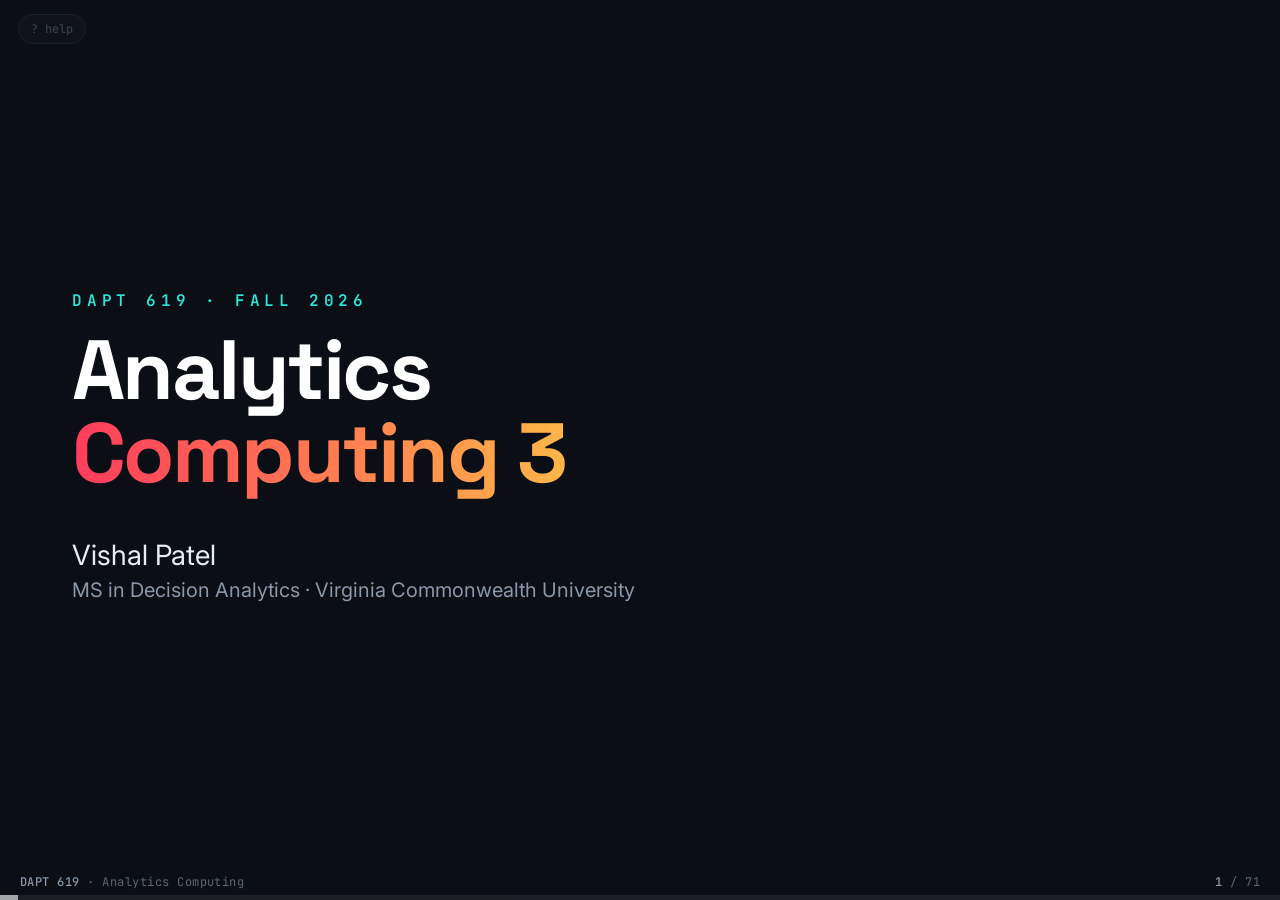
==== slides/html/part-1/index.html @ c3dbf23c "Add HTML version of the Part 1 lecture deck Hand-built single-page slideshow (slides/html/part-1) re" ====
<!doctype html>
<html lang="en">
<head>
<meta charset="utf-8">
<meta name="viewport" content="width=device-width, initial-scale=1">
<title>DAPT 619 · Analytics Computing · Part 1</title>
<link rel="preconnect" href="https://fonts.googleapis.com">
<link rel="preconnect" href="https://fonts.gstatic.com" crossorigin>
<link href="https://fonts.googleapis.com/css2?family=Inter:wght@400;500;600;700&family=JetBrains+Mono:wght@400;500;700&family=Space+Grotesk:wght@500;700&display=swap" rel="stylesheet">
<link rel="stylesheet" href="deck.css">
<style>
  body.blackout #stage { visibility: hidden; }
</style>
</head>
<body>
<div id="bg"></div>
<svg width="0" height="0" style="position:absolute">
  <defs>
    <marker id="arr" viewBox="0 0 10 10" refX="9" refY="5" markerWidth="7" markerHeight="7" orient="auto-start-reverse"><path d="M0 0L10 5L0 10z" fill="context-stroke"/></marker>
    <marker id="arr-m" viewBox="0 0 10 10" refX="9" refY="5" markerWidth="7" markerHeight="7" orient="auto-start-reverse"><path d="M0 0L10 5L0 10z" fill="#8b97ab"/></marker>
    <marker id="arr-c" viewBox="0 0 10 10" refX="9" refY="5" markerWidth="7" markerHeight="7" orient="auto-start-reverse"><path d="M0 0L10 5L0 10z" fill="#2ee6d6"/></marker>
    <marker id="arr-r" viewBox="0 0 10 10" refX="9" refY="5" markerWidth="7" markerHeight="7" orient="auto-start-reverse"><path d="M0 0L10 5L0 10z" fill="#ff3b5c"/></marker>
    <marker id="arr-a" viewBox="0 0 10 10" refX="9" refY="5" markerWidth="7" markerHeight="7" orient="auto-start-reverse"><path d="M0 0L10 5L0 10z" fill="#ffb648"/></marker>
    <marker id="arr-g" viewBox="0 0 10 10" refX="9" refY="5" markerWidth="7" markerHeight="7" orient="auto-start-reverse"><path d="M0 0L10 5L0 10z" fill="#4ade80"/></marker>
    <symbol id="i-term" viewBox="0 0 24 24"><path d="M4 17l6-5-6-5"/><path d="M12 19h8"/></symbol>
    <symbol id="i-git" viewBox="0 0 24 24"><circle cx="6" cy="4" r="2.5"/><circle cx="18" cy="8" r="2.5"/><circle cx="6" cy="20" r="2.5"/><path d="M6 6.5v11M18 10.5a6 6 0 0 1-6 6h-2"/></symbol>
    <symbol id="i-box" viewBox="0 0 24 24"><path d="M21 8l-9-5-9 5v8l9 5 9-5z"/><path d="M3 8l9 5 9-5M12 13v9"/></symbol>
    <symbol id="i-flask" viewBox="0 0 24 24"><path d="M9 3v6L4 19a2 2 0 0 0 2 3h12a2 2 0 0 0 2-3L15 9V3"/><path d="M8 3h8M7 15h10"/></symbol>
    <symbol id="i-tree" viewBox="0 0 24 24"><path d="M3 5h6l2 2h10v12H3z"/><path d="M7 13h4M7 16h8"/></symbol>
    <symbol id="i-quiz" viewBox="0 0 24 24"><circle cx="12" cy="12" r="10"/><path d="M9.5 9a2.5 2.5 0 1 1 3.5 2.3c-.7.4-1 1-1 1.7"/><path d="M12 17h.01"/></symbol>
    <symbol id="i-doc" viewBox="0 0 24 24"><path d="M14 3H6a2 2 0 0 0-2 2v14a2 2 0 0 0 2 2h12a2 2 0 0 0 2-2V9z"/><path d="M14 3v6h6"/><path d="M8 13h8M8 17h8"/></symbol>
    <symbol id="i-user" viewBox="0 0 24 24"><circle cx="12" cy="8" r="4"/><path d="M4 21a8 8 0 0 1 16 0"/></symbol>
    <symbol id="i-play" viewBox="0 0 24 24"><circle cx="12" cy="12" r="10"/><path d="M10 8l6 4-6 4z"/></symbol>
    <symbol id="i-link" viewBox="0 0 24 24"><path d="M10 13a5 5 0 0 0 7 0l3-3a5 5 0 0 0-7-7l-1 1"/><path d="M14 11a5 5 0 0 0-7 0l-3 3a5 5 0 0 0 7 7l1-1"/></symbol>
    <symbol id="i-swords" viewBox="0 0 100 100"><g stroke-width="5" stroke-linecap="round" stroke-linejoin="round">
      <path d="M32 68 L84 16 L90 10 L84 22 Z" fill="currentColor" stroke-width="2"/><line x1="32" y1="68" x2="84" y2="16" stroke-width="7"/>
      <line x1="22" y1="60" x2="40" y2="78"/><line x1="31" y1="69" x2="16" y2="84"/><circle cx="14" cy="86" r="4.5" fill="currentColor"/>
      <path d="M68 68 L16 16 L10 10 L16 22 Z" fill="currentColor" stroke-width="2"/><line x1="68" y1="68" x2="16" y2="16" stroke-width="7"/>
      <line x1="78" y1="60" x2="60" y2="78"/><line x1="69" y1="69" x2="84" y2="84"/><circle cx="86" cy="86" r="4.5" fill="currentColor"/>
    </g></symbol>
  </defs>
</svg>

<div id="stage"><div id="deck">

<!-- ═══════════════════════════ 1 · Title ═══════════════════════════ -->
<section class="slide title-slide" data-title="DAPT 619 · Analytics Computing">
  <div class="course">DAPT 619 · Fall 2026</div>
  <h1>Analytics<br><span class="grad">Computing 3</span></h1>
  <div class="who">Vishal Patel</div>
  <div class="when">MS in Decision Analytics · Virginia Commonwealth University</div>
</section>

<!-- ═══════════════════════════ 2 · Tool orbit ═══════════════════════════ -->
<section class="slide" data-title="The Python ecosystem" style="justify-content:center">
  <div class="orbit">
    <svg class="ring-svg" viewBox="0 0 540 540"><circle data-f="1" class="fx-draw spin-slow" cx="270" cy="270" r="240" fill="none" stroke="var(--amber)" stroke-width="2" stroke-dasharray="14 10" opacity=".8"/></svg>
    <a class="center" href="https://www.python.org/about/" target="_blank"><img src="assets/python.png" alt="Python"></a>
    <div class="sat" style="left:195px;top:-5px"   data-f="1"><img src="assets/terminal.png" alt="Terminal" style="max-height:72px"></div>
    <div class="sat" style="left:-13px;top:355px"   data-f="1"><span class="pad"><img src="assets/git.png" alt="Git"></span></div>
    <div class="sat" style="left:41px;top:51px"   data-f="1"><span class="pad"><img src="assets/venv.png" alt="venv" style="max-height:48px"></span></div>
    <div class="sat" style="left:431px;top:193px" data-f="1"><span class="pad"><img src="assets/unittest.png" alt="unittest" style="max-height:64px"></span></div>
    <div class="sat" style="left:403px;top:355px" data-f="1"><span class="pad"><img src="assets/cookiecutter.jpg" alt="Cookiecutter" style="max-height:44px"></span></div>
    <div class="sat" style="left:-41px;top:193px" data-f="1"><span class="pad"><img src="assets/gradio.png" alt="Gradio" style="max-height:50px"></span></div>
    <div class="sat" style="left:113px;top:460px" data-f="1"><span class="pad"><img src="assets/mlflow.png" alt="MLflow" style="max-height:50px"></span></div>
    <div class="sat" style="left:277px;top:460px" data-f="1"><span class="pad"><img src="assets/fastapi.png" alt="FastAPI" style="max-height:50px"></span></div>
    <div class="sat" style="left:349px;top:51px"  data-f="1"><img src="assets/cursor.png" alt="Cursor" style="max-height:52px;border-radius:8px"></div>
  </div>
</section>

<!-- ═══════════════════════════ 3 · Why ecosystem tools ═══════════════════════════ -->
<section class="slide" data-title="Beyond Python: Why Ecosystem Tools Matter">
  <h1 class="title">Beyond Python: Why Ecosystem Tools Matter</h1>
  <div class="grid-3 fill eq" style="align-content:center;gap:22px 34px">
    <div class="col center" data-f="1"><div class="card glow-cyan"><div class="num" style="margin:-44px auto 10px">1</div><h3>Team Collaboration &amp; Version Control</h3></div><p class="amber" style="margin:4px 0 0">Coding is a team sport.</p></div>
    <div class="col center" data-f="2"><div class="card glow-cyan"><div class="num" style="margin:-44px auto 10px">2</div><h3>Structured Projects &amp; Environments</h3></div><p class="amber" style="margin:4px 0 0">Avoid “works on my machine” problems.</p></div>
    <div class="col center" data-f="3"><div class="card glow-cyan"><div class="num" style="margin:-44px auto 10px">3</div><h3>Quality Assurance &amp; Testing</h3></div><p class="amber" style="margin:4px 0 0">Test early, fail less.</p></div>
    <div class="col center" data-f="4"><div class="card glow-cyan"><div class="num" style="margin:-44px auto 10px">4</div><h3>Deployment &amp; Accessibility</h3></div><p class="amber" style="margin:4px 0 0">Share your code as apps or services.</p></div>
    <div class="col center" data-f="5"><div class="card glow-cyan"><div class="num" style="margin:-44px auto 10px">5</div><h3>Reproducibility &amp; Automation</h3></div><p class="amber" style="margin:4px 0 0">Make your work traceable and scalable.</p></div>
    <div class="col center" data-f="6"><div class="card glow-cyan"><div class="num" style="margin:-44px auto 10px">6</div><h3>AI-Era Skillset</h3></div><p class="amber" style="margin:4px 0 0">Knowing <i>how to code</i> is less important now than <i>how to work with</i> code.</p></div>
  </div>
</section>

<!-- ═══════════════════════════ 4 · Section: CLI ═══════════════════════════ -->
<section class="slide section" data-section="CLI" data-title="Command Line Interface (CLI)">
  <div class="kicker">Section 01</div>
  <h1>Command Line <span>Interface</span> (CLI)</h1>
  <svg class="big-ico ico"><use href="#i-term"/></svg>
  <div class="secnum">01</div>
</section>

<!-- ═══════════════════════════ 5 · Timeline ═══════════════════════════ -->
<section class="slide" data-section="CLI" data-title="From consoles to GUIs" style="justify-content:center">
  <div class="row" style="align-items:flex-start;gap:30px;justify-content:center">
    <div class="col center" style="width:250px;gap:10px"><img class="shot" src="assets/ibm701.jpg" style="height:270px;width:100%;object-fit:cover" alt="IBM 701 operator console"><div class="muted" style="font-size:16px">Operator’s Console<br>(for an IBM 701)</div><div class="amber mono" style="font-size:20px">1950s</div></div>
    <div class="col center" style="width:250px;gap:10px" data-f="1"><img class="shot" src="assets/ibm5150.png" style="height:270px;width:100%;object-fit:cover" alt="IBM 5150"><div class="muted" style="font-size:16px">The First IBM PC<br>(IBM 5150)</div><div class="amber mono" style="font-size:20px">1981</div></div>
    <div class="col center" style="width:250px;gap:10px" data-f="2"><img class="shot" src="assets/lisa.jpg" style="height:270px;width:100%;object-fit:cover" alt="Apple Lisa"><div class="muted" style="font-size:16px">The First Commercial PC with GUI (Lisa by Apple)</div><div class="amber mono" style="font-size:20px">1983</div></div>
    <div class="col center" style="width:250px;gap:10px" data-f="3"><img class="shot" src="assets/win1.jpg" style="height:270px;width:100%;object-fit:cover" alt="Windows 1.0 brochure"><div class="muted" style="font-size:16px">Microsoft<br>Windows 1.0</div><div class="amber mono" style="font-size:20px">1985</div></div>
  </div>
  <div class="foot" data-f="2"><a href="https://youtu.be/ErwS24cBZPc" target="_blank"><svg class="ico" style="vertical-align:-2px"><use href="#i-play"/></svg> 1984 Super Bowl Apple Macintosh Ad</a></div>
</section>

<!-- ═══════════════════════════ 6 · GUI vs CLI ═══════════════════════════ -->
<section class="slide" data-section="CLI" data-title="GUI vs CLI" style="justify-content:center;gap:44px">
  <div class="row" style="gap:40px">
    <div class="col center fx-left" style="width:150px;font-family:var(--font-head);font-weight:700;font-size:24px;color:var(--cyan)" data-f="8">Point &amp;<br>Click</div>
    <div class="card glow-cyan" style="width:150px;text-align:center;font:700 34px var(--font-head);color:var(--cyan);clip-path:polygon(0 0,80% 0,100% 50%,80% 100%,0 100%);padding-right:40px">GUI</div>
    <ol class="list sm" style="flex:1">
      <li data-f="1">A software mechanism used to interact with your operating system using a <span class="cyan">mouse</span>.</li>
      <li data-f="2">You can use a GUI to visually <span class="cyan">navigate and click</span> on icons and images to make things work.</li>
      <li data-f="3">However, a GUI is <span class="cyan">inefficient</span> for system administration tasks, especially if the environment is virtual or remote.</li>
    </ol>
  </div>
  <div class="row" style="gap:40px">
    <div class="col center fx-left" style="width:150px;font-family:var(--font-head);font-weight:700;font-size:24px;color:var(--red)" data-f="8">Type &amp;<br>Enter</div>
    <div class="card glow-red" data-f="4" style="width:150px;text-align:center;font:700 34px var(--font-head);color:var(--red);clip-path:polygon(0 0,80% 0,100% 50%,80% 100%,0 100%);padding-right:40px">CLI</div>
    <ol class="list sm" style="flex:1">
      <li data-f="5">A software mechanism you use to interact with your operating system using your <span class="red">keyboard</span>.</li>
      <li data-f="6">You can <span class="red">enter text</span> commands to configure, navigate, or run programs on any server or computer system.</li>
      <li data-f="7">All operating systems—including Linux, macOS, and Windows—provide a CLI for <span class="red">faster</span> system interaction.</li>
    </ol>
  </div>
  <div class="foot" data-f="7">Source: <a href="https://aws.amazon.com/what-is/cli/" target="_blank">What is CLI? (aws.amazon.com)</a></div>
</section>

<!-- ═══════════════════════════ 7 · Why command line ═══════════════════════════ -->
<section class="slide" data-section="CLI" data-title="Why Command Line?">
  <h1 class="title">Why Command Line?</h1>
  <div class="fill" style="padding-left:120px">
    <ol class="list">
      <li data-f="1">It makes you more <strong>flexible</strong>, <strong>faster</strong> and more <strong>efficient</strong>.</li>
      <li data-f="2">It’s less resource intensive. It’s <strong>scalable</strong>.</li>
      <li data-f="3">The command line is <strong>ubiquitous</strong>.</li>
      <li data-f="4">The skills are <strong>highly valued</strong>.</li>
      <li data-f="5">It makes you look like a <strong>cool hacker</strong> 😎</li>
      <li data-f="6">It’s <strong>easier</strong> than you might think!</li>
    </ol>
  </div>
</section>

<!-- ═══════════════════════════ 8 · Terminals ═══════════════════════════ -->
<section class="slide" data-section="CLI" data-title="Terminal, Command Prompt, PowerShell, WSL, Git Bash" style="justify-content:center">
  <div class="row" style="justify-content:center;align-items:flex-start;gap:24px">
    <div class="col" style="gap:20px">
      <img src="assets/kondo-joy.jpg" class="shot" style="width:260px" alt="This one sparks joy" data-f="1">
      <img src="assets/kondo-nojoy.jpg" class="shot" style="width:260px" alt="This one does not spark joy" data-f="2">
    </div>
    <div class="col" style="gap:20px">
      <div class="card center ring" style="width:270px;height:260px;display:grid;place-items:center;gap:6px" data-f="1">
        <img src="assets/macos.png" style="height:130px" alt="macOS"><div style="font-size:24px;font-weight:600">Terminal</div>
        <div data-f="6" class="fx-none" style="position:absolute;inset:-4px;border:3px solid var(--amber);border-radius:18px;box-shadow:0 0 24px rgba(255,182,72,.4)"></div>
      </div>
      <div class="card center" style="width:270px;height:260px;display:grid;place-items:center;gap:6px" data-f="2">
        <img src="assets/windows.png" style="height:70px;padding:0 10px;background:#fff;border-radius:8px" alt="Windows"><div style="font-size:24px;font-weight:600">Command Prompt</div>
      </div>
    </div>
    <div class="col" style="gap:18px;width:300px;padding-top:0">
      <div class="center cyan" style="font:700 24px var(--font-head);height:120px;display:grid;place-items:center" data-f="6">Unix-based! <span style="display:block;font:14px var(--font-mono);color:var(--muted);margin-top:4px">(Terminal · Git Bash)</span></div>
      <div class="col" style="gap:14px;align-items:center;margin-top:16px">
        <img class="logo fx-left" src="assets/powershell.png" style="width:220px;background:#fff;padding:6px 12px" alt="PowerShell" data-f="3">
        <img class="logo fx-left" src="assets/wsl.png" style="width:220px" alt="WSL" data-f="4">
        <div class="ring" data-f="5"><img src="assets/gitbash.jpg" class="logo" style="width:220px;display:block" alt="Git Bash">
          <div data-f="6" class="fx-none" style="position:absolute;inset:-6px;border:3px solid var(--amber);border-radius:14px;box-shadow:0 0 24px rgba(255,182,72,.4)"></div></div>
      </div>
    </div>
  </div>
</section>

<!-- ═══════════════════════════ 9 · Shell ═══════════════════════════ -->
<section class="slide" data-section="CLI" data-title="What is a shell?" style="justify-content:center;gap:26px">
  <div class="row" style="gap:50px">
    <img src="assets/gitbash.jpg" class="logo" style="width:300px" alt="Git Bash">
    <div class="lead" style="flex:1;max-width:560px">A software designed to execute on a Unix style command-line environment.</div>
  </div>
  <div class="row" style="gap:50px;align-items:center">
    <img src="assets/bash.png" class="logo" style="width:300px;background:#fff;padding:6px" alt="Bash" data-f="1">
    <div class="row" style="gap:20px;margin-left:auto;margin-right:40px" data-f="2">
      <img src="assets/bourne.jpg" class="shot" style="height:200px" alt="Steve Bourne">
      <div class="muted" style="font-size:15px;width:190px">Steve Bourne, creator of the Bourne shell (<code>sh</code>) in 1976 at Bell Labs.</div>
    </div>
  </div>
  <div class="card lead center" data-f="3" style="font-size:24px"><strong>Shell:</strong> A <span class="cyan">terminal</span> application used to interact with an OS through written commands.</div>
</section>

<!-- ═══════════════════════════ 10 · Anatomy of a command line ═══════════════════════════ -->
<section class="slide" data-section="CLI" data-title="Anatomy of a Command Line">
  <h1 class="title">Anatomy of a Command Line</h1>
  <div class="fill" style="align-items:center">
    <div class="term" style="width:1136px">
      <div class="bar"><i></i><i></i><i></i><span>bash</span></div>
      <div class="body" style="font-size:31px;line-height:1;padding:80px 40px 100px;position:relative;white-space:nowrap;text-align:center">
        <span class="ring" style="display:inline-block;padding:10px 14px;border-radius:12px;color:var(--violet)">
          <span style="color:var(--cyan)">⌘</span> vishal@derive <span style="color:var(--muted)">~/code</span> <span class="amber">&gt;</span>
          <span data-f="1" class="fx-none" style="position:absolute;inset:0;border:3px solid var(--cyan);border-radius:12px;box-shadow:0 0 20px rgba(46,230,214,.35)"></span>
          <span class="lbl cyan" data-f="1" style="left:0;right:0;top:100%;font:600 22px var(--font-head);padding-top:36px"><i style="position:absolute;left:50%;top:6px;width:2px;height:26px;background:var(--cyan)"></i>Prompt</span>
        </span>
        <span class="ring" style="display:inline-block;padding:10px 14px;border-radius:12px;color:var(--amber);margin-left:14px">ls
          <span data-f="2" class="fx-none" style="position:absolute;inset:0;border:3px solid var(--amber);border-radius:12px;box-shadow:0 0 20px rgba(255,182,72,.35)"></span>
          <span class="lbl amber" data-f="2" style="left:0;right:0;top:100%;font:600 22px var(--font-head);padding-top:36px"><i style="position:absolute;left:50%;top:6px;width:2px;height:26px;background:var(--amber)"></i>Command</span>
        </span>
        <span class="ring" style="display:inline-block;padding:10px 14px;border-radius:12px;color:#ff8a5b;margin-left:6px">-l
          <span data-f="3" class="fx-none" style="position:absolute;inset:0;border:3px solid #ff8a5b;border-radius:12px;box-shadow:0 0 20px rgba(255,138,91,.35)"></span>
          <span class="lbl" data-f="3" style="left:0;right:0;bottom:100%;font:600 22px var(--font-head);color:#ff8a5b;padding-bottom:36px"><i style="position:absolute;left:50%;bottom:6px;width:2px;height:26px;background:#ff8a5b"></i>Option</span>
        </span>
        <span class="ring" style="display:inline-block;padding:10px 14px;border-radius:12px;color:var(--green);margin-left:6px">*.txt
          <span data-f="4" class="fx-none" style="position:absolute;inset:0;border:3px solid var(--green);border-radius:12px;box-shadow:0 0 20px rgba(74,222,128,.35)"></span>
          <span class="lbl green" data-f="4" style="left:0;right:0;top:100%;font:600 22px var(--font-head);padding-top:36px"><i style="position:absolute;left:50%;top:6px;width:2px;height:26px;background:var(--green)"></i>Argument</span>
        </span>
        <span class="ring" style="display:inline-block;margin-left:4px"><span class="cursor-line" style="width:18px;height:40px"></span>
          <span class="lbl" data-f="5" style="left:-40px;right:-40px;bottom:100%;font:600 22px var(--font-head);color:#fff;padding-bottom:36px;margin-bottom:10px"><i style="position:absolute;left:50%;bottom:6px;width:2px;height:26px;background:#fff"></i>Cursor</span>
        </span>
      </div>
    </div>
  </div>
</section>

<!-- ═══════════════════════════ 11 · Quiz divider: CLI ═══════════════════════════ -->
<section class="slide section quiz" data-section="CLI · Quick check" data-title="Quick check: CLI">
  <div class="kicker">Quick check</div>
  <h1>Command Line <span>Interface</span> (CLI)</h1>
  <svg class="big-ico ico"><use href="#i-quiz"/></svg>
</section>

<!-- ═══════════════════════════ 12–20 · CLI quiz ═══════════════════════════ -->
<section class="slide q" data-section="CLI · Quick check" data-title="What does pwd print?">
  <div class="fill"><p><span class="chip amber qn">Q1</span> What does <code>pwd</code> print?</p>
    <ol class="list abc"><li>Your username</li><li data-fa="1">Your current working directory</li><li>The last command you ran</li><li>The parent directory</li></ol></div>
</section>
<section class="slide q" data-section="CLI · Quick check" data-title="Fill in the blank: cd ___">
  <div class="fill"><p><span class="chip amber qn">Q2</span> Fill in the blank:</p><p><code>cd ___</code> moves you one directory up from where you are.</p><div class="answer" data-f="1"><span class="chip green">Answer</span><span><code>cd ..</code> &nbsp;(<code>..</code> is the parent directory; <code>.</code> is the current one)</span></div></div>
</section>
<section class="slide q" data-section="CLI · Quick check" data-title="What will pwd output?">
  <div class="fill"><p><span class="chip amber qn">Q3</span> You run:</p>
<pre><span class="p">$</span> cd /Users/vishal/projects
<span class="p">$</span> pwd</pre>
    <p>What will <code>pwd</code> output?</p>
    <ol class="list abc mono"><li>projects</li><li>/Users/projects</li><li>/Users</li><li data-fa="1">/Users/vishal/projects</li></ol></div>
</section>
<section class="slide q" data-section="CLI · Quick check" data-title="True or False: cd with no arguments">
  <div class="fill"><p><span class="chip amber qn">Q4</span> <strong>True or False:</strong> <code>cd</code> with no arguments takes you to your home directory.</p><div class="answer" data-f="1"><span class="chip green">Answer</span><span><strong>True.</strong> Same as <code>cd ~</code> or <code>cd $HOME</code>.</span></div></div>
</section>
<section class="slide q" data-section="CLI · Quick check" data-title="Folder with a space in its name">
  <div class="fill"><p><span class="chip amber qn">Q5</span> You want to go into a folder named <code>Project Files</code> inside your home directory. Which one works?</p>
    <ol class="list abc mono"><li>cd ~/Project Files</li><li>cd ~/"Project Files"</li><li>cd ~/'Project Files'</li><li data-fa="1">B or C</li></ol><div class="answer" data-f="1"><span class="chip green">Answer</span><span>Quote the name (or escape the space: <code>cd ~/Project\ Files</code>). Unquoted, the shell sees two arguments.</span></div></div>
</section>
<section class="slide q" data-section="CLI · Quick check" data-title="Navigate the directory tree">
  <div class="fill"><p><span class="chip amber qn">Q6</span> Given this directory tree:</p>
<pre>/home/student
├─ notes
│  └─ week1
└─ demos
   └─ cli</pre>
    <p>Starting from <code>/home/student</code>, write the exact command to move into the <code>cli</code> folder.</p><div class="answer" data-f="1"><span class="chip green">Answer</span><span><code>cd demos/cli</code> &nbsp;(relative path; <code>cd /home/student/demos/cli</code> also works)</span></div></div>
</section>
<section class="slide q" data-section="CLI · Quick check" data-title="Predict the output: cd ../../..">
  <div class="fill"><p><span class="chip amber qn">Q7</span> Predict the output:</p><p>Assume you’re in <code>/home/student/course/week1</code> and you run:</p>
<pre><span class="p">$</span> cd ../../..
<span class="p">$</span> pwd</pre>
    <p>What prints?</p><div class="answer" data-f="1"><span class="chip green">Answer</span><span><code>/home</code> &nbsp;— each <code>..</code> goes up one level: week1 → course → student → home</span></div></div>
</section>
<section class="slide q" data-section="CLI · Quick check" data-title="cd -">
  <div class="fill"><p><span class="chip amber qn">Q8</span> You run:</p>
<pre><span class="p">$</span> cd /var/log
<span class="p">$</span> cd -</pre>
    <p>Where do you end up?</p><div class="answer" data-f="1"><span class="chip green">Answer</span><span>Back in whatever directory you were in before <code>cd /var/log</code>. <code>cd -</code> jumps to the previous directory (<code>$OLDPWD</code>).</span></div></div>
</section>
<section class="slide q" data-section="CLI · Quick check" data-title="Home directory path">
  <div class="fill"><p><span class="chip amber qn">Q9</span> What command prints just your <strong>home directory path</strong> without moving you?</p>
    <div class="answer" data-f="1"><span class="chip green">Answer</span><span><code>echo ~</code> &nbsp;or&nbsp; <code>echo $HOME</code></span></div>
    <div class="divider" data-f="2"></div>
    <p data-f="2"><span class="chip amber qn">Q10</span> You’re in <code>/tmp</code>. In one command, jump to your home directory’s <code>Downloads</code> folder using <code>~</code>.</p>
    <div class="answer" data-f="3"><span class="chip green">Answer</span><span><code>cd ~/Downloads</code></span></div></div>
</section>

<!-- ═══════════════════════════ 21 · Section: Git ═══════════════════════════ -->
<section class="slide section" data-section="Git" data-title="Git">
  <div class="kicker">Section 02</div>
  <h1><span>Git</span></h1>
  <svg class="big-ico ico"><use href="#i-git"/></svg>
  <div class="secnum">02</div>
</section>

<!-- ═══════════════════════════ 22 · Save As ═══════════════════════════ -->
<section class="slide" data-section="Git" data-title="Version Control System: Save As">
  <h1 class="title">Version Control System: Save As</h1>
  <div class="row fill" style="gap:50px;padding-left:140px;align-items:center;margin-bottom:16px">
    <img class="shot fx-zoom" src="assets/mcmahon.jpg" style="height:380px" alt="" data-f="6">
    <div class="mono" style="font-size:24px;line-height:2.1">
      <div data-f="1">my_code.py</div>
      <div data-f="2">my_code_sep2025.py</div>
      <div data-f="3">my_code_sep2025_v2.py</div>
      <div data-f="4">my_code_sep2025_v2_final.py</div>
      <div data-f="5">my_code_sep2025_v2_final_edited.py</div>
      <div data-f="6" class="red">my_code_sep2025_v2_final_edited_FINAL.py</div>
    </div>
  </div>
  <div class="card center" data-f="7" style="font-size:20px">With the rise of <em class="k">“vibe coding”</em> (aka AI-assisted coding), version control is more useful than ever.</div>
</section>

<!-- ═══════════════════════════ 23 · VCS definition ═══════════════════════════ -->
<section class="slide" data-section="Git" data-title="Version Control System">
  <h1 class="title">Version Control System</h1>
  <div class="fill center" style="gap:40px">
    <p class="quote" style="font-size:34px">A system that <em class="k">records changes</em> to a file or set of files <em class="k">over time</em> so that you can <em class="k">recall</em> specific versions later.</p>
    <a href="https://git-scm.com/book/en/v2" target="_blank"><img src="assets/progit.png" class="shot" style="height:170px" alt="Pro Git book"></a>
  </div>
</section>

<!-- ═══════════════════════════ 24 · Three kinds of VCS ═══════════════════════════ -->
<section class="slide" data-section="Git" data-title="Version Control Systems">
  <h1 class="title">Version Control Systems</h1>
  <div class="row fill" style="justify-content:center;gap:50px">
    <div class="card glow-cyan center" style="width:260px;padding:40px 20px 30px"><div class="num lg" style="margin:-70px auto 20px">1</div><div style="font-size:30px">Local</div></div>
    <div class="card center" style="width:260px;padding:40px 20px 30px;border-color:rgba(74,222,128,.5)"><div class="num lg green" style="margin:-70px auto 20px">2</div><div style="font-size:30px">Centralized</div></div>
    <div class="card glow-amber center" style="width:260px;padding:40px 20px 30px"><div class="num lg amber" style="margin:-70px auto 20px">3</div><div style="font-size:30px">Distributed</div></div>
  </div>
</section>

<!-- ═══════════════════════════ 25 · Local & Centralized ═══════════════════════════ -->
<section class="slide" data-section="Git" data-title="Local vs Centralized VCS">
  <div class="row" style="align-items:flex-start">
    <div class="row" style="flex:1;gap:16px"><div class="num lg">1</div><div style="font-size:30px">Local</div></div>
    <div class="row" style="flex:1;gap:16px" data-f="2"><div class="num lg green">2</div><div style="font-size:30px">Centralized</div></div>
  </div>
  <div class="diagram">
    <div style="position:absolute;left:50%;top:0;bottom:0;width:1px;background:var(--line)"></div>
    <!-- Local -->
    <div class="frame" data-f="1" style="left:60px;top:40px;width:430px;height:360px"><span class="tag">Local Computer</span></div>
    <svg class="person" data-f="1" style="position:absolute;left:90px;top:190px"><use href="#i-user"/></svg>
    <span class="doc" data-f="1" style="position:absolute;left:150px;top:185px;color:var(--red)"><svg><use href="#i-doc"/></svg></span>
    <div class="lbl mono" data-f="1" style="left:198px;top:175px;font-size:14px">Checkout</div>
    <div class="box dark" data-f="1" style="left:275px;top:85px;width:190px;height:290px;align-content:start;padding-top:12px;gap:8px"><div class="muted" style="font-size:15px">Version database</div>
      <div class="row" style="gap:10px"><span class="doc" style="color:var(--red)"><svg><use href="#i-doc"/></svg></span><span class="tiny" style="font-size:14px;color:var(--muted)">Version 3</span></div>
      <div class="row" style="gap:10px"><span class="doc" style="color:var(--red);opacity:.7"><svg><use href="#i-doc"/></svg></span><span class="tiny" style="font-size:14px;color:var(--muted)">Version 2</span></div>
      <div class="row" style="gap:10px"><span class="doc" style="color:var(--red);opacity:.45"><svg><use href="#i-doc"/></svg></span><span class="tiny" style="font-size:14px;color:var(--muted)">Version 1</span></div>
    </div>
    <!-- Centralized -->
    <div class="box" data-f="2" style="left:760px;top:40px;width:230px;height:56px;font-weight:600">Shared Repository</div>
    <span class="doc" data-f="2" style="position:absolute;left:700px;top:230px;color:var(--red)"><svg><use href="#i-doc"/></svg></span>
    <span class="doc" data-f="2" style="position:absolute;left:853px;top:230px;color:var(--amber)"><svg><use href="#i-doc"/></svg></span>
    <span class="doc" data-f="2" style="position:absolute;left:1006px;top:230px;color:var(--red-2)"><svg><use href="#i-doc"/></svg></span>
    <svg class="person" data-f="2" style="position:absolute;left:700px;top:300px"><use href="#i-user"/></svg>
    <svg class="person" data-f="2" style="position:absolute;left:853px;top:300px"><use href="#i-user"/></svg>
    <svg class="person" data-f="2" style="position:absolute;left:1006px;top:300px"><use href="#i-user"/></svg>
    <svg class="wires">
      <line data-f="1" class="fx-draw r" x1="200" y1="207" x2="268" y2="207" marker-end="url(#arr-r)"/>
      <line data-f="1" class="fx-draw r" x1="268" y1="222" x2="200" y2="222" marker-end="url(#arr-r)"/>
      <line data-f="2" class="fx-draw" x1="820" y1="100" x2="730" y2="222" marker-end="url(#arr-m)" marker-start="url(#arr-m)"/>
      <line data-f="2" class="fx-draw" x1="875" y1="100" x2="875" y2="222" marker-end="url(#arr-m)" marker-start="url(#arr-m)"/>
      <line data-f="2" class="fx-draw" x1="930" y1="100" x2="1022" y2="222" marker-end="url(#arr-m)" marker-start="url(#arr-m)"/>
    </svg>
    <div class="lbl" data-f="3" style="left:60px;width:430px;top:420px;font-size:20px;color:var(--text)">The entire history of the project in a single place!</div>
    <div class="lbl" data-f="4" style="left:660px;width:430px;top:420px;font-size:20px;color:var(--red)">Single point of failure!</div>
  </div>
</section>

<!-- ═══════════════════════════ 26 · Distributed ═══════════════════════════ -->
<section class="slide" data-section="Git" data-title="Distributed VCS">
  <div class="row" style="gap:16px;justify-content:center"><div class="num lg amber">3</div><div style="font-size:30px">Distributed</div></div>
  <div class="row fill" style="gap:30px;align-items:center">
    <div class="diagram" style="width:520px;height:480px;flex:none">
      <div class="box dark" style="left:170px;top:0;width:180px;height:190px;align-content:start;padding-top:8px;gap:4px"><div style="font-weight:600;font-size:15px">Server</div><div class="muted" style="font-size:13px">Version database</div>
        <div class="row" style="gap:8px"><span class="doc" style="width:30px;height:36px;color:var(--amber)"><svg><use href="#i-doc"/></svg></span><span style="font-size:12px;color:var(--muted)">Version 3</span></div>
        <div class="row" style="gap:8px"><span class="doc" style="width:30px;height:36px;color:var(--amber);opacity:.7"><svg><use href="#i-doc"/></svg></span><span style="font-size:12px;color:var(--muted)">Version 2</span></div>
        <div class="row" style="gap:8px"><span class="doc" style="width:30px;height:36px;color:var(--amber);opacity:.45"><svg><use href="#i-doc"/></svg></span><span style="font-size:12px;color:var(--muted)">Version 1</span></div></div>
      <div class="box dark" style="left:0;top:280px;width:180px;height:190px;align-content:start;padding-top:8px;gap:4px"><div style="font-weight:600;font-size:15px">Computer A</div><div class="muted" style="font-size:13px">Version database</div>
        <div class="row" style="gap:8px"><span class="doc" style="width:30px;height:36px;color:var(--cyan)"><svg><use href="#i-doc"/></svg></span><span style="font-size:12px;color:var(--muted)">Version 3</span></div>
        <div class="row" style="gap:8px"><span class="doc" style="width:30px;height:36px;color:var(--cyan);opacity:.7"><svg><use href="#i-doc"/></svg></span><span style="font-size:12px;color:var(--muted)">Version 2</span></div>
        <div class="row" style="gap:8px"><span class="doc" style="width:30px;height:36px;color:var(--cyan);opacity:.45"><svg><use href="#i-doc"/></svg></span><span style="font-size:12px;color:var(--muted)">Version 1</span></div></div>
      <div class="box dark" style="left:340px;top:280px;width:180px;height:190px;align-content:start;padding-top:8px;gap:4px"><div style="font-weight:600;font-size:15px">Computer B</div><div class="muted" style="font-size:13px">Version database</div>
        <div class="row" style="gap:8px"><span class="doc" style="width:30px;height:36px;color:var(--green)"><svg><use href="#i-doc"/></svg></span><span style="font-size:12px;color:var(--muted)">Version 3</span></div>
        <div class="row" style="gap:8px"><span class="doc" style="width:30px;height:36px;color:var(--green);opacity:.7"><svg><use href="#i-doc"/></svg></span><span style="font-size:12px;color:var(--muted)">Version 2</span></div>
        <div class="row" style="gap:8px"><span class="doc" style="width:30px;height:36px;color:var(--green);opacity:.45"><svg><use href="#i-doc"/></svg></span><span style="font-size:12px;color:var(--muted)">Version 1</span></div></div>
      <svg class="wires">
        <path d="M160 95 C 60 110, 60 240, 90 272" marker-end="url(#arr-m)" marker-start="url(#arr-m)"/>
        <path d="M360 95 C 460 110, 460 240, 430 272" marker-end="url(#arr-m)" marker-start="url(#arr-m)"/>
        <path d="M188 375 C 230 400, 290 400, 332 375" marker-end="url(#arr-m)" marker-start="url(#arr-m)"/>
      </svg>
    </div>
    <ul class="list sm" style="flex:1;font-size:21px">
      <li data-f="1">Clients don’t just check out the latest snapshot of the files; rather, they <span class="amber">fully mirror</span> the repository, including its full history.</li>
      <li data-f="2">Thus, if any server dies, and these systems were collaborating via that server, any of the client repositories can be copied back up to the server to restore it.</li>
      <li data-f="3">Every clone is really a full backup of all the data.</li>
    </ul>
  </div>
</section>

<!-- ═══════════════════════════ 27 · Goals of Git ═══════════════════════════ -->
<section class="slide" data-section="Git" data-title="Goals of Git">
  <h1 class="title">Goals of Git</h1>
  <div class="row fill" style="gap:60px;padding:0 40px">
    <img src="assets/git.png" style="width:300px;background:#fff;padding:14px 20px;border-radius:16px" alt="Git">
    <ul class="list">
      <li>Speed</li><li>Simple design</li><li>Strong support for non-linear development (thousands of parallel branches)</li><li class="amber">Fully distributed</li><li>Able to handle large projects like the Linux kernel efficiently (speed and data size)</li>
    </ul>
  </div>
</section>

<!-- ═══════════════════════════ 28 · History ═══════════════════════════ -->
<section class="slide" data-section="Git" data-title="A Brief History of Git">
  <h1 class="title">A Brief History of Git</h1>
  <div class="row fill" style="justify-content:center;gap:70px">
    <div class="col center" style="gap:14px"><img src="assets/linus.jpg" class="shot" style="height:330px" alt="Linus Torvalds"><div class="muted" style="font-size:16px;width:280px"><strong>Linus Torvalds</strong>, the creator of the Linux kernel (1991)</div></div>
    <svg class="ico fx-pop" style="width:130px;height:130px;color:var(--red);filter:drop-shadow(0 0 18px rgba(255,59,92,.5))" data-f="2"><use href="#i-swords"/></svg>
    <img src="assets/bitkeeper.png" style="width:300px;background:#fff;padding:14px 20px;border-radius:16px" alt="BitKeeper" data-f="1">
  </div>
  <div class="center cyan" data-f="3" style="font-size:22px">Git is the de facto version control system since 2005.</div>
</section>

<!-- ═══════════════════════════ 29 · Quote ═══════════════════════════ -->
<section class="slide" data-section="Git" data-title="“I name all my projects after myself.”" style="justify-content:center">
  <div class="row" style="gap:60px;justify-content:center">
    <img src="assets/linus.jpg" class="shot" style="height:380px" alt="Linus Torvalds">
    <div class="col" style="gap:30px;max-width:640px">
      <p class="quote" style="font-size:28px;text-align:left;margin:0">“I'm an egotistical bastard, and I name all my projects after myself. First ‘Linux’, now ‘<span class="amber">git</span>’.”</p>
      <img src="assets/dictionary.png" class="shot" style="width:560px" alt="Dictionary definition of git">
    </div>
  </div>
</section>

<!-- ═══════════════════════════ 30 · First commit README ═══════════════════════════ -->
<section class="slide" data-section="Git" data-title="The first git README" style="padding:30px 60px 50px;justify-content:center">
  <div class="row" style="align-items:flex-end;gap:24px">
    <a class="col" href="https://github.com/qingyunha/initgit/blob/master/README" target="_blank" style="gap:0;width:880px;border-radius:12px;overflow:hidden;border:1px solid var(--line);box-shadow:0 20px 50px rgba(0,0,0,.5)">
      <img src="assets/readme-1.png" style="display:block;width:100%" alt="">
      <img src="assets/readme-2.png" style="display:block;width:100%" alt="" data-f="1" class="fx-none">
      <img src="assets/readme-3.png" style="display:block;width:100%" alt="" data-f="2" class="fx-none">
      <img src="assets/readme-4.png" style="display:block;width:100%" alt="" data-f="3" class="fx-none">
    </a>
    <img class="shot fx-pop" src="assets/honestwork.jpg" style="width:240px" alt="It ain't much but it's honest work" data-f="4">
  </div>
</section>

<!-- ═══════════════════════════ 31 · Software vs providers ═══════════════════════════ -->
<section class="slide" data-section="Git" data-title="Git software vs repository hosts" style="justify-content:center;gap:40px">
  <div class="row" style="gap:30px;justify-content:center" data-f="1">
    <div class="card glow-cyan" style="padding:16px 30px"><img src="assets/git.png" style="width:220px;background:#fff;padding:10px 14px;border-radius:10px;display:block" alt="Git"></div>
    <div class="cyan" style="font:600 28px var(--font-head)">Software</div>
  </div>
  <div class="ring" style="padding:36px 30px 28px">
    <div class="amber" data-f="2" style="--d:.5s;font:600 28px var(--font-head);position:absolute;top:-18px;left:30px;background:var(--bg);padding:0 14px;z-index:1">Repository Service Providers</div>
    <div data-f="2" class="fx-none" style="--d:.5s;position:absolute;inset:0;border:1.5px solid rgba(255,182,72,.6);border-radius:24px"></div>
    <div class="row" style="justify-content:space-around" data-f="2">
      <a href="https://github.com/" target="_blank" class="col center" style="gap:8px;color:#fff;text-decoration:none"><img src="assets/github.png" style="width:120px;background:#fff;border-radius:20px;padding:8px" alt=""><b style="font:700 28px var(--font-head)">GitHub</b></a>
      <a href="https://bitbucket.org/" target="_blank" class="col center" style="gap:8px;color:#fff;text-decoration:none"><img src="assets/bitbucket.png" style="width:120px;background:#fff;border-radius:20px" alt=""><b style="font:700 28px var(--font-head)">Bitbucket</b></a>
      <a href="https://about.gitlab.com/" target="_blank" class="col center" style="gap:8px;color:#fff;text-decoration:none"><img src="assets/gitlab.png" style="width:120px;background:#fff;border-radius:20px" alt=""><b style="font:700 28px var(--font-head)">GitLab</b></a>
      <a href="https://beanstalkapp.com/" target="_blank" class="col center" style="gap:8px;color:#fff;text-decoration:none"><img src="assets/beanstalk.png" style="width:120px;height:120px;object-fit:contain;background:#fff;padding:10px;border-radius:20px" alt=""><b style="font:700 28px var(--font-head)">Beanstalk</b></a>
    </div>
  </div>
</section>

<!-- ═══════════════════════════ 32 · GitHub account ═══════════════════════════ -->
<section class="slide" data-section="Git" data-title="Create a GitHub account" style="justify-content:center;gap:30px">
  <p class="lead center" style="font-size:30px;margin:0">Create a personal account on <a href="https://github.com/" target="_blank">github.com</a>.</p>
  <img src="assets/signup.png" class="shot" style="width:900px;margin:0 auto" alt="Signing up for a new personal account">
  <div class="foot"><a href="https://docs.github.com/en/get-started/start-your-journey/creating-an-account-on-github" target="_blank">docs.github.com/en/get-started/start-your-journey/creating-an-account-on-github</a></div>
</section>

<!-- ═══════════════════════════ 33 · xkcd ═══════════════════════════ -->
<section class="slide" data-section="Git" data-title="xkcd: Git" style="justify-content:center;align-items:center">
  <a href="https://xkcd.com/1597/" target="_blank"><img src="assets/xkcd-git.png" class="shot" style="height:560px;background:#fff" alt="xkcd 1597: Git"></a>
</section>

<!-- ═══════════════════════════ 34 · add / commit / push ═══════════════════════════ -->
<section class="slide" data-section="Git" data-title="Git Process: Add, Commit, Push">
  <h1 class="title">Git Process: Add, Commit, Push</h1>
  <div class="diagram">
    <div class="frame dashed" data-f="1" style="left:40px;top:40px;width:230px;height:330px;border-color:rgba(255,59,92,.6)"><span class="tag" style="top:auto;bottom:-30px;left:0;right:0;text-align:center;color:var(--red);background:none">Development Workspace</span></div>
    <div class="frame dashed" data-f="2" style="left:290px;top:40px;width:470px;height:330px;border-color:rgba(255,182,72,.6)"><span class="tag" style="top:auto;bottom:-30px;left:0;right:0;text-align:center;color:var(--amber);background:none">Local Git Repo</span></div>
    <div class="frame dashed" data-f="5" style="left:800px;top:40px;width:330px;height:330px;border-color:rgba(46,230,214,.6)"><span class="tag" style="top:auto;bottom:-30px;left:0;right:0;text-align:center;color:var(--cyan);background:none">Remote Git Repo</span></div>
    <div data-f="4" style="position:absolute;left:36px;top:410px;width:728px;height:34px;border:2px solid var(--muted);border-top:none;border-radius:0 0 14px 14px"></div>
    <div class="lbl" data-f="4" style="left:36px;width:728px;top:452px;font-size:20px;color:#fff;font-weight:600">Your Computer</div>
    <!-- docs -->
    <span class="doc" data-f="1" style="position:absolute;left:110px;top:130px;width:90px;height:110px;color:var(--red)"><svg><use href="#i-doc"/></svg></span>
    <div class="lbl" data-f="1" style="left:60px;width:190px;top:250px;color:var(--red)">Working File</div>
    <span class="doc" data-f="2" style="position:absolute;left:370px;top:130px;width:90px;height:110px;color:var(--amber)"><svg><use href="#i-doc"/></svg></span>
    <div class="lbl" data-f="2" style="left:320px;width:190px;top:250px;color:var(--amber)">Start<br>tracking it.</div>
    <span class="doc" data-f="3" style="position:absolute;left:600px;top:130px;width:90px;height:110px;color:var(--amber)"><svg><use href="#i-doc"/></svg></span>
    <div class="lbl" data-f="3" style="left:550px;width:190px;top:250px;color:var(--amber)">Take a<br>snapshot.</div>
    <span class="doc" data-f="5" style="position:absolute;left:920px;top:130px;width:90px;height:110px;color:var(--cyan)"><svg><use href="#i-doc"/></svg></span>
    <div class="lbl" data-f="5" style="left:870px;width:190px;top:250px;color:var(--cyan)">Push to the<br>remote repo.</div>
    <!-- arrows + commands -->
    <div class="lbl mono" data-f="2" style="left:215px;width:150px;top:135px;color:var(--amber);font-size:24px">add</div>
    <div class="lbl mono" data-f="3" style="left:450px;width:150px;top:135px;color:var(--amber);font-size:24px">commit</div>
    <div class="lbl mono" data-f="5" style="left:730px;width:150px;top:135px;color:var(--cyan);font-size:24px">push</div>
    <svg class="wires">
      <line data-f="2" class="fx-draw a" x1="210" y1="185" x2="360" y2="185" marker-end="url(#arr-a)"/>
      <line data-f="3" class="fx-draw a" x1="470" y1="185" x2="590" y2="185" marker-end="url(#arr-a)"/>
      <line data-f="5" class="fx-draw c" x1="700" y1="185" x2="910" y2="185" marker-end="url(#arr-c)"/>
    </svg>
  </div>
</section>

<!-- ═══════════════════════════ 35 · Branching ═══════════════════════════ -->
<section class="slide" data-section="Git" data-title="Git Branching">
  <h1 class="title">Git Branching</h1>
  <div class="diagram">
    <svg class="wires" viewBox="0 0 1136 480">
      <defs><filter id="glow"><feGaussianBlur stdDeviation="3" result="b"/><feMerge><feMergeNode in="b"/><feMergeNode in="SourceGraphic"/></feMerge></filter></defs>
      <!-- static first Main -->
      <circle cx="120" cy="240" r="34" fill="#0a0d13" stroke="var(--cyan)" stroke-width="3" filter="url(#glow)"/><text x="120" y="246" text-anchor="middle" fill="#fff" font-size="18" font-family="Inter,sans-serif">Main</text>
      <line data-f="1" class="fx-draw c" x1="156" y1="240" x2="366" y2="240" marker-end="url(#arr-c)"/>
      <g data-f="1" class="fx-pop" style="transform-origin:400px 240px"><circle cx="400" cy="240" r="34" fill="#0a0d13" stroke="var(--cyan)" stroke-width="3" filter="url(#glow)"/><text x="400" y="246" text-anchor="middle" fill="#fff" font-size="18" font-family="Inter,sans-serif">Main</text></g>
      <!-- B bug fix -->
      <line data-f="2" class="fx-draw r" x1="428" y1="262" x2="630" y2="368" marker-end="url(#arr-r)"/>
      <g data-f="2" class="fx-pop" style="transform-origin:660px 380px"><circle cx="660" cy="380" r="34" fill="#0a0d13" stroke="var(--red)" stroke-width="3" filter="url(#glow)"/><text x="660" y="387" text-anchor="middle" fill="#fff" font-size="20" font-family="Inter,sans-serif">B</text></g>
      <text data-f="2" x="660" y="450" text-anchor="middle" fill="var(--red)" font-size="20" font-family="Inter,sans-serif">+ Bug Fix</text>
      <!-- A feature -->
      <line data-f="3" class="fx-draw a" x1="428" y1="218" x2="630" y2="112" marker-end="url(#arr-a)"/>
      <g data-f="3" class="fx-pop" style="transform-origin:660px 100px"><circle cx="660" cy="100" r="34" fill="#0a0d13" stroke="var(--amber)" stroke-width="3" filter="url(#glow)"/><text x="660" y="107" text-anchor="middle" fill="#fff" font-size="20" font-family="Inter,sans-serif">A</text></g>
      <text data-f="3" x="660" y="45" text-anchor="middle" fill="var(--amber)" font-size="20" font-family="Inter,sans-serif">+ Feature</text>
      <!-- merge -->
      <line data-f="4" class="fx-draw a" x1="690" y1="118" x2="892" y2="222" marker-end="url(#arr-a)"/>
      <line data-f="4" class="fx-draw r" x1="690" y1="362" x2="892" y2="258" marker-end="url(#arr-r)"/>
      <g data-f="4" class="fx-pop" style="transform-origin:920px 240px"><circle cx="920" cy="240" r="34" fill="#0a0d13" stroke="var(--cyan)" stroke-width="3" filter="url(#glow)"/><text x="920" y="246" text-anchor="middle" fill="#fff" font-size="18" font-family="Inter,sans-serif">Main</text></g>
      <text data-f="4" x="975" y="232" fill="var(--amber)" font-size="18" font-family="Inter,sans-serif">+ Feature</text>
      <text data-f="4" x="975" y="258" fill="var(--red)" font-size="18" font-family="Inter,sans-serif">+ Bug Fix</text>
    </svg>
  </div>
</section>

<!-- ═══════════════════════════ 36 · Quiz divider: Git ═══════════════════════════ -->
<section class="slide section quiz" data-section="Git · Quick check" data-title="Quick check: Git">
  <div class="kicker">Quick check</div>
  <h1><span>Git</span></h1>
  <a href="https://missing.csail.mit.edu/2020/version-control/" target="_blank" style="margin-top:50px;display:inline-block"><img src="assets/missing-semester.png" class="shot" style="width:330px" alt="The Missing Semester of Your CS Education"></a>
  <svg class="big-ico ico"><use href="#i-quiz"/></svg>
</section>

<!-- ═══════════════════════════ 37–41 · Git quiz ═══════════════════════════ -->
<section class="slide q" data-section="Git · Quick check" data-title="What does git clone do?">
  <div class="fill"><p><span class="chip amber qn">Q1</span> What does <code>git clone &lt;URL&gt;</code> do?</p>
    <ol class="list abc"><li data-fa="1">Copies a remote repo to your machine.</li><li>Creates a blank repo on GitHub.</li><li>Downloads only the latest commit.</li><li>Copies your current folder into the remote.</li></ol></div>
</section>
<section class="slide q" data-section="Git · Quick check" data-title="Order the git commands">
  <div class="fill"><p><span class="chip amber qn">Q2</span> Put these in the most common order for first-time work on a repo:</p><p><code style="font-size:1.05em">commit, push, clone, add</code></p><div class="answer" data-f="1"><span class="chip green">Answer</span><span><code>clone</code> → <code>add</code> → <code>commit</code> → <code>push</code></span></div></div>
</section>
<section class="slide q" data-section="Git · Quick check" data-title="Which state is notes.txt in?">
  <div class="fill"><p><span class="chip amber qn">Q3</span> You just ran:</p>
<pre>echo "hello" &gt; notes.txt
git status</pre>
    <p>Which state is <code>notes.txt</code> in?</p>
    <ol class="list abc"><li data-fa="1">Untracked</li><li>Staged</li><li>Committed</li><li>Pushed</li></ol></div>
</section>
<section class="slide q" data-section="Git · Quick check" data-title="Stage only a.py">
  <div class="fill"><p><span class="chip amber qn">Q4</span> You created two files: <code>a.py</code>, <code>b.py</code>. You only want to stage <code>a.py</code>.</p><p>Which command should you use to do this?</p>
    <div class="answer" data-f="1"><span class="chip green">Answer</span><span><code>git add a.py</code> &nbsp;(not <code>git add .</code>, which would stage both)</span></div>
    <div class="divider" data-f="2"></div>
    <p data-f="2"><span class="chip amber qn">Q5</span> <strong>True or False:</strong> <code>git push</code> sends your local commits to the remote repository.</p>
    <div class="answer" data-f="3"><span class="chip green">Answer</span><span><strong>True.</strong> Commits stay local until you push.</span></div></div>
</section>
<section class="slide q" data-section="Git · Quick check" data-title="Create a branch named feature-login">
  <div class="fill"><p><span class="chip amber qn">Q6</span> To create a new branch named <code>feature-login</code>:</p>
    <ol class="list abc mono"><li data-fa="1">git branch feature-login</li><li>git -b feature-login</li><li>git branch --new feature-login</li><li>git push feature-login</li></ol>
    <div class="answer" data-f="1"><span class="chip green">Answer</span><span>A. &nbsp;(<code>git checkout -b feature-login</code> / <code>git switch -c feature-login</code> create <em>and</em> switch to it)</span></div>
    <div class="divider" data-f="2"></div>
    <p data-f="2"><span class="chip amber qn">Q7</span> What’s the difference between <strong>staging</strong> and <strong>committing</strong>?</p>
    <div class="answer" data-f="3"><span class="chip green">Answer</span><span><strong>Staging</strong> (<code>git add</code>) selects which changes go into the next snapshot. <strong>Committing</strong> (<code>git commit</code>) records that snapshot in the repo history.</span></div></div>
</section>

<!-- ═══════════════════════════ 42 · Section: venv ═══════════════════════════ -->
<section class="slide section" data-section="venv" data-title="Python Virtual Environment (venv)">
  <div class="kicker">Section 03</div>
  <h1>Python <span>Virtual Environment</span> (venv)</h1>
  <svg class="big-ico ico"><use href="#i-box"/></svg>
  <div class="secnum">03</div>
</section>

<!-- ═══════════════════════════ 43 · Works on my machine ═══════════════════════════ -->
<section class="slide" data-section="venv" data-title="It works on my machine" style="justify-content:center">
  <div class="row" style="justify-content:center;gap:80px">
    <img src="assets/worksonmymachine.png" class="shot" style="width:340px" alt="It works on my machine">
    <div class="col" style="gap:8px">
      <img src="assets/jim-1.jpg" class="shot" style="width:480px" alt="I get that it works on your computer" data-f="1">
      <img src="assets/jim-2.jpg" class="shot" style="width:480px" alt="But we are not going to give your computer to the client" data-f="2">
    </div>
  </div>
</section>

<!-- ═══════════════════════════ 44 · Why venv ═══════════════════════════ -->
<section class="slide" data-section="venv" data-title="Why virtual environments?" style="justify-content:center;padding-left:200px">
  <div class="col" style="gap:50px;font-size:38px;font-family:var(--font-head)">
    <div class="row" style="gap:28px"><div class="num lg red">1</div><div>Avoid <span class="amber">dependency conflicts</span>.</div></div>
    <div class="row" style="gap:28px" data-f="1"><div class="num lg red">2</div><div>Ensure easy <span class="amber">reproducibility</span>.</div></div>
    <div class="row" style="gap:28px" data-f="2"><div class="num lg red">3</div><div><span class="amber">Cleanliness</span> is next to Godliness 😇</div></div>
  </div>
</section>

<!-- ═══════════════════════════ 45 · Start a project flow ═══════════════════════════ -->
<section class="slide" data-section="venv" data-title="Start a project → venv → dependencies" style="justify-content:center">
  <div class="row" style="justify-content:center;gap:0">
    <div class="card glow-cyan center" style="width:210px;height:130px;display:grid;place-items:center;align-content:center;gap:6px;font-size:21px"><svg class="ico" style="width:30px;height:30px;color:var(--cyan)"><use href="#i-tree"/></svg>Start<br>a Project</div>
    <svg class="wires" style="width:90px;height:20px;flex:none"><line data-f="1" class="fx-draw c" x1="0" y1="10" x2="84" y2="10" marker-end="url(#arr-c)"/></svg>
    <div class="card glow-amber center" style="width:240px;height:130px;display:grid;place-items:center;align-content:center;gap:6px;font-size:21px" data-f="1"><svg class="ico" style="width:30px;height:30px;color:var(--amber)"><use href="#i-box"/></svg>Create and activate<br>a Python venv</div>
    <svg class="wires" style="width:90px;height:20px;flex:none"><line data-f="2" class="fx-draw a" x1="0" y1="10" x2="84" y2="10" marker-end="url(#arr-a)"/></svg>
    <div class="card center" style="width:210px;height:130px;display:grid;place-items:center;align-content:center;gap:6px;font-size:21px;border-color:rgba(74,222,128,.5);box-shadow:0 0 0 1px rgba(74,222,128,.15),0 14px 40px rgba(74,222,128,.12)" data-f="2"><svg class="ico" style="width:30px;height:30px;color:var(--green)"><path d="M12 3v12"/><path d="M7 10l5 5 5-5"/><path d="M4 19h16"/></svg>Install<br>Dependencies</div>
    <svg class="wires" style="width:90px;height:20px;flex:none"><line data-f="3" class="fx-draw g" x1="0" y1="10" x2="84" y2="10" marker-end="url(#arr-g)"/></svg>
    <div style="font-size:44px;color:var(--muted);letter-spacing:.1em" data-f="3">…</div>
  </div>
</section>

<!-- ═══════════════════════════ 46 · xkcd standards ═══════════════════════════ -->
<section class="slide" data-section="venv" data-title="xkcd: Standards" style="justify-content:center;align-items:center">
  <a href="https://xkcd.com/927/" target="_blank" class="col" style="gap:0;width:1000px;background:#fff;border-radius:12px;padding:10px;box-shadow:0 20px 50px rgba(0,0,0,.5)">
    <img src="assets/standards-head.png" style="width:100%;display:block" alt="How standards proliferate">
    <div class="row" style="gap:0;align-items:flex-start">
      <img src="assets/standards-1.png" style="width:28%;display:block" alt="" data-f="1" class="fx-none">
      <img src="assets/standards-2.png" style="width:39%;display:block" alt="" data-f="2" class="fx-none">
      <img src="assets/standards-3.png" style="width:27.6%;display:block" alt="" data-f="3" class="fx-none">
    </div>
  </a>
</section>

<!-- ═══════════════════════════ 47 · Creating a venv ═══════════════════════════ -->
<section class="slide" data-section="venv" data-title="Creating a Virtual Environment (venv)">
  <h1 class="title">Creating a Virtual Environment (venv)</h1>
  <div class="fill" style="gap:34px;align-items:center">
    <div class="row" style="justify-content:center;gap:30px;flex-wrap:wrap;width:1000px">
      <a href="https://github.com/pyenv/pyenv" target="_blank"><img src="assets/pyenv.png" class="logo wh" style="height:110px" alt="pyenv"></a>
      <a href="https://www.anaconda.com/docs/getting-started/working-with-conda/environments" target="_blank"><img src="assets/anaconda.png" class="logo wh" style="height:110px" alt="Anaconda"></a>
      <img src="assets/virtualenv.jpg" class="logo wh" style="height:110px" alt="virtualenv">
      <a href="https://docs.astral.sh/uv/" target="_blank"><img src="assets/uv.png" class="logo" style="height:110px" alt="uv"></a>
      <a href="https://python-poetry.org/" target="_blank"><img src="assets/poetry.png" class="logo wh" style="height:110px" alt="Poetry"></a>
    </div>
    <pre data-f="1" style="font-size:32px;padding:18px 40px;color:var(--amber)">python -m venv &lt;venv-name&gt;</pre>
  </div>
</section>

<!-- ═══════════════════════════ 48 · $PATH ═══════════════════════════ -->
<section class="slide" data-section="venv" data-title="How It Works: $PATH">
  <h1 class="title">How It Works: <code class="plain" style="color:var(--red)">$PATH</code></h1>
  <ul class="list sm fill" style="font-size:21px">
    <li data-f="1">When you run the <code>python</code> command, or execute code in Jupyter Notebook, the Python interpreter looks for a <span class="amber">python executable file</span> in the system environment variable called <code>$PATH</code>…</li>
    <li data-f="2">… Unless you are inside a virtual environment.</li>
    <li data-f="3"><div>When you create a venv, a new (hidden) directory is created. It contains:
      <ul>
        <li data-f="3" style="--d:.15s">A directory named <code>site_packages</code> that will store all installed packages.</li>
        <li data-f="3" style="--d:.3s">A file named <code>pyvenv.cfg</code> which includes a path to the Python executable.</li>
        <li data-f="3" style="--d:.45s">The Python interpreter will now use this Python executable to execute Python scripts.</li>
        <li data-f="3" style="--d:.6s">And all Python packages will be installed within the “local” <code>site_packages</code> directory.</li>
      </ul></div></li>
  </ul>
</section>

<!-- ═══════════════════════════ 49 · The Process ═══════════════════════════ -->
<section class="slide" data-section="venv" data-title="The venv process">
  <h1 class="title">The Process</h1>
  <div class="diagram">
    <div class="frame" data-f="8" style="left:0;top:0;width:1136px;height:300px;border-color:rgba(46,230,214,.6);border-radius:14px"><span class="tag" style="left:-1px;top:-1px;background:var(--cyan);color:#0b0e14;border-radius:12px 0 10px 0;padding:4px 14px;font-weight:700">Machine A</span></div>
    <div class="frame" data-f="9" style="left:0;top:330px;width:700px;height:170px;border-color:rgba(255,59,92,.6);border-radius:14px"><span class="tag" style="left:-1px;top:-1px;background:var(--red);color:#fff;border-radius:12px 0 10px 0;padding:4px 14px;font-weight:700">Machine B</span></div>
    <!-- boxes row 1 -->
    <div class="box dark" data-f="1"  style="left:40px; top:70px;width:220px;height:90px;font-size:20px">Create a<br>Python venv</div>
    <div class="box dark" data-f="2"  style="left:330px;top:70px;width:200px;height:90px;font-size:20px">Activate it.</div>
    <div class="box dark" data-f="3"  style="left:600px;top:70px;width:200px;height:90px;font-size:20px">Install<br>packages.</div>
    <div class="box dark" data-f="4"  style="left:870px;top:70px;width:220px;height:90px;font-size:20px">Write and<br>execute code.</div>
    <!-- row 2 -->
    <div class="box dark" data-f="6"  style="left:870px;top:190px;width:220px;height:90px;font-size:20px">Freeze<br>dependencies.</div>
    <div class="box dark" data-f="7"  style="left:600px;top:190px;width:200px;height:90px;font-size:20px">Deactivate it.</div>
    <!-- machine B -->
    <div class="box dark" data-f="10" style="left:60px;top:380px;width:240px;height:90px;font-size:20px">Install<br>dependencies.</div>
    <div class="box dark" data-f="11" style="left:390px;top:380px;width:240px;height:90px;font-size:20px">Execute (and<br>write) code.</div>
    <svg class="wires">
      <line data-f="2" class="fx-draw" x1="262" y1="115" x2="326" y2="115" marker-end="url(#arr-m)"/>
      <line data-f="3" class="fx-draw" x1="532" y1="115" x2="596" y2="115" marker-end="url(#arr-m)"/>
      <line data-f="4" class="fx-draw" x1="802" y1="115" x2="866" y2="115" marker-end="url(#arr-m)"/>
      <polyline data-f="5" class="fx-draw dashed" points="980,68 980,40 700,40 700,66" marker-end="url(#arr-m)"/>
      <line data-f="6" class="fx-draw" x1="980" y1="162" x2="980" y2="186" marker-end="url(#arr-m)"/>
      <line data-f="7" class="fx-draw" x1="868" y1="235" x2="804" y2="235" marker-end="url(#arr-m)"/>
      <polyline data-f="10" class="fx-draw dashed" points="980,282 980,315 180,315 180,376" marker-end="url(#arr-m)"/>
      <line data-f="11" class="fx-draw" x1="302" y1="425" x2="386" y2="425" marker-end="url(#arr-m)"/>
    </svg>
  </div>
</section>

<!-- ═══════════════════════════ 50 · Quiz divider: venv ═══════════════════════════ -->
<section class="slide section quiz" data-section="venv · Quick check" data-title="Quick check: venv">
  <div class="kicker">Quick check</div>
  <h1>Python <span>Virtual Environment</span></h1>
  <svg class="big-ico ico"><use href="#i-quiz"/></svg>
</section>

<!-- ═══════════════════════════ 51–52 · venv quiz ═══════════════════════════ -->
<section class="slide q" data-section="venv · Quick check" data-title="Main reason to use a virtual environment">
  <div class="fill" style="gap:18px"><p><span class="chip amber qn">Q1</span> What’s the main reason to use a virtual environment?</p>
    <ol class="list abc" style="font-size:21px"><li>Make Python run faster</li><li data-fa="1">Keep project dependencies isolated</li><li>Share secrets with teammates</li><li>Compile Python to C</li></ol>
    <div class="divider" data-f="2"></div>
    <p data-f="2"><span class="chip amber qn">Q2</span> What’s the command to create a virtual environment named <code>vcu</code> using the standard library?</p>
    <div class="answer" data-f="3"><span class="chip green">Answer</span><span><code>python -m venv vcu</code></span></div>
    <div class="divider" data-f="4"></div>
    <p data-f="4"><span class="chip amber qn">Q3</span> <strong>True or False:</strong> <code>deactivate</code> deletes the virtual environment folder.</p>
    <div class="answer" data-f="5"><span class="chip green">Answer</span><span><strong>False.</strong> It only restores your shell’s <code>$PATH</code>; the folder stays until you delete it.</span></div></div>
</section>
<section class="slide q" data-section="venv · Quick check" data-title="Order the venv steps">
  <div class="fill"><p><span class="chip amber qn">Q4</span> Put these in the usual order for a fresh project:</p>
    <ol class="list abc mono"><li>pip install -r requirements.txt</li><li>python -m venv .venv</li><li>pip freeze &gt; requirements.txt</li><li>activate the venv</li></ol>
    <div class="answer" data-f="1"><span class="chip green">Answer</span><span>B → D → A → C &nbsp;(create, activate, install, then freeze what you installed)</span></div>
    <div class="divider" data-f="2"></div>
    <p data-f="2"><span class="chip amber qn">Q5</span> You forgot to activate and installed packages globally by accident. Describe a way to undo or mitigate that.</p>
    <div class="answer" data-f="3"><span class="chip green">Answer</span><span>Uninstall them from the global interpreter (<code>pip uninstall &lt;pkg&gt;</code>; <code>pip freeze</code> shows what landed there), then activate the venv and install again. Check <code>which python</code> before installing.</span></div></div>
</section>

<!-- ═══════════════════════════ 53 · Section: Unit Testing ═══════════════════════════ -->
<section class="slide section" data-section="Testing" data-title="Unit Testing">
  <div class="kicker">Section 04</div>
  <h1>Unit <span>Testing</span></h1>
  <svg class="big-ico ico"><use href="#i-flask"/></svg>
  <div class="secnum">04</div>
</section>

<!-- ═══════════════════════════ 54 · Two questions ═══════════════════════════ -->
<section class="slide" data-section="Testing" data-title="Is the code working as expected?" style="justify-content:center;align-items:center">
  <div class="col" style="gap:40px;font-size:38px;font-family:var(--font-head)">
    <div class="row" style="gap:28px"><div class="num lg red">1</div><div>Is the code <span class="amber">working as expected</span>?</div></div>
    <div class="row" style="gap:28px" data-f="1"><div class="num lg red">2</div><div>Any <span class="amber">edge cases</span> where the code <span class="red">fails</span>?</div></div>
  </div>
  <img src="assets/pytest.png" style="height:200px;margin-top:40px;background:#fff;border-radius:20px;padding:10px" alt="pytest" data-f="2" class="fx-zoom">
</section>

<!-- ═══════════════════════════ 55 · Anatomy of a Test ═══════════════════════════ -->
<section class="slide" data-section="Testing" data-title="Anatomy of a Test" style="justify-content:center;gap:34px">
  <h1 class="title">Anatomy of a Test</h1>
  <p class="center" data-f="1" style="font-size:22px;margin:0">A test checks the outcome of a specific <span class="red">behavior</span> and ensures it aligns with the expectations.</p>
  <div class="diagram" style="height:300px;flex:none">
    <div class="box dark" data-f="5" style="left:0px;top:40px;width:190px;height:80px;font:600 19px var(--font-head);letter-spacing:.14em">ARRANGE</div>
    <div class="box dark" data-f="3" style="left:240px;top:40px;width:190px;height:80px;font:600 19px var(--font-head);letter-spacing:.14em">ACT</div>
    <div class="box pill fx-pop" data-f="2" style="left:470px;top:30px;width:200px;height:100px;font:600 19px var(--font-head);letter-spacing:.14em;background:var(--red);color:#fff;border-color:var(--red);box-shadow:0 0 40px rgba(255,59,92,.45)">BEHAVIOR</div>
    <div class="box dark" data-f="4" style="left:710px;top:40px;width:190px;height:80px;font:600 19px var(--font-head);letter-spacing:.14em">ASSERT</div>
    <div class="box dark" data-f="6" style="left:946px;top:40px;width:190px;height:80px;font:600 19px var(--font-head);letter-spacing:.14em">CLEANUP</div>
    <svg class="wires">
      <line data-f="5" class="fx-draw" x1="192" y1="80" x2="234" y2="80" marker-end="url(#arr-m)"/>
      <line data-f="3" class="fx-draw" x1="432" y1="80" x2="464" y2="80" marker-end="url(#arr-m)"/>
      <line data-f="4" class="fx-draw" x1="672" y1="80" x2="704" y2="80" marker-end="url(#arr-m)"/>
      <line data-f="6" class="fx-draw" x1="902" y1="80" x2="940" y2="80" marker-end="url(#arr-m)"/>
    </svg>
    <div class="lbl" data-f="5" style="left:0;width:190px;top:140px;font-size:15px">Prepare everything for the test, e.g., enter records into a database.</div>
    <div class="lbl" data-f="3" style="left:240px;width:190px;top:140px;font-size:15px">A singular, state-changing action that kicks off the behavior under evaluation.</div>
    <div class="lbl" data-f="2" style="left:470px;width:200px;top:140px;font-size:15px">How the system acts in response to the given situation or stimulus.</div>
    <div class="lbl" data-f="4" style="left:710px;width:190px;top:140px;font-size:15px">Check the resulting state to ensure it aligns with what was expected.</div>
    <div class="lbl" data-f="6" style="left:946px;width:190px;top:140px;font-size:15px">The test picks up after itself, so it doesn’t unintentionally affect other tests.</div>
  </div>
  <p class="center muted" data-f="7" style="font-size:20px;margin:0">The focus is less on <i>how</i> or <i>why</i> it happened, and more on <i>what</i> happened.</p>
  <div class="foot" data-f="7"><a href="https://docs.pytest.org/en/stable/explanation/anatomy.html" target="_blank">docs.pytest.org/en/stable/explanation/anatomy.html</a></div>
</section>

<!-- ═══════════════════════════ 56 · Example ═══════════════════════════ -->
<section class="slide" data-section="Testing" data-title="Example test">
  <h1 class="title">Example</h1>
  <div class="fill" style="align-items:center">
    <div class="col" style="gap:0;width:800px;border-radius:12px;overflow:hidden;border:1px solid var(--line);box-shadow:0 20px 50px rgba(0,0,0,.5)">
      <img src="assets/code-1.png" style="width:100%;display:block" alt="def add_number(a, b): return a + b">
      <img src="assets/code-2.png" style="width:100%;display:block" alt="def test_add_number(): assert add_number(1, 2) == 3 ..." data-f="1" class="fx-none">
    </div>
  </div>
</section>

<!-- ═══════════════════════════ 57 · Pytest demo divider ═══════════════════════════ -->
<section class="slide section quiz" data-section="Testing · Demo" data-title="Pytest">
  <div class="kicker green">Live demo</div>
  <h1>Pytest</h1>
  <pre style="margin-top:40px;font-size:26px;color:var(--amber)">pip install pytest</pre>
  <svg class="big-ico ico" style="color:var(--green)"><use href="#i-flask"/></svg>
</section>

<!-- ═══════════════════════════ 58 · Pytest exercise ═══════════════════════════ -->
<section class="slide" data-section="Testing" data-title="Pytest Exercise">
  <h1 class="title">Pytest Exercise</h1>
  <ol class="list sm fill" style="font-size:19px;line-height:1.4">
    <li>Create a new Python virtual environment for this exercise or reuse the one that we created in the previous section.</li>
    <li>Install <code>pandas</code>.</li>
    <li>Write a simple function to load <code>heart.csv</code> file into a Pandas dataframe.</li>
    <li>Write a test to verify that the dataframe contains twelve columns.</li>
    <li>Check if you already have <code>pytest</code> in the virtual environment. Install it if needed.</li>
    <li>Run the test and check the results. The test should <strong>pass</strong>.</li>
    <li>Write another test to verify that there are no null values in any columns.</li>
    <li>Run the test and check the results. The test should <strong>pass</strong>.</li>
    <li>Write another test to verify that the column <code>heart_disease</code> is present.</li>
    <li>Run the test and check the results. Inspect the results and figure out why the test failed.</li>
  </ol>
</section>

<!-- ═══════════════════════════ 59 · Section: Project Code Structure ═══════════════════════════ -->
<section class="slide section" data-section="Structure" data-title="Project Code Structure">
  <div class="kicker">Section 05</div>
  <h1>Project <span>Code Structure</span></h1>
  <svg class="big-ico ico"><use href="#i-tree"/></svg>
  <div class="secnum">05</div>
</section>

<!-- ═══════════════════════════ 60 · Noble's principles ═══════════════════════════ -->
<section class="slide" data-section="Structure" data-title="Noble’s Principles">
  <h1 class="title">Noble’s Principles</h1>
  <div class="fill" style="gap:46px;padding:0 60px">
    <div class="row" style="gap:28px;font-size:26px;line-height:1.4" data-f="1"><div class="num lg red">1</div><div>Someone unfamiliar with your project should be able to look at your files and understand in detail <span class="amber">what</span> you did and <span class="amber">why</span>.</div></div>
    <div class="row" style="gap:28px;font-size:26px;line-height:1.4" data-f="2"><div class="num lg red">2</div><div>Everything you do, you will probably have to do over again.</div></div>
  </div>
  <div class="foot">A Quick Guide to Organizing Computational Biology Projects: <a href="https://dx.plos.org/10.1371/journal.pcbi.1000424" target="_blank">dx.plos.org/10.1371/journal.pcbi.1000424</a></div>
</section>

<!-- ═══════════════════════════ 61 · Knuth ═══════════════════════════ -->
<section class="slide" data-section="Structure" data-title="Donald Knuth on literate programming" style="justify-content:center">
  <p class="quote"><span class="mark">“</span>Let us change our traditional attitude to the construction of programs.<br><br>Instead of imagining that our main task is to <em class="k">instruct a computer</em> what to do, let us concentrate rather on <em class="k">explaining to human beings</em> what we want a computer to do.<span class="mark">”</span></p>
  <div class="cite">– Donald E. Knuth</div>
</section>

<!-- ═══════════════════════════ 62 · Elements of a DS project ═══════════════════════════ -->
<section class="slide" data-section="Structure" data-title="Elements of a Data Science Project">
  <h1 class="title">Elements of a Data Science Project</h1>
  <div class="fill" style="gap:14px">
  <div class="row" style="justify-content:center;gap:24px;margin-bottom:46px" data-f="1">
    <div class="box dark" style="position:static;width:170px;height:60px;font:500 22px var(--font-mono);border-color:var(--red)">README.md</div>
    <div class="muted" style="font-size:16px;width:340px"><i>Why</i> this project exists, how things are organized, conventions used in the project, etc.</div>
  </div>
  <div class="row" style="justify-content:center;gap:18px;align-items:flex-start;margin-bottom:46px">
    <div class="col center" style="gap:8px;width:160px" data-f="2"><div class="box dark" style="position:static;width:100%;height:60px;font-size:20px">Data</div><div class="muted" style="font-size:14px">Raw, Interim, Processed</div></div>
    <div class="col center" style="gap:8px;width:160px" data-f="3"><div class="box dark" style="position:static;width:100%;height:60px;font-size:20px">Models</div><div class="muted" style="font-size:14px">Model artifacts</div></div>
    <div class="col center" style="gap:8px;width:160px" data-f="4"><div class="box dark" style="position:static;width:100%;height:60px;font-size:20px">Notebooks</div><div class="muted" style="font-size:14px">Jupyter Notebooks</div></div>
    <div class="col center" style="gap:8px;width:160px" data-f="5"><div class="box dark" style="position:static;width:100%;height:60px;font-size:20px">Reports</div><div class="muted" style="font-size:14px">Plots, Excel files, …</div></div>
    <div class="col center" style="gap:8px;width:160px" data-f="6"><div class="box dark" style="position:static;width:100%;height:60px;font-size:20px">Scripts</div><div class="muted" style="font-size:14px"><code>.py</code> files</div></div>
    <div class="col center" style="gap:8px;width:160px" data-f="7"><div class="box dark" style="position:static;width:100%;height:60px;font-size:20px">Tests</div><div class="muted" style="font-size:14px">Unit tests</div></div>
  </div>
  <div class="row" style="justify-content:center;gap:40px;align-items:flex-start">
    <div class="col center" style="gap:8px;width:180px" data-f="8"><div class="box dark" style="position:static;width:100%;height:60px;font-size:20px">Configs</div><div class="muted" style="font-size:14px">Paths, options, …</div></div>
    <div class="col center" style="gap:8px;width:180px" data-f="9"><div class="box dark" style="position:static;width:100%;height:60px;font-size:20px;border-color:var(--amber)">Secrets</div><div class="muted" style="font-size:14px">API keys, …</div></div>
    <div class="col center" style="gap:8px;width:200px" data-f="10"><div class="box dark" style="position:static;width:100%;height:60px;font-size:20px;border-color:var(--cyan)">Requirements</div><div class="muted" style="font-size:14px">Python dependencies</div></div>
  </div>
  </div>
</section>

<!-- ═══════════════════════════ 63 · Cookiecutter repo ═══════════════════════════ -->
<section class="slide" data-section="Structure" data-title="cookiecutter-data-science on GitHub" style="justify-content:center;align-items:center">
  <a href="https://github.com/drivendataorg/cookiecutter-data-science" target="_blank"><img src="assets/ccds-github.png" class="shot" style="width:1000px" alt="drivendataorg/cookiecutter-data-science on GitHub"></a>
</section>

<!-- ═══════════════════════════ 64–67 · Opinions ═══════════════════════════ -->
<section class="slide" data-section="Structure" data-title="Opinion 1: Data analysis is a DAG">
  <h1 class="title">Cookiecutter Data Science: Opinions</h1>
  <div class="fill" style="gap:26px;padding:0 50px">
    <div class="row" style="gap:24px"><div class="num lg amber">1</div><h2 style="font-size:34px">Data analysis is a directed acyclic graph.</h2></div>
    <p style="font-size:22px;line-height:1.5;margin:0 0 0 80px"><strong>The best way to ensure reproducibility is to treat your data analysis pipeline as a directed acyclic graph (<a href="https://en.wikipedia.org/wiki/Directed_acyclic_graph" target="_blank" style="color:#fff">DAG</a>).</strong></p>
    <p style="font-size:22px;line-height:1.5;margin:0 0 0 80px">This means each step of your analysis is a node in a directed graph with no loops. You can run through the graph forwards to recreate any analysis output, or you can trace backwards from an output to examine the combination of code and data that created it.</p>
  </div>
</section>
<section class="slide" data-section="Structure" data-title="Opinion 2: Raw data is immutable">
  <h1 class="title">Cookiecutter Data Science: Opinions</h1>
  <div class="fill" style="gap:26px;padding:0 50px">
    <div class="row" style="gap:24px"><div class="num lg amber">2</div><h2 style="font-size:34px">Raw data is immutable.</h2></div>
    <p style="font-size:22px;line-height:1.5;margin:0 0 0 80px">That proper data analysis is a DAG means that raw data must be treated as immutable—it's okay to read and copy raw data to manipulate it into new outputs, but never okay to change it in place.</p>
  </div>
</section>
<section class="slide" data-section="Structure" data-title="Opinion 3: Data should (mostly) not be in source control">
  <h1 class="title">Cookiecutter Data Science: Opinions</h1>
  <div class="fill" style="gap:26px;padding:0 50px">
    <div class="row" style="gap:24px"><div class="num lg amber">3</div><h2 style="font-size:34px">Data should (mostly) not be kept in source control.</h2></div>
    <p style="font-size:22px;line-height:1.5;margin:0 0 0 80px">Another consequence of treating data as immutable is that data doesn't need source control in the same way that code does.</p>
    <p style="font-size:22px;line-height:1.5;margin:0 0 0 80px">Therefore, by default, the <code>data/</code> folder is included in the <code>.gitignore</code> file.</p>
    <p style="font-size:22px;line-height:1.5;margin:0 0 0 80px">If you have a small amount of data that rarely changes, you may want to include the data in the repository.</p>
  </div>
</section>
<section class="slide" data-section="Structure" data-title="Opinion 4: Notebooks vs source files">
  <h1 class="title">Cookiecutter Data Science: Opinions</h1>
  <div class="fill" style="gap:26px;padding:0 50px">
    <div class="row" style="gap:24px"><div class="num lg amber">4</div><h2 style="font-size:32px;line-height:1.3">Notebooks are for <span class="cyan">exploration</span> and <span class="cyan">communication</span>,<br>source files are for <span class="cyan">repetition</span>.</h2></div>
    <p style="font-size:22px;line-height:1.5;margin:0 0 0 80px">Source code is superior for replicability because it is more portable, can be tested more easily, and is easier to code review.</p>
  </div>
  <div class="foot"><a href="https://cookiecutter-data-science.drivendata.org/opinions/" target="_blank">cookiecutter-data-science.drivendata.org/opinions</a></div>
</section>

<!-- ═══════════════════════════ 68 · Cookiecutter demo divider ═══════════════════════════ -->
<section class="slide section quiz" data-section="Structure · Demo" data-title="Cookiecutter">
  <div class="kicker green">Live demo</div>
  <h1>Cookiecutter</h1>
  <svg class="big-ico ico" style="color:var(--green)"><use href="#i-tree"/></svg>
</section>

<!-- ═══════════════════════════ 69 · How to name files ═══════════════════════════ -->
<section class="slide" data-section="Structure" data-title="How to Name Files">
  <h1 class="title">How to Name Files</h1>
  <div class="fill" style="align-items:center">
    <!-- YouTube only allows embeds from http(s) pages; when opened as a local file we show a thumbnail that links out instead -->
    <div id="yt-slot" data-video="ES1LTlnpLMk" class="ring" style="width:880px;height:495px">
      <a class="yt-fallback" href="https://www.youtube.com/watch?v=ES1LTlnpLMk" target="_blank" style="display:block;position:relative;width:100%;height:100%"><img src="assets/normconf.png" class="shot" style="width:100%;height:100%;object-fit:cover" alt="How to Name Files Like a Normie — Jenny Bryan, NormConf">
        <svg class="ico" style="position:absolute;left:50%;top:50%;width:90px;height:90px;transform:translate(-50%,-50%);color:#fff;filter:drop-shadow(0 4px 20px rgba(0,0,0,.6))"><use href="#i-play"/></svg></a>
    </div>
    <div class="tiny" id="yt-note" style="margin-top:12px">Jenny Bryan · NormConf · <a href="https://www.youtube.com/watch?v=ES1LTlnpLMk" target="_blank">youtube.com/watch?v=ES1LTlnpLMk</a></div>
  </div>
</section>

<!-- ═══════════════════════════ 70 · File names ═══════════════════════════ -->
<section class="slide" data-section="Structure" data-title="Which file names are good?" style="justify-content:center;padding-left:200px">
  <ol class="list mono" style="font-size:28px;line-height:1.5">
    <li data-f="1">ProjectBrief_FINAL (2).pptx</li>
    <li data-f="2">Sales Report 12-04-09.csv</li>
    <li data-f="3">2012-04-09_sales-report.csv</li>
    <li data-f="4">2025-09-24_project-brief_v03.pptx</li>
    <li data-f="5">20250924_lab_notes.md</li>
  </ol>
</section>

<!-- ═══════════════════════════ 71 · Closing orbit ═══════════════════════════ -->
<section class="slide" data-title="Part 1 recap · what’s next" style="justify-content:center">
  <div class="chip" style="position:absolute;left:72px;top:50px">Part 1 · covered</div>
  <div class="chip red" style="position:absolute;right:72px;top:50px">Part 2 · next</div>
  <div class="orbit">
    <svg class="ring-svg" viewBox="0 0 540 540"><circle class="spin-slow" cx="270" cy="270" r="240" fill="none" stroke="var(--amber)" stroke-width="2" stroke-dasharray="14 10" opacity=".8"/></svg>
    <a class="center" href="https://www.python.org/about/" target="_blank"><img src="assets/python.png" alt="Python"></a>
    <div class="sat done" style="left:195px;top:-5px"><img src="assets/terminal.png" alt="Terminal" style="max-height:72px"></div>
    <div class="sat done" style="left:-13px;top:355px"><span class="pad"><img src="assets/git.png" alt="Git"></span></div>
    <div class="sat done" style="left:41px;top:51px"><span class="pad"><img src="assets/venv.png" alt="venv" style="max-height:48px"></span></div>
    <div class="sat done" style="left:431px;top:193px"><span class="pad"><img src="assets/unittest.png" alt="unittest" style="max-height:64px"></span></div>
    <div class="sat done" style="left:403px;top:355px"><span class="pad"><img src="assets/cookiecutter.jpg" alt="Cookiecutter" style="max-height:44px"></span></div>
    <div class="sat todo" style="left:-41px;top:193px"><span class="pad"><img src="assets/gradio.png" alt="Gradio" style="max-height:50px"></span></div>
    <div class="sat todo" style="left:113px;top:460px"><span class="pad"><img src="assets/mlflow.png" alt="MLflow" style="max-height:50px"></span></div>
    <div class="sat todo" style="left:277px;top:460px"><span class="pad"><img src="assets/fastapi.png" alt="FastAPI" style="max-height:50px"></span></div>
    <div class="sat todo" style="left:349px;top:51px"><img src="assets/cursor.png" alt="Cursor" style="max-height:52px;border-radius:8px"></div>
  </div>
</section>

</div></div>

<!-- ───────── chrome ───────── -->
<div id="progress"><i></i></div>
<div id="hud"><span id="hud-l"></span><span id="hud-r"></span></div>
<button id="help">? help</button>
<div id="helpbox"><div>
  <h3>Keyboard</h3>
  <kbd>→</kbd><kbd>Space</kbd><kbd>Click</kbd><kbd>Wheel</kbd> next build / slide<br>
  <kbd>←</kbd><kbd>Shift+Click</kbd> previous<br>
  <kbd>n</kbd><kbd>p</kbd> skip builds, next / previous slide<br>
  <kbd>o</kbd><kbd>Esc</kbd> slide overview<br>
  <kbd>f</kbd> fullscreen &nbsp; <kbd>b</kbd> blackout &nbsp; <kbd>a</kbd> toggle animations<br>
  <kbd>Home</kbd><kbd>End</kbd> first / last slide<br>
  <span class="dim">Presentation clickers (PageUp / PageDown) work too. URL hash <code>#12.3</code> = slide 12, build 3.</span>
</div></div>
<div id="secbadge"></div>
<div id="overview"><div class="grid"></div></div>
<script src="deck.js"></script>
</body>
</html>
---- slides/html/part-1/deck.css ----
/* ───────────────────────────── DAPT 619 · Analytics Computing · deck theme ───────────────────────────── */
:root {
  --bg: #0b0e14;
  --bg-2: #121722;
  --panel: #161c28;
  --panel-2: #1c2433;
  --line: #273041;
  --text: #e6edf6;
  --muted: #8b97ab;
  --dim: #5b6677;
  --red: #ff3b5c;
  --red-2: #ff6b84;
  --cyan: #2ee6d6;
  --amber: #ffb648;
  --green: #4ade80;
  --violet: #a78bfa;
  --blue: #60a5fa;
  --code: #7ef0a0;
  --font-head: "Space Grotesk", "Inter", system-ui, sans-serif;
  --font-body: "Inter", system-ui, -apple-system, "Segoe UI", sans-serif;
  --font-mono: "JetBrains Mono", "Fira Code", "Cascadia Code", ui-monospace, Menlo, Consolas, monospace;
  --ease: cubic-bezier(.22, 1, .36, 1);
}
* { box-sizing: border-box; }
html, body { height: 100%; margin: 0; background: var(--bg); color: var(--text); font-family: var(--font-body); overflow: hidden; }
body { -webkit-font-smoothing: antialiased; }

/* ── stage: fixed 1280×720 design space scaled to the viewport ── */
#stage { position: fixed; inset: 0; display: grid; place-items: center; }
#deck { position: relative; width: 1280px; height: 720px; transform-origin: center center; }
.slide { position: absolute; inset: 0; padding: 56px 72px 64px; display: none; flex-direction: column; overflow: hidden; }
.slide.active { display: flex; animation: slideIn .55s var(--ease) both; }
.slide.active.back { animation-name: slideInBack; }
@keyframes slideIn { from { opacity: 0; transform: translateX(28px) scale(.985); } to { opacity: 1; transform: none; } }
@keyframes slideInBack { from { opacity: 0; transform: translateX(-28px) scale(.985); } to { opacity: 1; transform: none; } }

/* background: subtle dot grid + glows */
#bg { position: fixed; inset: 0; z-index: -1; background:
  radial-gradient(900px 500px at 12% -10%, rgba(255,59,92,.18), transparent 60%),
  radial-gradient(800px 500px at 100% 110%, rgba(46,230,214,.14), transparent 60%),
  var(--bg); }
#bg::after { content: ""; position: absolute; inset: 0; background-image: radial-gradient(rgba(255,255,255,.07) 1px, transparent 1px); background-size: 28px 28px; mask-image: linear-gradient(180deg, rgba(0,0,0,.9), rgba(0,0,0,.25)); }

/* ── chrome ── */
#progress { position: fixed; left: 0; bottom: 0; height: 5px; width: 100%; background: rgba(255,255,255,.07); z-index: 20; }
#progress > i { display: block; height: 100%; width: 0; background: rgba(255,255,255,.6); transition: width .4s var(--ease); }
#hud { position: fixed; left: 0; right: 0; bottom: 10px; display: flex; justify-content: space-between; padding: 0 20px; font-family: var(--font-mono); font-size: 12px; color: var(--dim); z-index: 20; pointer-events: none; letter-spacing: .04em; }
#hud b { color: var(--muted); font-weight: 500; }
#help { position: fixed; left: 18px; top: 14px; z-index: 30; font: 500 12px var(--font-mono); color: var(--dim); background: rgba(255,255,255,.04); border: 1px solid var(--line); border-radius: 999px; padding: 6px 12px; cursor: pointer; opacity: .55; transition: opacity .2s; }
#help:hover { opacity: 1; }
#helpbox { position: fixed; inset: 0; background: rgba(5,8,14,.86); z-index: 40; display: none; place-items: center; backdrop-filter: blur(6px); }
#helpbox.open { display: grid; }
#helpbox div { background: var(--panel); border: 1px solid var(--line); border-radius: 16px; padding: 28px 36px; font-size: 15px; line-height: 1.9; min-width: 360px; }
#helpbox h3 { margin: 0 0 8px; font-family: var(--font-head); }
#helpbox kbd { font-family: var(--font-mono); background: var(--panel-2); border: 1px solid var(--line); border-bottom-width: 2px; border-radius: 6px; padding: 1px 8px; margin-right: 8px; color: var(--cyan); }

/* overview */
#overview { position: fixed; inset: 0; z-index: 35; background: rgba(5,8,14,.94); display: none; overflow: auto; padding: 40px; }
#overview.open { display: block; }
#overview .grid { display: grid; grid-template-columns: repeat(6, 1fr); gap: 18px; max-width: 1500px; margin: 0 auto; }
#overview .thumb { aspect-ratio: 16/9; background: var(--panel); border: 1px solid var(--line); border-radius: 10px; cursor: pointer; padding: 12px; font-size: 12px; color: var(--muted); overflow: hidden; position: relative; transition: transform .15s, border-color .15s; }
#overview .thumb:hover { transform: translateY(-3px); border-color: var(--cyan); }
#overview .thumb.current { border-color: var(--red); box-shadow: 0 0 0 2px rgba(255,59,92,.35); }
#overview .thumb b { display: block; color: var(--text); font-family: var(--font-head); font-size: 13px; margin-bottom: 4px; }
#overview .thumb i { position: absolute; right: 10px; bottom: 8px; font: 11px var(--font-mono); color: var(--dim); }
#overview .thumb.sec { background: linear-gradient(135deg, rgba(255,59,92,.25), var(--panel)); }
#overview .thumb.quiz { background: linear-gradient(135deg, rgba(46,230,214,.18), var(--panel)); }

/* ── fragments (click builds) ── */
[data-f] { opacity: 0; visibility: hidden; transition: opacity .55s var(--ease), transform .55s var(--ease), visibility 0s linear .55s; }
[data-f].on { opacity: 1; visibility: visible; transition-delay: 0s, 0s, 0s; }
[data-f]:not(.fx-none):not(.fx-draw) { transform: translateY(18px); }
[data-f].fx-zoom { transform: scale(.72); }
[data-f].fx-left { transform: translateX(-26px); }
[data-f].fx-right { transform: translateX(26px); }
[data-f].fx-pop { transform: scale(.4); transition-timing-function: cubic-bezier(.34, 1.56, .64, 1); }
[data-f].fx-down { transform: translateY(-18px); }
[data-f].on:not(.fx-draw) { transform: none !important; }
/* line-draw for svg connectors */
svg [data-f].fx-draw { opacity: 1; visibility: visible; stroke-dasharray: 1000; stroke-dashoffset: 1000; transition: stroke-dashoffset .7s var(--ease); }
svg [data-f].fx-draw.on { stroke-dashoffset: 0; }
svg [data-f].fx-draw:not(.on) { visibility: hidden; }
svg [data-f].fx-draw.on { visibility: visible; }
/* stagger helper via inline style --d */
[data-f].on { transition-delay: var(--d, 0s) !important; }
.no-anim [data-f], .no-anim [data-f].on, .no-anim .slide.active { transition: none !important; animation: none !important; }

/* ── typography ── */
h1, h2, h3 { font-family: var(--font-head); font-weight: 700; letter-spacing: -.01em; margin: 0; }
h1.title { font-size: 40px; color: var(--red); text-align: center; margin-bottom: 30px; line-height: 1.15; }
h1.title.sm { font-size: 34px; }
.lead { font-size: 22px; line-height: 1.5; }
.muted { color: var(--muted); }
.dim { color: var(--dim); }
.red { color: var(--red); } .cyan { color: var(--cyan); } .amber { color: var(--amber); } .green { color: var(--green); } .violet { color: var(--violet); } .blue { color: var(--blue); }
.mono, code { font-family: var(--font-mono); }
code { color: var(--code); font-size: .94em; background: rgba(126,240,160,.08); padding: .05em .4em; border-radius: 5px; }
code.plain { background: none; padding: 0; }
pre { font-family: var(--font-mono); color: var(--code); font-size: 20px; line-height: 1.65; margin: 0; background: #0a0d13; border: 1px solid var(--line); border-radius: 12px; padding: 16px 24px; box-shadow: inset 0 0 0 1px rgba(255,255,255,.02), 0 10px 30px rgba(0,0,0,.4); }
pre .p { color: var(--dim); user-select: none; }
.center { text-align: center; }
.fill { flex: 1; display: flex; flex-direction: column; justify-content: center; }
.row { display: flex; align-items: center; gap: 28px; }
.row.fill { flex-direction: row; }
.col { display: flex; flex-direction: column; gap: 14px; }
.foot { position: absolute; left: 0; right: 0; bottom: 30px; text-align: center; font-size: 12px; color: var(--dim); }
.foot a { color: var(--dim); }
a { color: var(--cyan); }
em.k { font-style: normal; color: var(--amber); }
strong { color: #fff; font-weight: 700; }

/* numbered / bullet lists */
ol.list, ul.list { margin: 0; padding: 0; list-style: none; font-size: 24px; line-height: 1.45; }
ol.list li, ul.list li { display: block; position: relative; padding-left: 2.4em; margin: 10px 0; }
ol.list { counter-reset: n; }
ol.list li::before { counter-increment: n; content: counter(n) "."; font-family: var(--font-mono); color: var(--red); position: absolute; left: 0; width: 1.7em; text-align: right; }
ol.abc { counter-reset: a; }
ol.abc li::before { counter-increment: a; content: counter(a, upper-alpha) "."; }
ul.list li::before { content: ""; position: absolute; left: .6em; top: .5em; width: 10px; height: 10px; border: 2px solid var(--red); border-radius: 50%; }
ul.list li { padding-left: 1.8em; }
ul.list.sm, ol.list.sm { font-size: 19px; }
ul.list ul { list-style: none; padding-left: 0; margin-top: 8px; }
ul.list ul li { font-size: .9em; margin: 6px 0; }
ul.list ul li::before { border-color: var(--amber); width: 8px; height: 8px; top: .45em; }

/* cards & badges */
.card { background: linear-gradient(180deg, var(--panel-2), var(--panel)); border: 1px solid var(--line); border-radius: 16px; padding: 22px 26px; box-shadow: 0 14px 40px rgba(0,0,0,.35); }
.card.glow-red { border-color: rgba(255,59,92,.5); box-shadow: 0 0 0 1px rgba(255,59,92,.15), 0 14px 40px rgba(255,59,92,.12); }
.card.glow-cyan { border-color: rgba(46,230,214,.5); box-shadow: 0 0 0 1px rgba(46,230,214,.15), 0 14px 40px rgba(46,230,214,.12); }
.card.glow-amber { border-color: rgba(255,182,72,.5); box-shadow: 0 0 0 1px rgba(255,182,72,.15), 0 14px 40px rgba(255,182,72,.12); }
.num { display: inline-grid; place-items: center; width: 44px; height: 44px; border-radius: 50%; font-family: var(--font-head); font-weight: 700; font-size: 22px; color: #0b0e14; background: var(--cyan); flex: none; }
.num.red { background: var(--red); color: #fff; } .num.amber { background: var(--amber); } .num.green { background: var(--green); } .num.violet { background: var(--violet); } .num.lg { width: 56px; height: 56px; font-size: 28px; }
.chip { display: inline-flex; align-items: center; gap: 8px; font: 600 12px var(--font-mono); letter-spacing: .14em; text-transform: uppercase; color: var(--cyan); border: 1px solid rgba(46,230,214,.4); background: rgba(46,230,214,.08); padding: 6px 12px; border-radius: 999px; }
.chip.red { color: var(--red); border-color: rgba(255,59,92,.4); background: rgba(255,59,92,.08); }
.chip.amber { color: var(--amber); border-color: rgba(255,182,72,.4); background: rgba(255,182,72,.08); }
.ico { width: 1em; height: 1em; stroke: currentColor; fill: none; stroke-width: 2; stroke-linecap: round; stroke-linejoin: round; flex: none; }
.logo { object-fit: contain; border-radius: 10px; }
.logo.wh { background: #fff; padding: 10px; }
.shot { border-radius: 12px; border: 1px solid var(--line); box-shadow: 0 20px 50px rgba(0,0,0,.5); }

/* section divider */
.slide.section { justify-content: center; align-items: flex-start; padding-left: 110px; }
.section .kicker { font: 600 14px var(--font-mono); letter-spacing: .25em; text-transform: uppercase; color: var(--cyan); margin-bottom: 18px; display: flex; align-items: center; gap: 12px; }
.section .kicker::before { content: ""; width: 48px; height: 2px; background: var(--cyan); }
.section h1 { font-size: 64px; line-height: 1.05; color: #fff; max-width: 900px; }
.section h1 span { color: var(--red); }
.section .big-ico { position: absolute; right: 90px; top: 50%; transform: translateY(-50%); width: 260px; height: 260px; color: var(--red); opacity: .22; animation: float 6s ease-in-out infinite; }
.section .secnum { position: absolute; right: 110px; bottom: 60px; font: 700 120px var(--font-head); color: transparent; -webkit-text-stroke: 2px rgba(255,255,255,.12); line-height: 1; }
.section.quiz .kicker { color: var(--amber); }
.section.quiz .kicker::before { background: var(--amber); }
.section .kicker.green { color: var(--green); } .section .kicker.green::before { background: var(--green); }
.section.quiz h1 { font-size: 54px; }
.section.quiz .big-ico { color: var(--amber); }
@keyframes float { 0%, 100% { transform: translateY(-50%) rotate(-3deg); } 50% { transform: translateY(-56%) rotate(3deg); } }

/* quiz slides */
.slide.q { padding-left: 110px; padding-right: 110px; }
.q .fill { gap: 26px; font-size: 24px; line-height: 1.55; }
.q .fill p { margin: 0; }
.q code { font-size: .92em; }
.q pre { font-size: 21px; align-self: flex-start; min-width: 520px; }
.q ol.abc { font-size: 23px; }
.q ol.abc li { margin: 6px 0; }
.q .qtag { position: absolute; top: 34px; left: 72px; }
.q .divider { height: 1px; background: linear-gradient(90deg, var(--line), transparent); margin: 6px 0; }

/* terminal window */
.term { background: #0a0d13; border: 1px solid var(--line); border-radius: 14px; box-shadow: 0 24px 60px rgba(0,0,0,.55); overflow: hidden; font-family: var(--font-mono); }
.term .bar { height: 34px; display: flex; align-items: center; gap: 8px; padding: 0 14px; background: #131823; border-bottom: 1px solid var(--line); }
.term .bar i { width: 12px; height: 12px; border-radius: 50%; background: #ff5f57; } .term .bar i:nth-child(2) { background: #febc2e; } .term .bar i:nth-child(3) { background: #28c840; }
.term .bar span { margin-left: auto; font-size: 12px; color: var(--dim); }
.term .body { padding: 20px 24px; font-size: 20px; line-height: 1.7; color: var(--text); }

/* flow boxes for diagrams */
.box { position: absolute; display: grid; place-items: center; text-align: center; background: var(--panel-2); border: 1.5px solid #4a5670; border-radius: 12px; font-size: 18px; line-height: 1.3; padding: 10px 14px; box-shadow: 0 10px 30px rgba(0,0,0,.4); }
.box.pill { border-radius: 999px; }
.box.dark { background: #0a0d13; }
.lbl { position: absolute; font-size: 16px; color: var(--muted); text-align: center; line-height: 1.3; }
.lbl.mono { font-family: var(--font-mono); font-size: 20px; }
.diagram { position: relative; flex: 1; }
.diagram > svg.wires { position: absolute; inset: 0; width: 100%; height: 100%; overflow: visible; pointer-events: none; }
.wires path, .wires line, .wires polyline { fill: none; stroke: var(--muted); stroke-width: 2.5; }
.wires .dashed { stroke-dasharray: 7 7; }
.wires .c { stroke: var(--cyan); } .wires .r { stroke: var(--red); } .wires .a { stroke: var(--amber); } .wires .g { stroke: var(--green); }
.doc { display: inline-block; width: 44px; height: 54px; }
.doc svg { width: 100%; height: 100%; fill: none; stroke: currentColor; stroke-width: 2.2; stroke-linejoin: round; stroke-linecap: round; }
.person { width: 44px; height: 44px; color: var(--muted); }
.person svg { width: 100%; height: 100%; fill: none; stroke: currentColor; stroke-width: 2; stroke-linecap: round; stroke-linejoin: round; }
.frame { position: absolute; border: 1.5px solid var(--line); border-radius: 12px; }
.frame.dashed { border-style: dashed; }
.frame .tag { position: absolute; top: -13px; left: 16px; background: var(--bg); padding: 0 10px; font: 600 14px var(--font-mono); color: var(--muted); letter-spacing: .06em; }

/* misc utilities */
.ring { position: relative; }
.grid-3 { display: grid; grid-template-columns: repeat(3, 1fr); gap: 28px 40px; }
.grid-2 { display: grid; grid-template-columns: 1fr 1fr; gap: 28px 48px; }
.tiny { font-size: 13px; color: var(--dim); }
.blink { animation: blink 1s steps(2) infinite; }
@keyframes blink { 50% { opacity: 0; } }
.quote { font-family: var(--font-head); font-size: 30px; line-height: 1.5; text-align: center; max-width: 1000px; margin: 0 auto; }
.quote .mark { color: var(--red); font-size: 90px; line-height: 0; vertical-align: -30px; font-family: Georgia, serif; }
.cite { text-align: center; color: var(--muted); font-size: 24px; margin-top: 30px; }
img { max-width: 100%; }
.cursor-line { display: inline-block; width: 14px; height: 1.15em; background: #fff; vertical-align: text-bottom; animation: blink 1.1s steps(2) infinite; }
.pulse { animation: pulse 2.6s ease-in-out infinite; }
@keyframes pulse { 0%,100% { box-shadow: 0 0 0 0 rgba(255,59,92,.45); } 60% { box-shadow: 0 0 0 18px rgba(255,59,92,0); } }
.spin-slow { animation: spin 40s linear infinite; transform-origin: center; }
@keyframes spin { to { transform: rotate(360deg); } }
.title-slide { justify-content: center; }
.title-slide .course { font: 600 16px var(--font-mono); letter-spacing: .3em; color: var(--cyan); text-transform: uppercase; }
.title-slide h1 { font-size: 84px; line-height: .98; margin: 18px 0 10px; color: #fff; letter-spacing: -.03em; }
.title-slide h1 .grad { background: linear-gradient(90deg, var(--red), var(--amber)); -webkit-background-clip: text; background-clip: text; color: transparent; }
.title-slide .who { font-size: 28px; margin-top: 34px; }
.title-slide .when { color: var(--muted); font-size: 20px; margin-top: 6px; }
.title-slide .claw { position: absolute; right: 90px; top: 110px; width: 420px; opacity: .9; filter: drop-shadow(0 0 30px rgba(255,59,92,.5)); mix-blend-mode: screen; }
.orbit { position: relative; width: 560px; height: 560px; margin: 0 auto; }
.orbit .ring-svg { position: absolute; inset: 0; width: 100%; height: 100%; }
.orbit .center { position: absolute; left: 50%; top: 50%; width: 190px; transform: translate(-50%, -50%); }
.orbit .sat { position: absolute; width: 150px; height: 70px; display: grid; place-items: center; }
.orbit .sat img { max-height: 70px; max-width: 150px; object-fit: contain; }
.orbit .sat.done { filter: none; }
.orbit .sat.todo { opacity: .22; filter: grayscale(1); }
.sat .pad { background: #fff; border-radius: 10px; padding: 6px 10px; }
.kv { display: grid; grid-template-columns: auto 1fr; gap: 10px 22px; align-items: center; }
/* slide 2: logos appear one after another ("after previous" in the original) */
.orbit .sat:nth-of-type(1) { --d: .12s; }
.orbit .sat:nth-of-type(2) { --d: .24s; }
.orbit .sat:nth-of-type(3) { --d: .36s; }
.orbit .sat:nth-of-type(4) { --d: .48s; }
.orbit .sat:nth-of-type(5) { --d: .60s; }
.orbit .sat:nth-of-type(6) { --d: .72s; }
.orbit .sat:nth-of-type(7) { --d: .84s; }
.orbit .sat:nth-of-type(8) { --d: .96s; }
.orbit .sat:nth-of-type(9) { --d: 1.08s; }

/* ── equal-height card grid (slide 3) ── */
.grid-3.eq .card { height: 150px; display: flex; flex-direction: column; align-items: center; padding-top: 0; }
.grid-3.eq .card .num { margin: -22px auto 0 !important; }
.grid-3.eq .card h3 { flex: 1; display: grid; place-items: center; }
.grid-3.eq p { height: 60px; margin: 6px 0 0; }

/* ── quiz answers ── */
.chip.green { color: var(--green); border-color: rgba(74,222,128,.45); background: rgba(74,222,128,.08); }
.answer { display: flex; align-items: flex-start; gap: 16px; font-size: 21px; line-height: 1.5; background: rgba(74,222,128,.07); border: 1px solid rgba(74,222,128,.35); border-radius: 12px; padding: 14px 20px; }
.answer .chip { margin-top: 5px; flex: none; }
[data-fa] { transition: color .4s var(--ease), background .4s var(--ease); border-radius: 8px; }
[data-fa].on { color: var(--green); font-weight: 600; background: rgba(74,222,128,.09); }
ol.list li[data-fa].on::before { color: var(--green); }
[data-fa].on::after { content: " ✓"; color: var(--green); }
.q .divider[data-f] { transform: none; }

/* ── section badge (top-right) ── */
#secbadge { position: fixed; right: 20px; top: 16px; z-index: 20; display: none; align-items: center; gap: 10px; font: 500 12px var(--font-mono); letter-spacing: .14em; text-transform: uppercase; color: var(--dim); pointer-events: none; }
#secbadge.show { display: flex; }
#secbadge svg { width: 30px; height: 30px; color: var(--red); opacity: .8; }
#secbadge b { font-weight: 500; color: var(--muted); }

.chip.qn { vertical-align: 3px; margin-right: 10px; font-size: 11px; padding: 4px 10px; }
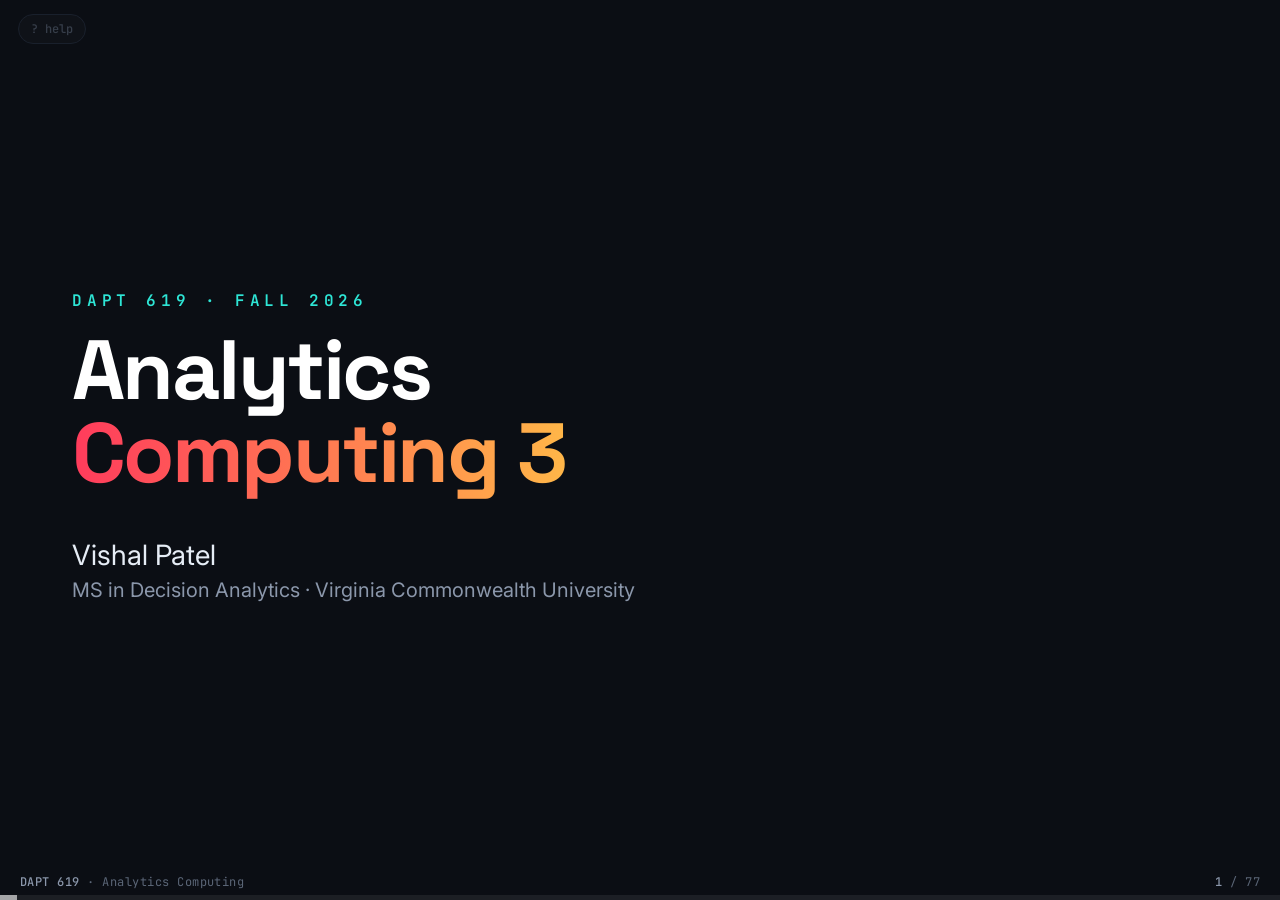
==== commit 4c6ebc4c: "Add Arctic Code Vault, xkcd 2347, and NASA testing stories to Part 1 deck Git section: new "Your Cod" ====
--- a/slides/html/part-1/index.html
+++ b/slides/html/part-1/index.html
@@ -456,12 +456,32 @@
   <div class="foot"><a href="https://docs.github.com/en/get-started/start-your-journey/creating-an-account-on-github" target="_blank">docs.github.com/en/get-started/start-your-journey/creating-an-account-on-github</a></div>
 </section>
 
-<!-- ═══════════════════════════ 33 · xkcd ═══════════════════════════ -->
-<section class="slide" data-section="Git" data-title="xkcd: Git" style="justify-content:center;align-items:center">
-  <a href="https://xkcd.com/1597/" target="_blank"><img src="assets/xkcd-git.png" class="shot" style="height:560px;background:#fff" alt="xkcd 1597: Git"></a>
-</section>
-
-<!-- ═══════════════════════════ 34 · add / commit / push ═══════════════════════════ -->
+<!-- ═══════════════════════════ 33 · Arctic Code Vault ═══════════════════════════ -->
+<!-- Discussion prompt (revealed on click): Why would anyone want to preserve today's software for 1,000 years?
+     Talking points: much of civilization quietly runs on open source nobody thinks about — the Linux kernel (servers, Android,
+     routers, cars, supercomputers), OpenSSL / curl (every HTTPS connection and API call), SQLite (in every phone, browser, plane),
+     Python/NumPy/pandas (the analytics stack), zlib / libpng / FFmpeg (every image, PDF, video), BIND / Postfix (DNS, email),
+     Apache/nginx, PostgreSQL, Git itself. The vault (Svalbard, 02/02/2020 snapshot, 21 TB on 186 film reels) is a record of how
+     this generation built things — like the Rosetta Stone — not just a backup. -->
+<section class="slide" data-section="Git" data-title="Your Code Might Survive for 1,000 Years">
+  <h1 class="title">Your Code Might Survive for 1,000 Years</h1>
+  <div class="fill" style="align-items:center">
+    <!-- YouTube only allows embeds from http(s) pages; when opened as a local file we show a thumbnail that links out instead -->
+    <div class="yt-slot ring" data-video="fzI9FNjXQ0o" style="width:780px;height:439px">
+      <a class="yt-fallback" href="https://www.youtube.com/watch?v=fzI9FNjXQ0o" target="_blank" style="display:block;position:relative;width:100%;height:100%"><img src="assets/arctic-vault.jpg" class="shot" style="width:100%;height:100%;object-fit:cover" alt="GitHub Arctic Code Vault">
+        <svg class="ico" style="position:absolute;left:50%;top:50%;width:90px;height:90px;transform:translate(-50%,-50%);color:#fff;filter:drop-shadow(0 4px 20px rgba(0,0,0,.6))"><use href="#i-play"/></svg></a>
+    </div>
+    <div class="tiny yt-note" style="margin-top:12px">GitHub Arctic Code Vault · <a href="https://www.youtube.com/watch?v=fzI9FNjXQ0o" target="_blank">youtube.com/watch?v=fzI9FNjXQ0o</a> · <a href="https://archiveprogram.github.com/arctic-vault/" target="_blank">archiveprogram.github.com/arctic-vault</a></div>
+    <p class="lead center" data-f="1" style="margin:14px 0 0;font-size:26px">Why would anyone want to preserve <em class="k">today’s</em> software for 1,000 years?</p>
+  </div>
+</section>
+
+<!-- ═══════════════════════════ 34 · xkcd 2347 ═══════════════════════════ -->
+<section class="slide" data-section="Git" data-title="xkcd: Dependency" style="justify-content:center;align-items:center">
+  <a href="https://xkcd.com/2347/" target="_blank"><img src="assets/xkcd-dependency.png" class="shot" style="height:600px;background:#fff" alt="xkcd 2347: Dependency — all modern digital infrastructure resting on a project some random person in Nebraska has been thanklessly maintaining since 2003"></a>
+</section>
+
+<!-- ═══════════════════════════ 35 · add / commit / push ═══════════════════════════ -->
 <section class="slide" data-section="Git" data-title="Git Process: Add, Commit, Push">
   <h1 class="title">Git Process: Add, Commit, Push</h1>
   <div class="diagram">
@@ -491,7 +511,7 @@
   </div>
 </section>
 
-<!-- ═══════════════════════════ 35 · Branching ═══════════════════════════ -->
+<!-- ═══════════════════════════ 36 · Branching ═══════════════════════════ -->
 <section class="slide" data-section="Git" data-title="Git Branching">
   <h1 class="title">Git Branching</h1>
   <div class="diagram">
@@ -519,7 +539,12 @@
   </div>
 </section>
 
-<!-- ═══════════════════════════ 36 · Quiz divider: Git ═══════════════════════════ -->
+<!-- ═══════════════════════════ 37 · xkcd 1597 ═══════════════════════════ -->
+<section class="slide" data-section="Git" data-title="xkcd: Git" style="justify-content:center;align-items:center">
+  <a href="https://xkcd.com/1597/" target="_blank"><img src="assets/xkcd-git.png" class="shot" style="height:560px;background:#fff" alt="xkcd 1597: Git"></a>
+</section>
+
+<!-- ═══════════════════════════ 38 · Quiz divider: Git ═══════════════════════════ -->
 <section class="slide section quiz" data-section="Git · Quick check" data-title="Quick check: Git">
   <div class="kicker">Quick check</div>
   <h1><span>Git</span></h1>
@@ -527,7 +552,7 @@
   <svg class="big-ico ico"><use href="#i-quiz"/></svg>
 </section>
 
-<!-- ═══════════════════════════ 37–41 · Git quiz ═══════════════════════════ -->
+<!-- ═══════════════════════════ 39–43 · Git quiz ═══════════════════════════ -->
 <section class="slide q" data-section="Git · Quick check" data-title="What does git clone do?">
   <div class="fill"><p><span class="chip amber qn">Q1</span> What does <code>git clone &lt;URL&gt;</code> do?</p>
     <ol class="list abc"><li data-fa="1">Copies a remote repo to your machine.</li><li>Creates a blank repo on GitHub.</li><li>Downloads only the latest commit.</li><li>Copies your current folder into the remote.</li></ol></div>
@@ -558,7 +583,7 @@
     <div class="answer" data-f="3"><span class="chip green">Answer</span><span><strong>Staging</strong> (<code>git add</code>) selects which changes go into the next snapshot. <strong>Committing</strong> (<code>git commit</code>) records that snapshot in the repo history.</span></div></div>
 </section>
 
-<!-- ═══════════════════════════ 42 · Section: venv ═══════════════════════════ -->
+<!-- ═══════════════════════════ 44 · Section: venv ═══════════════════════════ -->
 <section class="slide section" data-section="venv" data-title="Python Virtual Environment (venv)">
   <div class="kicker">Section 03</div>
   <h1>Python <span>Virtual Environment</span> (venv)</h1>
@@ -566,7 +591,7 @@
   <div class="secnum">03</div>
 </section>
 
-<!-- ═══════════════════════════ 43 · Works on my machine ═══════════════════════════ -->
+<!-- ═══════════════════════════ 45 · Works on my machine ═══════════════════════════ -->
 <section class="slide" data-section="venv" data-title="It works on my machine" style="justify-content:center">
   <div class="row" style="justify-content:center;gap:80px">
     <img src="assets/worksonmymachine.png" class="shot" style="width:340px" alt="It works on my machine">
@@ -577,7 +602,7 @@
   </div>
 </section>
 
-<!-- ═══════════════════════════ 44 · Why venv ═══════════════════════════ -->
+<!-- ═══════════════════════════ 46 · Why venv ═══════════════════════════ -->
 <section class="slide" data-section="venv" data-title="Why virtual environments?" style="justify-content:center;padding-left:200px">
   <div class="col" style="gap:50px;font-size:38px;font-family:var(--font-head)">
     <div class="row" style="gap:28px"><div class="num lg red">1</div><div>Avoid <span class="amber">dependency conflicts</span>.</div></div>
@@ -586,7 +611,7 @@
   </div>
 </section>
 
-<!-- ═══════════════════════════ 45 · Start a project flow ═══════════════════════════ -->
+<!-- ═══════════════════════════ 47 · Start a project flow ═══════════════════════════ -->
 <section class="slide" data-section="venv" data-title="Start a project → venv → dependencies" style="justify-content:center">
   <div class="row" style="justify-content:center;gap:0">
     <div class="card glow-cyan center" style="width:210px;height:130px;display:grid;place-items:center;align-content:center;gap:6px;font-size:21px"><svg class="ico" style="width:30px;height:30px;color:var(--cyan)"><use href="#i-tree"/></svg>Start<br>a Project</div>
@@ -599,7 +624,7 @@
   </div>
 </section>
 
-<!-- ═══════════════════════════ 46 · xkcd standards ═══════════════════════════ -->
+<!-- ═══════════════════════════ 48 · xkcd standards ═══════════════════════════ -->
 <section class="slide" data-section="venv" data-title="xkcd: Standards" style="justify-content:center;align-items:center">
   <a href="https://xkcd.com/927/" target="_blank" class="col" style="gap:0;width:1000px;background:#fff;border-radius:12px;padding:10px;box-shadow:0 20px 50px rgba(0,0,0,.5)">
     <img src="assets/standards-head.png" style="width:100%;display:block" alt="How standards proliferate">
@@ -611,7 +636,7 @@
   </a>
 </section>
 
-<!-- ═══════════════════════════ 47 · Creating a venv ═══════════════════════════ -->
+<!-- ═══════════════════════════ 49 · Creating a venv ═══════════════════════════ -->
 <section class="slide" data-section="venv" data-title="Creating a Virtual Environment (venv)">
   <h1 class="title">Creating a Virtual Environment (venv)</h1>
   <div class="fill" style="gap:34px;align-items:center">
@@ -626,7 +651,7 @@
   </div>
 </section>
 
-<!-- ═══════════════════════════ 48 · $PATH ═══════════════════════════ -->
+<!-- ═══════════════════════════ 50 · $PATH ═══════════════════════════ -->
 <section class="slide" data-section="venv" data-title="How It Works: $PATH">
   <h1 class="title">How It Works: <code class="plain" style="color:var(--red)">$PATH</code></h1>
   <ul class="list sm fill" style="font-size:21px">
@@ -642,7 +667,7 @@
   </ul>
 </section>
 
-<!-- ═══════════════════════════ 49 · The Process ═══════════════════════════ -->
+<!-- ═══════════════════════════ 51 · The Process ═══════════════════════════ -->
 <section class="slide" data-section="venv" data-title="The venv process">
   <h1 class="title">The Process</h1>
   <div class="diagram">
@@ -672,14 +697,14 @@
   </div>
 </section>
 
-<!-- ═══════════════════════════ 50 · Quiz divider: venv ═══════════════════════════ -->
+<!-- ═══════════════════════════ 52 · Quiz divider: venv ═══════════════════════════ -->
 <section class="slide section quiz" data-section="venv · Quick check" data-title="Quick check: venv">
   <div class="kicker">Quick check</div>
   <h1>Python <span>Virtual Environment</span></h1>
   <svg class="big-ico ico"><use href="#i-quiz"/></svg>
 </section>
 
-<!-- ═══════════════════════════ 51–52 · venv quiz ═══════════════════════════ -->
+<!-- ═══════════════════════════ 53–54 · venv quiz ═══════════════════════════ -->
 <section class="slide q" data-section="venv · Quick check" data-title="Main reason to use a virtual environment">
   <div class="fill" style="gap:18px"><p><span class="chip amber qn">Q1</span> What’s the main reason to use a virtual environment?</p>
     <ol class="list abc" style="font-size:21px"><li>Make Python run faster</li><li data-fa="1">Keep project dependencies isolated</li><li>Share secrets with teammates</li><li>Compile Python to C</li></ol>
@@ -699,7 +724,7 @@
     <div class="answer" data-f="3"><span class="chip green">Answer</span><span>Uninstall them from the global interpreter (<code>pip uninstall &lt;pkg&gt;</code>; <code>pip freeze</code> shows what landed there), then activate the venv and install again. Check <code>which python</code> before installing.</span></div></div>
 </section>
 
-<!-- ═══════════════════════════ 53 · Section: Unit Testing ═══════════════════════════ -->
+<!-- ═══════════════════════════ 55 · Section: Unit Testing ═══════════════════════════ -->
 <section class="slide section" data-section="Testing" data-title="Unit Testing">
   <div class="kicker">Section 04</div>
   <h1>Unit <span>Testing</span></h1>
@@ -707,7 +732,74 @@
   <div class="secnum">04</div>
 </section>
 
-<!-- ═══════════════════════════ 54 · Two questions ═══════════════════════════ -->
+<!-- ═══════════════════════════ 56 · Mars Climate Orbiter: quiz ═══════════════════════════ -->
+<section class="slide" data-section="Testing" data-title="Mars Climate Orbiter" style="padding-top:50px">
+  <h1 class="title">Mars Climate Orbiter (1998–1999)</h1>
+  <div class="row fill" style="gap:44px;align-items:center;padding:0 20px">
+    <a href="https://www.jpl.nasa.gov/missions/mars-climate-orbiter/" target="_blank" style="flex:none"><img src="assets/mars-climate-orbiter.jpg" class="shot" style="height:400px" alt="Artist's concept of the Mars Climate Orbiter above Mars"></a>
+    <div class="col" style="gap:20px;font-size:21px;line-height:1.5">
+      <p style="margin:0">Launched <b>Dec. 11, 1998</b> to study Mars from orbit and relay communications for the Mars Polar Lander. Last contact: <b>September 23, 1999</b>, nine months after launch. It had <span class="red">burned up in Mars’ atmosphere</span>.</p>
+      <p style="margin:0" data-f="1"><span class="chip amber qn">Quiz</span> NASA lost a spacecraft despite having sophisticated engineers and extensive software systems. What do you think went wrong?</p>
+      <ol class="list abc" data-f="1" style="font-size:21px;margin:0"><li>A mathematical formula was incorrect.</li><li data-fa="2">Two systems used incompatible measurement units.</li><li>The software ran out of memory.</li><li>A programmer accidentally deleted critical code.</li></ol>
+    </div>
+  </div>
+  <div class="foot">Image: NASA/JPL · <a href="https://www.jpl.nasa.gov/missions/mars-climate-orbiter/" target="_blank">jpl.nasa.gov/missions/mars-climate-orbiter</a></div>
+</section>
+
+<!-- ═══════════════════════════ 57 · Mars Climate Orbiter: answer ═══════════════════════════ -->
+<!-- Open question (revealed on click): would km-vs-miles code necessarily crash? No. Python has no notion of units; a float
+     is a float, so 1.0 mile is silently treated as 1.0 km and every downstream number is plausibly wrong. Nothing raises, no
+     traceback, CI is green. That is why tests check *outcomes* (assert the value), not just "it ran". Real story: Lockheed
+     Martin's ground software reported thruster impulse in pound-force seconds while JPL's navigation software expected
+     newton-seconds (factor 4.45). The orbiter arrived ~57 km above Mars instead of the planned ~226 km (anything below ~80 km
+     was unsurvivable). Total mission cost ≈ $327M. -->
+<section class="slide" data-section="Testing" data-title="Mars Climate Orbiter: what went wrong" style="padding-top:50px">
+  <h1 class="title">Mars Climate Orbiter: What Went Wrong</h1>
+  <div class="row fill" style="gap:44px;align-items:center;padding:0 20px">
+    <a href="https://www.jpl.nasa.gov/missions/mars-climate-orbiter/" target="_blank" style="flex:none"><img src="assets/mars-climate-orbiter.jpg" class="shot" style="height:300px" alt="Artist's concept of the Mars Climate Orbiter above Mars"></a>
+    <div class="col" style="gap:22px">
+      <p class="quote" style="font-size:20px;text-align:left;margin:0;line-height:1.55">“…the Mars Climate Orbiter was unsuccessful due to a <em class="k">navigation error caused by a failure to translate English units to metric</em>. Last contact with the spacecraft was on September 23, 1999, 9 months after launch, and an investigation found that the spacecraft burned up in Mars’ atmosphere.”</p>
+      <div class="answer"><span class="chip green">B</span><span>One team’s software reported thruster force in <b>pound-force seconds</b>; the navigation software expected <b>newton-seconds</b>. Every number was off by a factor of 4.45. <span class="amber">Nothing crashed.</span> The code ran perfectly and the spacecraft flew into the atmosphere.</span></div>
+    </div>
+  </div>
+  <p class="lead center" data-f="1" style="margin:10px 0 24px;font-size:24px">Suppose a Python function expects distances in <em class="k">kilometers</em>, but another function provides <em class="k">miles</em>. Would the code <span class="red">necessarily crash</span>?</p>
+  <div class="foot">Text and image: NASA/JPL · <a href="https://www.jpl.nasa.gov/missions/mars-climate-orbiter/" target="_blank">jpl.nasa.gov/missions/mars-climate-orbiter</a></div>
+</section>
+
+<!-- ═══════════════════════════ 58 · Mariner 1: quiz ═══════════════════════════ -->
+<section class="slide" data-section="Testing" data-title="Mariner 1" style="padding-top:50px">
+  <h1 class="title">Mariner 1 (1962)</h1>
+  <div class="row fill" style="gap:44px;align-items:center;padding:0 20px">
+    <a href="https://science.nasa.gov/mission/mariner-1/" target="_blank" style="flex:none"><img src="assets/mariner-1.jpg" class="shot" style="height:400px" alt="Engineers stand with Mariner 1 on May 2, 1962, at JPL's Spacecraft Assembly Facility"></a>
+    <div class="col" style="gap:20px;font-size:21px;line-height:1.5">
+      <p style="margin:0">The first U.S. attempt to send a spacecraft to <b>Venus</b>. Launched <b>July 22, 1962</b> on an Atlas Agena B. The rocket veered off course and the Range Safety Officer sent a <span class="red">destruct command at T+294.5 seconds</span>. Investigators traced it to the guidance software.</p>
+      <p style="margin:0" data-f="1"><span class="chip amber qn">Quiz</span> What was the bug?</p>
+      <ol class="list abc" data-f="1" style="font-size:21px;margin:0"><li>An integer overflow in the flight computer.</li><li data-fa="2">A single missing character when an equation was typed into code.</li><li>The program loaded the trajectory table for a different rocket.</li><li>A cosmic ray flipped a bit in memory.</li></ol>
+    </div>
+  </div>
+  <div class="foot">Image: NASA/JPL-Caltech · <a href="https://science.nasa.gov/mission/mariner-1/" target="_blank">science.nasa.gov/mission/mariner-1</a></div>
+</section>
+
+<!-- ═══════════════════════════ 59 · Mariner 1: answer ═══════════════════════════ -->
+<!-- Open question (revealed on click): the equation was correct on paper; the bug entered when it was transcribed into code
+     (R̄n, a smoothed value, became Rn, the raw value). With the Atlas antenna fault the ground lost contact and the onboard
+     computer ran these equations on noisy data, steering wildly. Not a linter or a compiler catches that (R is a valid symbol).
+     A unit test that feeds a known noisy series and asserts the smoothed output would. Cost ≈ $18.5M in 1962 (~$190M today);
+     Arthur C. Clarke called it "the most expensive hyphen in history", but NASA notes it was an overbar, not a hyphen. -->
+<section class="slide" data-section="Testing" data-title="Mariner 1: the costliest typo" style="padding-top:50px">
+  <h1 class="title">Mariner 1: The Costliest Typo in Programming History</h1>
+  <div class="row fill" style="gap:44px;align-items:center;padding:0 20px">
+    <div class="card center mono" style="flex:none;font-size:64px;padding:24px 40px;line-height:1.1"><span class="green">R̅</span> <span class="muted" style="font-size:40px">→</span> <span class="red">R</span></div>
+    <div class="col" style="gap:22px">
+      <p class="quote" style="font-size:20px;text-align:left;margin:0;line-height:1.55">“…a software error, the omission of an overbar for the symbol R for radius (R instead of R̅) in an equation, caused the program to not respond as planned. It should be noted the omission was <em class="k">not a hyphen</em>, as is sometimes erroneously reported.”</p>
+      <div class="answer"><span class="chip green">B</span><span>R̅ meant a <b>smoothed</b> value; R meant the <b>raw</b> one. The handwritten equations were right. The typo happened when they were coded. Perfectly valid syntax, <span class="amber">wrong behavior</span>, and with the ground link lost the rocket steered on noisy data.</span></div>
+    </div>
+  </div>
+  <p class="lead center" data-f="1" style="margin:10px 0 24px;font-size:24px">The equation was correct on paper; the typo was made <em class="k">transcribing it into code</em>. What kind of test would have caught a missing overbar?</p>
+  <div class="foot">Text: NASA/JPL-Caltech · <a href="https://science.nasa.gov/mission/mariner-1/" target="_blank">science.nasa.gov/mission/mariner-1</a></div>
+</section>
+
+<!-- ═══════════════════════════ 60 · Two questions ═══════════════════════════ -->
 <section class="slide" data-section="Testing" data-title="Is the code working as expected?" style="justify-content:center;align-items:center">
   <div class="col" style="gap:40px;font-size:38px;font-family:var(--font-head)">
     <div class="row" style="gap:28px"><div class="num lg red">1</div><div>Is the code <span class="amber">working as expected</span>?</div></div>
@@ -716,7 +808,7 @@
   <img src="assets/pytest.png" style="height:200px;margin-top:40px;background:#fff;border-radius:20px;padding:10px" alt="pytest" data-f="2" class="fx-zoom">
 </section>
 
-<!-- ═══════════════════════════ 55 · Anatomy of a Test ═══════════════════════════ -->
+<!-- ═══════════════════════════ 61 · Anatomy of a Test ═══════════════════════════ -->
 <section class="slide" data-section="Testing" data-title="Anatomy of a Test" style="justify-content:center;gap:34px">
   <h1 class="title">Anatomy of a Test</h1>
   <p class="center" data-f="1" style="font-size:22px;margin:0">A test checks the outcome of a specific <span class="red">behavior</span> and ensures it aligns with the expectations.</p>
@@ -742,7 +834,7 @@
   <div class="foot" data-f="7"><a href="https://docs.pytest.org/en/stable/explanation/anatomy.html" target="_blank">docs.pytest.org/en/stable/explanation/anatomy.html</a></div>
 </section>
 
-<!-- ═══════════════════════════ 56 · Example ═══════════════════════════ -->
+<!-- ═══════════════════════════ 62 · Example ═══════════════════════════ -->
 <section class="slide" data-section="Testing" data-title="Example test">
   <h1 class="title">Example</h1>
   <div class="fill" style="align-items:center">
@@ -753,7 +845,7 @@
   </div>
 </section>
 
-<!-- ═══════════════════════════ 57 · Pytest demo divider ═══════════════════════════ -->
+<!-- ═══════════════════════════ 63 · Pytest demo divider ═══════════════════════════ -->
 <section class="slide section quiz" data-section="Testing · Demo" data-title="Pytest">
   <div class="kicker green">Live demo</div>
   <h1>Pytest</h1>
@@ -761,7 +853,7 @@
   <svg class="big-ico ico" style="color:var(--green)"><use href="#i-flask"/></svg>
 </section>
 
-<!-- ═══════════════════════════ 58 · Pytest exercise ═══════════════════════════ -->
+<!-- ═══════════════════════════ 64 · Pytest exercise ═══════════════════════════ -->
 <section class="slide" data-section="Testing" data-title="Pytest Exercise">
   <h1 class="title">Pytest Exercise</h1>
   <ol class="list sm fill" style="font-size:19px;line-height:1.4">
@@ -778,7 +870,7 @@
   </ol>
 </section>
 
-<!-- ═══════════════════════════ 59 · Section: Project Code Structure ═══════════════════════════ -->
+<!-- ═══════════════════════════ 65 · Section: Project Code Structure ═══════════════════════════ -->
 <section class="slide section" data-section="Structure" data-title="Project Code Structure">
   <div class="kicker">Section 05</div>
   <h1>Project <span>Code Structure</span></h1>
@@ -786,7 +878,7 @@
   <div class="secnum">05</div>
 </section>
 
-<!-- ═══════════════════════════ 60 · Noble's principles ═══════════════════════════ -->
+<!-- ═══════════════════════════ 66 · Noble's principles ═══════════════════════════ -->
 <section class="slide" data-section="Structure" data-title="Noble’s Principles">
   <h1 class="title">Noble’s Principles</h1>
   <div class="fill" style="gap:46px;padding:0 60px">
@@ -796,13 +888,13 @@
   <div class="foot">A Quick Guide to Organizing Computational Biology Projects: <a href="https://dx.plos.org/10.1371/journal.pcbi.1000424" target="_blank">dx.plos.org/10.1371/journal.pcbi.1000424</a></div>
 </section>
 
-<!-- ═══════════════════════════ 61 · Knuth ═══════════════════════════ -->
+<!-- ═══════════════════════════ 67 · Knuth ═══════════════════════════ -->
 <section class="slide" data-section="Structure" data-title="Donald Knuth on literate programming" style="justify-content:center">
   <p class="quote"><span class="mark">“</span>Let us change our traditional attitude to the construction of programs.<br><br>Instead of imagining that our main task is to <em class="k">instruct a computer</em> what to do, let us concentrate rather on <em class="k">explaining to human beings</em> what we want a computer to do.<span class="mark">”</span></p>
   <div class="cite">– Donald E. Knuth</div>
 </section>
 
-<!-- ═══════════════════════════ 62 · Elements of a DS project ═══════════════════════════ -->
+<!-- ═══════════════════════════ 68 · Elements of a DS project ═══════════════════════════ -->
 <section class="slide" data-section="Structure" data-title="Elements of a Data Science Project">
   <h1 class="title">Elements of a Data Science Project</h1>
   <div class="fill" style="gap:14px">
@@ -826,12 +918,12 @@
   </div>
 </section>
 
-<!-- ═══════════════════════════ 63 · Cookiecutter repo ═══════════════════════════ -->
+<!-- ═══════════════════════════ 69 · Cookiecutter repo ═══════════════════════════ -->
 <section class="slide" data-section="Structure" data-title="cookiecutter-data-science on GitHub" style="justify-content:center;align-items:center">
   <a href="https://github.com/drivendataorg/cookiecutter-data-science" target="_blank"><img src="assets/ccds-github.png" class="shot" style="width:1000px" alt="drivendataorg/cookiecutter-data-science on GitHub"></a>
 </section>
 
-<!-- ═══════════════════════════ 64–67 · Opinions ═══════════════════════════ -->
+<!-- ═══════════════════════════ 70–73 · Opinions ═══════════════════════════ -->
 <section class="slide" data-section="Structure" data-title="Opinion 1: Data analysis is a DAG">
   <h1 class="title">Cookiecutter Data Science: Opinions</h1>
   <div class="fill" style="gap:26px;padding:0 50px">
@@ -865,27 +957,27 @@
   <div class="foot"><a href="https://cookiecutter-data-science.drivendata.org/opinions/" target="_blank">cookiecutter-data-science.drivendata.org/opinions</a></div>
 </section>
 
-<!-- ═══════════════════════════ 68 · Cookiecutter demo divider ═══════════════════════════ -->
+<!-- ═══════════════════════════ 74 · Cookiecutter demo divider ═══════════════════════════ -->
 <section class="slide section quiz" data-section="Structure · Demo" data-title="Cookiecutter">
   <div class="kicker green">Live demo</div>
   <h1>Cookiecutter</h1>
   <svg class="big-ico ico" style="color:var(--green)"><use href="#i-tree"/></svg>
 </section>
 
-<!-- ═══════════════════════════ 69 · How to name files ═══════════════════════════ -->
+<!-- ═══════════════════════════ 75 · How to name files ═══════════════════════════ -->
 <section class="slide" data-section="Structure" data-title="How to Name Files">
   <h1 class="title">How to Name Files</h1>
   <div class="fill" style="align-items:center">
     <!-- YouTube only allows embeds from http(s) pages; when opened as a local file we show a thumbnail that links out instead -->
-    <div id="yt-slot" data-video="ES1LTlnpLMk" class="ring" style="width:880px;height:495px">
+    <div class="yt-slot ring" data-video="ES1LTlnpLMk" style="width:880px;height:495px">
       <a class="yt-fallback" href="https://www.youtube.com/watch?v=ES1LTlnpLMk" target="_blank" style="display:block;position:relative;width:100%;height:100%"><img src="assets/normconf.png" class="shot" style="width:100%;height:100%;object-fit:cover" alt="How to Name Files Like a Normie — Jenny Bryan, NormConf">
         <svg class="ico" style="position:absolute;left:50%;top:50%;width:90px;height:90px;transform:translate(-50%,-50%);color:#fff;filter:drop-shadow(0 4px 20px rgba(0,0,0,.6))"><use href="#i-play"/></svg></a>
     </div>
-    <div class="tiny" id="yt-note" style="margin-top:12px">Jenny Bryan · NormConf · <a href="https://www.youtube.com/watch?v=ES1LTlnpLMk" target="_blank">youtube.com/watch?v=ES1LTlnpLMk</a></div>
-  </div>
-</section>
-
-<!-- ═══════════════════════════ 70 · File names ═══════════════════════════ -->
+    <div class="tiny yt-note" style="margin-top:12px">Jenny Bryan · NormConf · <a href="https://www.youtube.com/watch?v=ES1LTlnpLMk" target="_blank">youtube.com/watch?v=ES1LTlnpLMk</a></div>
+  </div>
+</section>
+
+<!-- ═══════════════════════════ 76 · File names ═══════════════════════════ -->
 <section class="slide" data-section="Structure" data-title="Which file names are good?" style="justify-content:center;padding-left:200px">
   <ol class="list mono" style="font-size:28px;line-height:1.5">
     <li data-f="1">ProjectBrief_FINAL (2).pptx</li>
@@ -896,7 +988,7 @@
   </ol>
 </section>
 
-<!-- ═══════════════════════════ 71 · Closing orbit ═══════════════════════════ -->
+<!-- ═══════════════════════════ 77 · Closing orbit ═══════════════════════════ -->
 <section class="slide" data-title="Part 1 recap · what’s next" style="justify-content:center">
   <div class="chip" style="position:absolute;left:72px;top:50px">Part 1 · covered</div>
   <div class="chip red" style="position:absolute;right:72px;top:50px">Part 2 · next</div>
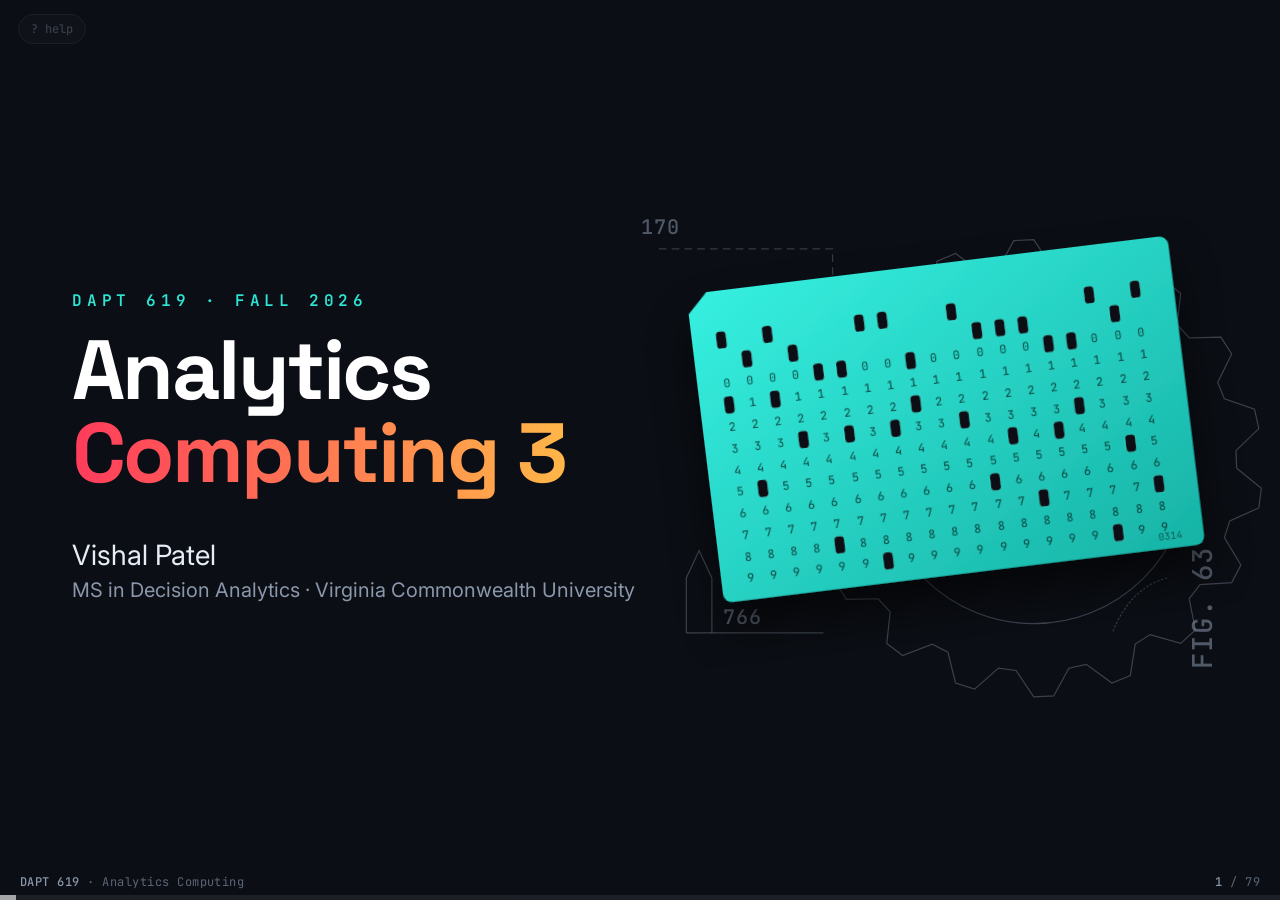
==== commit 11f49f03: "Add testing-in-organizations slides, title punch card, hi-res xkcd comics Deck (Part 1): - Unit Test" ====
--- a/slides/html/part-1/index.html
+++ b/slides/html/part-1/index.html
@@ -49,6 +49,38 @@
   <h1>Analytics<br><span class="grad">Computing 3</span></h1>
   <div class="who">Vishal Patel</div>
   <div class="when">MS in Decision Analytics · Virginia Commonwealth University</div>
+  <svg class="hero" viewBox="0 0 700 560" aria-hidden="true">
+    <defs>
+      <linearGradient id="cardfill" x1="0" y1="0" x2="1" y2="1"><stop offset="0" stop-color="#36f0e0"/><stop offset="1" stop-color="#17b3a6"/></linearGradient>
+      <filter id="cardshadow" x="-20%" y="-20%" width="140%" height="140%"><feDropShadow dx="0" dy="28" stdDeviation="22" flood-color="#000" flood-opacity=".55"/></filter>
+    </defs>
+    <g class="ink">
+      <path pathLength="1" d="M692.0,300.0 L719.0,321.8 L716.2,343.4 L684.4,357.5 L678.6,375.9 L696.6,405.7 L686.5,425.0 L651.9,427.3 L640.1,442.7 L646.8,476.8 L630.7,491.5 L597.3,481.9 L581.0,492.3 L575.7,526.6 L555.5,534.9 L527.5,514.4 L508.5,518.6 L491.8,549.0 L470.0,550.0 L450.7,521.2 L431.5,518.6 L405.3,541.5 L384.5,534.9 L376.2,501.2 L359.0,492.3 L326.6,504.8 L309.3,491.5 L313.0,457.0 L299.9,442.7 L265.2,443.4 L253.5,425.0 L268.8,393.8 L261.4,375.9 L228.5,364.7 L223.8,343.4 L248.8,319.3 L248.0,300.0 L221.0,278.2 L223.8,256.6 L255.6,242.5 L261.4,224.1 L243.4,194.3 L253.5,175.0 L288.1,172.7 L299.9,157.3 L293.2,123.2 L309.3,108.5 L342.7,118.1 L359.0,107.7 L364.3,73.4 L384.5,65.1 L412.5,85.6 L431.5,81.4 L448.2,51.0 L470.0,50.0 L489.3,78.8 L508.5,81.4 L534.7,58.5 L555.5,65.1 L563.8,98.8 L581.0,107.7 L613.4,95.2 L630.7,108.5 L627.0,143.0 L640.1,157.3 L674.8,156.6 L686.5,175.0 L671.2,206.2 L678.6,224.1 L711.5,235.3 L716.2,256.6 L691.2,280.7 Z"/>
+      <circle pathLength="1" cx="470" cy="300" r="170"/>
+      <circle pathLength="1" cx="470" cy="300" r="52"/>
+      <circle pathLength="1" cx="470" cy="300" r="22"/>
+      <path pathLength="1" d="M60 60 H250 V150" class="dash"/>
+      <path pathLength="1" d="M250 150 l-8 -16 h16 z"/>
+      <path pathLength="1" d="M616 420 q-40 10 -60 60" class="dash"/>
+      <path pathLength="1" d="M90 480 h150" />
+      <path pathLength="1" d="M90 480 v-60 l14 -30 l14 30 v60" />
+    </g>
+    <g class="ink-lbl">
+      <text x="40" y="44">170</text>
+      <text x="262" y="128">764</text>
+      <text x="130" y="470">766</text>
+      <text x="665" y="520" transform="rotate(-90 665 520)">FIG. 63</text>
+    </g>
+    <g class="card" transform="translate(90 110) rotate(-7 260 170)">
+      <path class="paper" d="M22 0 H520 a10 10 0 0 1 10 10 V330 a10 10 0 0 1 -10 10 H10 a10 10 0 0 1 -10 -10 V22 Z"/>
+      <g class="interp"><text data-col="0" x="32.0" y="28">A</text><text data-col="1" x="57.3" y="28">N</text><text data-col="2" x="82.7" y="28">A</text><text data-col="3" x="108.0" y="28">L</text><text data-col="4" x="133.3" y="28">Y</text><text data-col="5" x="158.7" y="28">T</text><text data-col="6" x="184.0" y="28">I</text><text data-col="7" x="209.3" y="28">C</text><text data-col="8" x="234.7" y="28">S</text><text data-col="9" x="260.0" y="28"> </text><text data-col="10" x="285.3" y="28">C</text><text data-col="11" x="310.7" y="28">O</text><text data-col="12" x="336.0" y="28">M</text><text data-col="13" x="361.3" y="28">P</text><text data-col="14" x="386.7" y="28">U</text><text data-col="15" x="412.0" y="28">T</text><text data-col="16" x="437.3" y="28">I</text><text data-col="17" x="462.7" y="28">N</text><text data-col="18" x="488.0" y="28">G</text></g>
+      <g class="digits"><text data-col="0" x="32.0" y="106.6">0</text><text data-col="0" x="32.0" y="154.3">2</text><text data-col="0" x="32.0" y="178.1">3</text><text data-col="0" x="32.0" y="201.9">4</text><text data-col="0" x="32.0" y="225.7">5</text><text data-col="0" x="32.0" y="249.5">6</text><text data-col="0" x="32.0" y="273.4">7</text><text data-col="0" x="32.0" y="297.2">8</text><text data-col="0" x="32.0" y="321.0">9</text><text data-col="1" x="57.3" y="106.6">0</text><text data-col="1" x="57.3" y="130.5">1</text><text data-col="1" x="57.3" y="154.3">2</text><text data-col="1" x="57.3" y="178.1">3</text><text data-col="1" x="57.3" y="201.9">4</text><text data-col="1" x="57.3" y="249.5">6</text><text data-col="1" x="57.3" y="273.4">7</text><text data-col="1" x="57.3" y="297.2">8</text><text data-col="1" x="57.3" y="321.0">9</text><text data-col="2" x="82.7" y="106.6">0</text><text data-col="2" x="82.7" y="154.3">2</text><text data-col="2" x="82.7" y="178.1">3</text><text data-col="2" x="82.7" y="201.9">4</text><text data-col="2" x="82.7" y="225.7">5</text><text data-col="2" x="82.7" y="249.5">6</text><text data-col="2" x="82.7" y="273.4">7</text><text data-col="2" x="82.7" y="297.2">8</text><text data-col="2" x="82.7" y="321.0">9</text><text data-col="3" x="108.0" y="106.6">0</text><text data-col="3" x="108.0" y="130.5">1</text><text data-col="3" x="108.0" y="154.3">2</text><text data-col="3" x="108.0" y="201.9">4</text><text data-col="3" x="108.0" y="225.7">5</text><text data-col="3" x="108.0" y="249.5">6</text><text data-col="3" x="108.0" y="273.4">7</text><text data-col="3" x="108.0" y="297.2">8</text><text data-col="3" x="108.0" y="321.0">9</text><text data-col="4" x="133.3" y="130.5">1</text><text data-col="4" x="133.3" y="154.3">2</text><text data-col="4" x="133.3" y="178.1">3</text><text data-col="4" x="133.3" y="201.9">4</text><text data-col="4" x="133.3" y="225.7">5</text><text data-col="4" x="133.3" y="249.5">6</text><text data-col="4" x="133.3" y="273.4">7</text><text data-col="4" x="133.3" y="321.0">9</text><text data-col="5" x="158.7" y="130.5">1</text><text data-col="5" x="158.7" y="154.3">2</text><text data-col="5" x="158.7" y="201.9">4</text><text data-col="5" x="158.7" y="225.7">5</text><text data-col="5" x="158.7" y="249.5">6</text><text data-col="5" x="158.7" y="273.4">7</text><text data-col="5" x="158.7" y="297.2">8</text><text data-col="5" x="158.7" y="321.0">9</text><text data-col="6" x="184.0" y="106.6">0</text><text data-col="6" x="184.0" y="130.5">1</text><text data-col="6" x="184.0" y="154.3">2</text><text data-col="6" x="184.0" y="178.1">3</text><text data-col="6" x="184.0" y="201.9">4</text><text data-col="6" x="184.0" y="225.7">5</text><text data-col="6" x="184.0" y="249.5">6</text><text data-col="6" x="184.0" y="273.4">7</text><text data-col="6" x="184.0" y="297.2">8</text><text data-col="7" x="209.3" y="106.6">0</text><text data-col="7" x="209.3" y="130.5">1</text><text data-col="7" x="209.3" y="154.3">2</text><text data-col="7" x="209.3" y="201.9">4</text><text data-col="7" x="209.3" y="225.7">5</text><text data-col="7" x="209.3" y="249.5">6</text><text data-col="7" x="209.3" y="273.4">7</text><text data-col="7" x="209.3" y="297.2">8</text><text data-col="7" x="209.3" y="321.0">9</text><text data-col="8" x="234.7" y="130.5">1</text><text data-col="8" x="234.7" y="178.1">3</text><text data-col="8" x="234.7" y="201.9">4</text><text data-col="8" x="234.7" y="225.7">5</text><text data-col="8" x="234.7" y="249.5">6</text><text data-col="8" x="234.7" y="273.4">7</text><text data-col="8" x="234.7" y="297.2">8</text><text data-col="8" x="234.7" y="321.0">9</text><text data-col="9" x="260.0" y="106.6">0</text><text data-col="9" x="260.0" y="130.5">1</text><text data-col="9" x="260.0" y="154.3">2</text><text data-col="9" x="260.0" y="178.1">3</text><text data-col="9" x="260.0" y="201.9">4</text><text data-col="9" x="260.0" y="225.7">5</text><text data-col="9" x="260.0" y="249.5">6</text><text data-col="9" x="260.0" y="273.4">7</text><text data-col="9" x="260.0" y="297.2">8</text><text data-col="9" x="260.0" y="321.0">9</text><text data-col="10" x="285.3" y="106.6">0</text><text data-col="10" x="285.3" y="130.5">1</text><text data-col="10" x="285.3" y="154.3">2</text><text data-col="10" x="285.3" y="201.9">4</text><text data-col="10" x="285.3" y="225.7">5</text><text data-col="10" x="285.3" y="249.5">6</text><text data-col="10" x="285.3" y="273.4">7</text><text data-col="10" x="285.3" y="297.2">8</text><text data-col="10" x="285.3" y="321.0">9</text><text data-col="11" x="310.7" y="106.6">0</text><text data-col="11" x="310.7" y="130.5">1</text><text data-col="11" x="310.7" y="154.3">2</text><text data-col="11" x="310.7" y="178.1">3</text><text data-col="11" x="310.7" y="201.9">4</text><text data-col="11" x="310.7" y="225.7">5</text><text data-col="11" x="310.7" y="273.4">7</text><text data-col="11" x="310.7" y="297.2">8</text><text data-col="11" x="310.7" y="321.0">9</text><text data-col="12" x="336.0" y="106.6">0</text><text data-col="12" x="336.0" y="130.5">1</text><text data-col="12" x="336.0" y="154.3">2</text><text data-col="12" x="336.0" y="178.1">3</text><text data-col="12" x="336.0" y="225.7">5</text><text data-col="12" x="336.0" y="249.5">6</text><text data-col="12" x="336.0" y="273.4">7</text><text data-col="12" x="336.0" y="297.2">8</text><text data-col="12" x="336.0" y="321.0">9</text><text data-col="13" x="361.3" y="106.6">0</text><text data-col="13" x="361.3" y="130.5">1</text><text data-col="13" x="361.3" y="154.3">2</text><text data-col="13" x="361.3" y="178.1">3</text><text data-col="13" x="361.3" y="201.9">4</text><text data-col="13" x="361.3" y="225.7">5</text><text data-col="13" x="361.3" y="249.5">6</text><text data-col="13" x="361.3" y="297.2">8</text><text data-col="13" x="361.3" y="321.0">9</text><text data-col="14" x="386.7" y="130.5">1</text><text data-col="14" x="386.7" y="154.3">2</text><text data-col="14" x="386.7" y="178.1">3</text><text data-col="14" x="386.7" y="225.7">5</text><text data-col="14" x="386.7" y="249.5">6</text><text data-col="14" x="386.7" y="273.4">7</text><text data-col="14" x="386.7" y="297.2">8</text><text data-col="14" x="386.7" y="321.0">9</text><text data-col="15" x="412.0" y="130.5">1</text><text data-col="15" x="412.0" y="154.3">2</text><text data-col="15" x="412.0" y="201.9">4</text><text data-col="15" x="412.0" y="225.7">5</text><text data-col="15" x="412.0" y="249.5">6</text><text data-col="15" x="412.0" y="273.4">7</text><text data-col="15" x="412.0" y="297.2">8</text><text data-col="15" x="412.0" y="321.0">9</text><text data-col="16" x="437.3" y="106.6">0</text><text data-col="16" x="437.3" y="130.5">1</text><text data-col="16" x="437.3" y="154.3">2</text><text data-col="16" x="437.3" y="178.1">3</text><text data-col="16" x="437.3" y="201.9">4</text><text data-col="16" x="437.3" y="225.7">5</text><text data-col="16" x="437.3" y="249.5">6</text><text data-col="16" x="437.3" y="273.4">7</text><text data-col="16" x="437.3" y="297.2">8</text><text data-col="17" x="462.7" y="106.6">0</text><text data-col="17" x="462.7" y="130.5">1</text><text data-col="17" x="462.7" y="154.3">2</text><text data-col="17" x="462.7" y="178.1">3</text><text data-col="17" x="462.7" y="201.9">4</text><text data-col="17" x="462.7" y="249.5">6</text><text data-col="17" x="462.7" y="273.4">7</text><text data-col="17" x="462.7" y="297.2">8</text><text data-col="17" x="462.7" y="321.0">9</text><text data-col="18" x="488.0" y="106.6">0</text><text data-col="18" x="488.0" y="130.5">1</text><text data-col="18" x="488.0" y="154.3">2</text><text data-col="18" x="488.0" y="178.1">3</text><text data-col="18" x="488.0" y="201.9">4</text><text data-col="18" x="488.0" y="225.7">5</text><text data-col="18" x="488.0" y="249.5">6</text><text data-col="18" x="488.0" y="297.2">8</text><text data-col="18" x="488.0" y="321.0">9</text></g>
+      <g class="rowlbl"><text x="13" y="58.0">12</text><text x="13" y="81.8">11</text><text x="13" y="105.6">0</text><text x="13" y="129.5">1</text><text x="13" y="153.3">2</text><text x="13" y="177.1">3</text><text x="13" y="200.9">4</text><text x="13" y="224.7">5</text><text x="13" y="248.5">6</text><text x="13" y="272.4">7</text><text x="13" y="296.2">8</text><text x="13" y="320.0">9</text></g>
+      <g class="holes"><rect class="hole" data-col="0" x="26.5" y="44.5" width="11" height="19" rx="4" style="--d:1.10s"/><rect class="hole" data-col="0" x="26.5" y="116.0" width="11" height="19" rx="4" style="--d:1.13s"/><rect class="hole" data-col="1" x="51.8" y="68.3" width="11" height="19" rx="4" style="--d:1.19s"/><rect class="hole" data-col="1" x="51.8" y="211.2" width="11" height="19" rx="4" style="--d:1.25s"/><rect class="hole" data-col="2" x="77.2" y="44.5" width="11" height="19" rx="4" style="--d:1.25s"/><rect class="hole" data-col="2" x="77.2" y="116.0" width="11" height="19" rx="4" style="--d:1.28s"/><rect class="hole" data-col="3" x="102.5" y="68.3" width="11" height="19" rx="4" style="--d:1.34s"/><rect class="hole" data-col="3" x="102.5" y="163.6" width="11" height="19" rx="4" style="--d:1.38s"/><rect class="hole" data-col="4" x="127.8" y="92.1" width="11" height="19" rx="4" style="--d:1.42s"/><rect class="hole" data-col="4" x="127.8" y="282.7" width="11" height="19" rx="4" style="--d:1.50s"/><rect class="hole" data-col="5" x="153.2" y="92.1" width="11" height="19" rx="4" style="--d:1.50s"/><rect class="hole" data-col="5" x="153.2" y="163.6" width="11" height="19" rx="4" style="--d:1.53s"/><rect class="hole" data-col="6" x="178.5" y="44.5" width="11" height="19" rx="4" style="--d:1.55s"/><rect class="hole" data-col="6" x="178.5" y="306.5" width="11" height="19" rx="4" style="--d:1.66s"/><rect class="hole" data-col="7" x="203.8" y="44.5" width="11" height="19" rx="4" style="--d:1.62s"/><rect class="hole" data-col="7" x="203.8" y="163.6" width="11" height="19" rx="4" style="--d:1.68s"/><rect class="hole" data-col="8" x="229.2" y="92.1" width="11" height="19" rx="4" style="--d:1.72s"/><rect class="hole" data-col="8" x="229.2" y="139.8" width="11" height="19" rx="4" style="--d:1.74s"/><rect class="hole" data-col="10" x="279.8" y="44.5" width="11" height="19" rx="4" style="--d:1.85s"/><rect class="hole" data-col="10" x="279.8" y="163.6" width="11" height="19" rx="4" style="--d:1.90s"/><rect class="hole" data-col="11" x="305.2" y="68.3" width="11" height="19" rx="4" style="--d:1.94s"/><rect class="hole" data-col="11" x="305.2" y="235.0" width="11" height="19" rx="4" style="--d:2.00s"/><rect class="hole" data-col="12" x="330.5" y="68.3" width="11" height="19" rx="4" style="--d:2.01s"/><rect class="hole" data-col="12" x="330.5" y="187.4" width="11" height="19" rx="4" style="--d:2.06s"/><rect class="hole" data-col="13" x="355.8" y="68.3" width="11" height="19" rx="4" style="--d:2.08s"/><rect class="hole" data-col="13" x="355.8" y="258.9" width="11" height="19" rx="4" style="--d:2.17s"/><rect class="hole" data-col="14" x="381.2" y="92.1" width="11" height="19" rx="4" style="--d:2.17s"/><rect class="hole" data-col="14" x="381.2" y="187.4" width="11" height="19" rx="4" style="--d:2.21s"/><rect class="hole" data-col="15" x="406.5" y="92.1" width="11" height="19" rx="4" style="--d:2.25s"/><rect class="hole" data-col="15" x="406.5" y="163.6" width="11" height="19" rx="4" style="--d:2.27s"/><rect class="hole" data-col="16" x="431.8" y="44.5" width="11" height="19" rx="4" style="--d:2.30s"/><rect class="hole" data-col="16" x="431.8" y="306.5" width="11" height="19" rx="4" style="--d:2.41s"/><rect class="hole" data-col="17" x="457.2" y="68.3" width="11" height="19" rx="4" style="--d:2.38s"/><rect class="hole" data-col="17" x="457.2" y="211.2" width="11" height="19" rx="4" style="--d:2.44s"/><rect class="hole" data-col="18" x="482.5" y="44.5" width="11" height="19" rx="4" style="--d:2.45s"/><rect class="hole" data-col="18" x="482.5" y="258.9" width="11" height="19" rx="4" style="--d:2.54s"/></g>
+      <text class="serial" x="506" y="330">0314</text>
+      <g class="hits"><rect class="colhit" data-col="0" data-ch="A" data-code="12 + 1" x="19.3" y="34.1" width="25.3" height="293.8"/><rect class="colhit" data-col="1" data-ch="N" data-code="11 + 5" x="44.7" y="34.1" width="25.3" height="293.8"/><rect class="colhit" data-col="2" data-ch="A" data-code="12 + 1" x="70.0" y="34.1" width="25.3" height="293.8"/><rect class="colhit" data-col="3" data-ch="L" data-code="11 + 3" x="95.3" y="34.1" width="25.3" height="293.8"/><rect class="colhit" data-col="4" data-ch="Y" data-code="0 + 8" x="120.7" y="34.1" width="25.3" height="293.8"/><rect class="colhit" data-col="5" data-ch="T" data-code="0 + 3" x="146.0" y="34.1" width="25.3" height="293.8"/><rect class="colhit" data-col="6" data-ch="I" data-code="12 + 9" x="171.3" y="34.1" width="25.3" height="293.8"/><rect class="colhit" data-col="7" data-ch="C" data-code="12 + 3" x="196.7" y="34.1" width="25.3" height="293.8"/><rect class="colhit" data-col="8" data-ch="S" data-code="0 + 2" x="222.0" y="34.1" width="25.3" height="293.8"/><rect class="colhit" data-col="9" data-ch=" " data-code="" x="247.3" y="34.1" width="25.3" height="293.8"/><rect class="colhit" data-col="10" data-ch="C" data-code="12 + 3" x="272.7" y="34.1" width="25.3" height="293.8"/><rect class="colhit" data-col="11" data-ch="O" data-code="11 + 6" x="298.0" y="34.1" width="25.3" height="293.8"/><rect class="colhit" data-col="12" data-ch="M" data-code="11 + 4" x="323.3" y="34.1" width="25.3" height="293.8"/><rect class="colhit" data-col="13" data-ch="P" data-code="11 + 7" x="348.7" y="34.1" width="25.3" height="293.8"/><rect class="colhit" data-col="14" data-ch="U" data-code="0 + 4" x="374.0" y="34.1" width="25.3" height="293.8"/><rect class="colhit" data-col="15" data-ch="T" data-code="0 + 3" x="399.3" y="34.1" width="25.3" height="293.8"/><rect class="colhit" data-col="16" data-ch="I" data-code="12 + 9" x="424.7" y="34.1" width="25.3" height="293.8"/><rect class="colhit" data-col="17" data-ch="N" data-code="11 + 5" x="450.0" y="34.1" width="25.3" height="293.8"/><rect class="colhit" data-col="18" data-ch="G" data-code="12 + 7" x="475.3" y="34.1" width="25.3" height="293.8"/></g>
+    </g>
+  </svg>
 </section>
 
 <!-- ═══════════════════════════ 2 · Tool orbit ═══════════════════════════ -->
@@ -287,11 +319,11 @@
     <img class="shot fx-zoom" src="assets/mcmahon.jpg" style="height:380px" alt="" data-f="6">
     <div class="mono" style="font-size:24px;line-height:2.1">
       <div data-f="1">my_code.py</div>
-      <div data-f="2">my_code_sep2025.py</div>
-      <div data-f="3">my_code_sep2025_v2.py</div>
-      <div data-f="4">my_code_sep2025_v2_final.py</div>
-      <div data-f="5">my_code_sep2025_v2_final_edited.py</div>
-      <div data-f="6" class="red">my_code_sep2025_v2_final_edited_FINAL.py</div>
+      <div data-f="2">my_code_nov2026.py</div>
+      <div data-f="3">my_code_nov2026_v2.py</div>
+      <div data-f="4">my_code_nov2026_v2_final.py</div>
+      <div data-f="5">my_code_nov2026_v2_final_edited.py</div>
+      <div data-f="6" class="red">my_code_nov2026_v2_final_edited_FINAL.py</div>
     </div>
   </div>
   <div class="card center" data-f="7" style="font-size:20px">With the rise of <em class="k">“vibe coding”</em> (aka AI-assisted coding), version control is more useful than ever.</div>
@@ -766,40 +798,7 @@
   <div class="foot">Text and image: NASA/JPL · <a href="https://www.jpl.nasa.gov/missions/mars-climate-orbiter/" target="_blank">jpl.nasa.gov/missions/mars-climate-orbiter</a></div>
 </section>
 
-<!-- ═══════════════════════════ 58 · Mariner 1: quiz ═══════════════════════════ -->
-<section class="slide" data-section="Testing" data-title="Mariner 1" style="padding-top:50px">
-  <h1 class="title">Mariner 1 (1962)</h1>
-  <div class="row fill" style="gap:44px;align-items:center;padding:0 20px">
-    <a href="https://science.nasa.gov/mission/mariner-1/" target="_blank" style="flex:none"><img src="assets/mariner-1.jpg" class="shot" style="height:400px" alt="Engineers stand with Mariner 1 on May 2, 1962, at JPL's Spacecraft Assembly Facility"></a>
-    <div class="col" style="gap:20px;font-size:21px;line-height:1.5">
-      <p style="margin:0">The first U.S. attempt to send a spacecraft to <b>Venus</b>. Launched <b>July 22, 1962</b> on an Atlas Agena B. The rocket veered off course and the Range Safety Officer sent a <span class="red">destruct command at T+294.5 seconds</span>. Investigators traced it to the guidance software.</p>
-      <p style="margin:0" data-f="1"><span class="chip amber qn">Quiz</span> What was the bug?</p>
-      <ol class="list abc" data-f="1" style="font-size:21px;margin:0"><li>An integer overflow in the flight computer.</li><li data-fa="2">A single missing character when an equation was typed into code.</li><li>The program loaded the trajectory table for a different rocket.</li><li>A cosmic ray flipped a bit in memory.</li></ol>
-    </div>
-  </div>
-  <div class="foot">Image: NASA/JPL-Caltech · <a href="https://science.nasa.gov/mission/mariner-1/" target="_blank">science.nasa.gov/mission/mariner-1</a></div>
-</section>
-
-<!-- ═══════════════════════════ 59 · Mariner 1: answer ═══════════════════════════ -->
-<!-- Open question (revealed on click): the equation was correct on paper; the bug entered when it was transcribed into code
-     (R̄n, a smoothed value, became Rn, the raw value). With the Atlas antenna fault the ground lost contact and the onboard
-     computer ran these equations on noisy data, steering wildly. Not a linter or a compiler catches that (R is a valid symbol).
-     A unit test that feeds a known noisy series and asserts the smoothed output would. Cost ≈ $18.5M in 1962 (~$190M today);
-     Arthur C. Clarke called it "the most expensive hyphen in history", but NASA notes it was an overbar, not a hyphen. -->
-<section class="slide" data-section="Testing" data-title="Mariner 1: the costliest typo" style="padding-top:50px">
-  <h1 class="title">Mariner 1: The Costliest Typo in Programming History</h1>
-  <div class="row fill" style="gap:44px;align-items:center;padding:0 20px">
-    <div class="card center mono" style="flex:none;font-size:64px;padding:24px 40px;line-height:1.1"><span class="green">R̅</span> <span class="muted" style="font-size:40px">→</span> <span class="red">R</span></div>
-    <div class="col" style="gap:22px">
-      <p class="quote" style="font-size:20px;text-align:left;margin:0;line-height:1.55">“…a software error, the omission of an overbar for the symbol R for radius (R instead of R̅) in an equation, caused the program to not respond as planned. It should be noted the omission was <em class="k">not a hyphen</em>, as is sometimes erroneously reported.”</p>
-      <div class="answer"><span class="chip green">B</span><span>R̅ meant a <b>smoothed</b> value; R meant the <b>raw</b> one. The handwritten equations were right. The typo happened when they were coded. Perfectly valid syntax, <span class="amber">wrong behavior</span>, and with the ground link lost the rocket steered on noisy data.</span></div>
-    </div>
-  </div>
-  <p class="lead center" data-f="1" style="margin:10px 0 24px;font-size:24px">The equation was correct on paper; the typo was made <em class="k">transcribing it into code</em>. What kind of test would have caught a missing overbar?</p>
-  <div class="foot">Text: NASA/JPL-Caltech · <a href="https://science.nasa.gov/mission/mariner-1/" target="_blank">science.nasa.gov/mission/mariner-1</a></div>
-</section>
-
-<!-- ═══════════════════════════ 60 · Two questions ═══════════════════════════ -->
+<!-- ═══════════════════════════ 58 · Two questions ═══════════════════════════ -->
 <section class="slide" data-section="Testing" data-title="Is the code working as expected?" style="justify-content:center;align-items:center">
   <div class="col" style="gap:40px;font-size:38px;font-family:var(--font-head)">
     <div class="row" style="gap:28px"><div class="num lg red">1</div><div>Is the code <span class="amber">working as expected</span>?</div></div>
@@ -808,7 +807,7 @@
   <img src="assets/pytest.png" style="height:200px;margin-top:40px;background:#fff;border-radius:20px;padding:10px" alt="pytest" data-f="2" class="fx-zoom">
 </section>
 
-<!-- ═══════════════════════════ 61 · Anatomy of a Test ═══════════════════════════ -->
+<!-- ═══════════════════════════ 59 · Anatomy of a Test ═══════════════════════════ -->
 <section class="slide" data-section="Testing" data-title="Anatomy of a Test" style="justify-content:center;gap:34px">
   <h1 class="title">Anatomy of a Test</h1>
   <p class="center" data-f="1" style="font-size:22px;margin:0">A test checks the outcome of a specific <span class="red">behavior</span> and ensures it aligns with the expectations.</p>
@@ -834,7 +833,7 @@
   <div class="foot" data-f="7"><a href="https://docs.pytest.org/en/stable/explanation/anatomy.html" target="_blank">docs.pytest.org/en/stable/explanation/anatomy.html</a></div>
 </section>
 
-<!-- ═══════════════════════════ 62 · Example ═══════════════════════════ -->
+<!-- ═══════════════════════════ 60 · Example ═══════════════════════════ -->
 <section class="slide" data-section="Testing" data-title="Example test">
   <h1 class="title">Example</h1>
   <div class="fill" style="align-items:center">
@@ -845,7 +844,7 @@
   </div>
 </section>
 
-<!-- ═══════════════════════════ 63 · Pytest demo divider ═══════════════════════════ -->
+<!-- ═══════════════════════════ 61 · Pytest demo divider ═══════════════════════════ -->
 <section class="slide section quiz" data-section="Testing · Demo" data-title="Pytest">
   <div class="kicker green">Live demo</div>
   <h1>Pytest</h1>
@@ -853,7 +852,7 @@
   <svg class="big-ico ico" style="color:var(--green)"><use href="#i-flask"/></svg>
 </section>
 
-<!-- ═══════════════════════════ 64 · Pytest exercise ═══════════════════════════ -->
+<!-- ═══════════════════════════ 62 · Pytest exercise ═══════════════════════════ -->
 <section class="slide" data-section="Testing" data-title="Pytest Exercise">
   <h1 class="title">Pytest Exercise</h1>
   <ol class="list sm fill" style="font-size:19px;line-height:1.4">
@@ -870,7 +869,102 @@
   </ol>
 </section>
 
-<!-- ═══════════════════════════ 65 · Section: Project Code Structure ═══════════════════════════ -->
+<!-- ═══════════════════════════ 63 · Who tests what ═══════════════════════════ -->
+<section class="slide" data-section="Testing" data-title="Who Tests What" style="padding-top:50px;gap:0">
+  <h1 class="title">Who Tests What</h1>
+  <div class="fill" style="justify-content:center;gap:34px;padding-top:20px">
+  <div class="diagram" style="height:260px;flex:none;margin-top:10px">
+    <div class="box dark" data-f="1" style="left:0px;top:0;width:192px;height:78px;font:600 17px var(--font-head);line-height:1.25;border-color:var(--cyan)">Business analyst<br>/ product owner</div>
+    <div class="box pill" data-f="1" style="left:16px;top:96px;width:160px;height:34px;font:600 13px var(--font-mono);letter-spacing:.08em;text-transform:uppercase;color:var(--cyan);padding:0">Requirements</div>
+    <div class="lbl" data-f="1" style="left:0px;width:192px;top:150px;font-size:15px">Writes the requirements and the acceptance criteria: what “correct” means.</div>
+    <div class="box dark" data-f="2" style="left:236px;top:0;width:192px;height:78px;font:600 17px var(--font-head);line-height:1.25;border-color:var(--amber)">Data scientist<br>/ AI engineer</div>
+    <div class="box pill" data-f="2" style="left:252px;top:96px;width:160px;height:34px;font:600 13px var(--font-mono);letter-spacing:.08em;text-transform:uppercase;color:var(--amber);padding:0">Unit tests</div>
+    <div class="lbl" data-f="2" style="left:236px;width:192px;top:150px;font-size:15px">Writes the code <b>and its unit tests</b>, then gets a peer code review.</div>
+    <div class="box dark" data-f="3" style="left:472px;top:0;width:192px;height:78px;font:600 17px var(--font-head);line-height:1.25;border-color:var(--green)">QA / validation</div>
+    <div class="box pill" data-f="3" style="left:488px;top:96px;width:160px;height:34px;font:600 13px var(--font-mono);letter-spacing:.08em;text-transform:uppercase;color:var(--green);padding:0">Integration tests</div>
+    <div class="lbl" data-f="3" style="left:472px;width:192px;top:150px;font-size:15px">Writes integration and acceptance tests <b>from the requirements</b>, not from the code.</div>
+    <div class="box dark" data-f="4" style="left:708px;top:0;width:192px;height:78px;font:600 17px var(--font-head);line-height:1.25;border-color:var(--violet)">Business users</div>
+    <div class="box pill" data-f="4" style="left:724px;top:96px;width:160px;height:34px;font:600 13px var(--font-mono);letter-spacing:.08em;text-transform:uppercase;color:var(--violet);padding:0">UAT</div>
+    <div class="lbl" data-f="4" style="left:708px;width:192px;top:150px;font-size:15px">Try the result on real work. Does it solve the problem they asked for?</div>
+    <div class="box dark" data-f="5" style="left:944px;top:0;width:192px;height:78px;font:600 17px var(--font-head);line-height:1.25;border-color:var(--blue)">Ops / MLOps</div>
+    <div class="box pill" data-f="5" style="left:960px;top:96px;width:160px;height:34px;font:600 13px var(--font-mono);letter-spacing:.08em;text-transform:uppercase;color:var(--blue);padding:0">Monitoring</div>
+    <div class="lbl" data-f="5" style="left:944px;width:192px;top:150px;font-size:15px">Watches it in production: data drift, failures, latency, cost.</div>
+    <svg class="wires">
+      <line data-f="2" class="fx-draw" x1="194" y1="39" x2="230" y2="39" marker-end="url(#arr-m)"/>
+      <line data-f="3" class="fx-draw" x1="430" y1="39" x2="466" y2="39" marker-end="url(#arr-m)"/>
+      <line data-f="4" class="fx-draw" x1="666" y1="39" x2="702" y2="39" marker-end="url(#arr-m)"/>
+      <line data-f="5" class="fx-draw" x1="902" y1="39" x2="938" y2="39" marker-end="url(#arr-m)"/>
+    </svg>
+  </div>
+  <div class="row" data-f="6" style="justify-content:center;gap:18px">
+    <div class="card" style="padding:12px 26px;text-align:center"><div style="font:600 18px var(--font-head)">DEV</div><div class="muted" style="font-size:13px">your laptop, your venv</div></div>
+    <span class="muted" style="font-size:26px">→</span>
+    <div class="card" style="padding:12px 26px;text-align:center"><div style="font:600 18px var(--font-head)">TEST / STAGING</div><div class="muted" style="font-size:13px">looks like prod · QA and UAT run here</div></div>
+    <span class="muted" style="font-size:26px">→</span>
+    <div class="card" style="padding:12px 26px;text-align:center"><div style="font:600 18px var(--font-head)">PROD</div><div class="muted" style="font-size:13px">real users, real data, monitored</div></div>
+  </div>
+  <p class="center" data-f="7" style="font-size:21px;margin:0"><span class="amber">Unit tests are written by whoever writes the code.</span> Independent testing happens at the levels above, by people who start from the requirements.</p>
+  </div>
+</section>
+
+<!-- ═══════════════════════════ 64 · Test the intent ═══════════════════════════ -->
+<section class="slide" data-section="Testing" data-title="Test the Intent, Not the Implementation" style="padding-top:50px">
+  <h1 class="title">Test the Intent, Not the Implementation</h1>
+  <div class="fill" style="justify-content:center;gap:36px">
+  <div class="row" style="gap:30px;justify-content:center;align-items:stretch">
+    <div class="card glow-red col" data-f="1" style="width:470px;gap:10px;padding:20px 26px">
+      <div style="font:600 20px var(--font-head)">Tests written <span class="red">from the code</span></div>
+      <div class="muted" style="font-size:17px;line-height:1.5">Read the function, then write a test that passes. You inherit every assumption the author made, including the wrong ones.</div>
+      <div style="font:600 17px var(--font-head);color:var(--red);margin-top:auto">Confirms what was <em>written</em>.</div>
+    </div>
+    <div class="card glow-cyan col" data-f="2" style="width:470px;gap:10px;padding:20px 26px;border-color:rgba(74,222,128,.5)">
+      <div style="font:600 20px var(--font-head)">Tests written <span class="green">from the spec</span></div>
+      <div class="muted" style="font-size:17px;line-height:1.5">Start from the requirement. Decide the expected output <em>before</em> looking at (or writing) the implementation.</div>
+      <div style="font:600 17px var(--font-head);color:var(--green);margin-top:auto">Checks what was <em>intended</em>.</div>
+    </div>
+  </div>
+  <ul class="list" style="font-size:20px;margin:0 auto;max-width:1000px">
+    <li data-f="3">Independent testers never read the implementation first. That is the whole point of their independence.</li>
+    <li data-f="4">Working alone? Write the test from the spec <b>before</b> the code, and have your reviewer review the tests, not just the code.</li>
+    <li data-f="5">Mars Climate Orbiter: both teams’ software passed their own tests. <span class="amber">Nobody tested the interface between them.</span></li>
+  </ul>
+  </div>
+</section>
+
+<!-- ═══════════════════════════ 65 · Mariner 1: quiz ═══════════════════════════ -->
+<section class="slide" data-section="Testing" data-title="Mariner 1" style="padding-top:50px">
+  <h1 class="title">Mariner 1 (1962)</h1>
+  <div class="row fill" style="gap:44px;align-items:center;padding:0 20px">
+    <a href="https://science.nasa.gov/mission/mariner-1/" target="_blank" style="flex:none"><img src="assets/mariner-1.jpg" class="shot" style="height:400px" alt="Engineers stand with Mariner 1 on May 2, 1962, at JPL's Spacecraft Assembly Facility"></a>
+    <div class="col" style="gap:20px;font-size:21px;line-height:1.5">
+      <p style="margin:0">The first U.S. attempt to send a spacecraft to <b>Venus</b>. Launched <b>July 22, 1962</b> on an Atlas Agena B. The rocket veered off course and the Range Safety Officer sent a <span class="red">destruct command at T+294.5 seconds</span>. Investigators traced it to the guidance software.</p>
+      <p style="margin:0" data-f="1"><span class="chip amber qn">Quiz</span> What was the bug?</p>
+      <ol class="list abc" data-f="1" style="font-size:21px;margin:0"><li>An integer overflow in the flight computer.</li><li data-fa="2">A single missing character when an equation was typed into code.</li><li>The program loaded the trajectory table for a different rocket.</li><li>A cosmic ray flipped a bit in memory.</li></ol>
+    </div>
+  </div>
+  <div class="foot">Image: NASA/JPL-Caltech · <a href="https://science.nasa.gov/mission/mariner-1/" target="_blank">science.nasa.gov/mission/mariner-1</a></div>
+</section>
+
+<!-- ═══════════════════════════ 66 · Mariner 1: answer ═══════════════════════════ -->
+<!-- Open question (revealed on click): the equation was correct on paper; the bug entered when it was transcribed into code
+     (R̄n, a smoothed value, became Rn, the raw value). With the Atlas antenna fault the ground lost contact and the onboard
+     computer ran these equations on noisy data, steering wildly. Not a linter or a compiler catches that (R is a valid symbol).
+     A unit test that feeds a known noisy series and asserts the smoothed output would. Cost ≈ $18.5M in 1962 (~$190M today);
+     Arthur C. Clarke called it "the most expensive hyphen in history", but NASA notes it was an overbar, not a hyphen. -->
+<section class="slide" data-section="Testing" data-title="Mariner 1: the costliest typo" style="padding-top:50px">
+  <h1 class="title">Mariner 1: The Costliest Typo in Programming History</h1>
+  <div class="row fill" style="gap:44px;align-items:center;padding:0 20px">
+    <div class="card center mono" style="flex:none;font-size:64px;padding:24px 40px;line-height:1.1"><span class="green">R̅</span> <span class="muted" style="font-size:40px">→</span> <span class="red">R</span></div>
+    <div class="col" style="gap:22px">
+      <p class="quote" style="font-size:20px;text-align:left;margin:0;line-height:1.55">“…a software error, the omission of an overbar for the symbol R for radius (R instead of R̅) in an equation, caused the program to not respond as planned. It should be noted the omission was <em class="k">not a hyphen</em>, as is sometimes erroneously reported.”</p>
+      <div class="answer"><span class="chip green">B</span><span>R̅ meant a <b>smoothed</b> value; R meant the <b>raw</b> one. The handwritten equations were right. The typo happened when they were coded. Perfectly valid syntax, <span class="amber">wrong behavior</span>, and with the ground link lost the rocket steered on noisy data.</span></div>
+    </div>
+  </div>
+  <p class="lead center" data-f="1" style="margin:10px 0 24px;font-size:24px">The equation was correct on paper; the typo was made <em class="k">transcribing it into code</em>. What kind of test would have caught a missing overbar?</p>
+  <div class="foot">Text: NASA/JPL-Caltech · <a href="https://science.nasa.gov/mission/mariner-1/" target="_blank">science.nasa.gov/mission/mariner-1</a></div>
+</section>
+
+<!-- ═══════════════════════════ 67 · Section: Project Code Structure ═══════════════════════════ -->
 <section class="slide section" data-section="Structure" data-title="Project Code Structure">
   <div class="kicker">Section 05</div>
   <h1>Project <span>Code Structure</span></h1>
@@ -878,7 +972,7 @@
   <div class="secnum">05</div>
 </section>
 
-<!-- ═══════════════════════════ 66 · Noble's principles ═══════════════════════════ -->
+<!-- ═══════════════════════════ 68 · Noble's principles ═══════════════════════════ -->
 <section class="slide" data-section="Structure" data-title="Noble’s Principles">
   <h1 class="title">Noble’s Principles</h1>
   <div class="fill" style="gap:46px;padding:0 60px">
@@ -888,13 +982,13 @@
   <div class="foot">A Quick Guide to Organizing Computational Biology Projects: <a href="https://dx.plos.org/10.1371/journal.pcbi.1000424" target="_blank">dx.plos.org/10.1371/journal.pcbi.1000424</a></div>
 </section>
 
-<!-- ═══════════════════════════ 67 · Knuth ═══════════════════════════ -->
+<!-- ═══════════════════════════ 69 · Knuth ═══════════════════════════ -->
 <section class="slide" data-section="Structure" data-title="Donald Knuth on literate programming" style="justify-content:center">
   <p class="quote"><span class="mark">“</span>Let us change our traditional attitude to the construction of programs.<br><br>Instead of imagining that our main task is to <em class="k">instruct a computer</em> what to do, let us concentrate rather on <em class="k">explaining to human beings</em> what we want a computer to do.<span class="mark">”</span></p>
   <div class="cite">– Donald E. Knuth</div>
 </section>
 
-<!-- ═══════════════════════════ 68 · Elements of a DS project ═══════════════════════════ -->
+<!-- ═══════════════════════════ 70 · Elements of a DS project ═══════════════════════════ -->
 <section class="slide" data-section="Structure" data-title="Elements of a Data Science Project">
   <h1 class="title">Elements of a Data Science Project</h1>
   <div class="fill" style="gap:14px">
@@ -918,12 +1012,12 @@
   </div>
 </section>
 
-<!-- ═══════════════════════════ 69 · Cookiecutter repo ═══════════════════════════ -->
+<!-- ═══════════════════════════ 71 · Cookiecutter repo ═══════════════════════════ -->
 <section class="slide" data-section="Structure" data-title="cookiecutter-data-science on GitHub" style="justify-content:center;align-items:center">
   <a href="https://github.com/drivendataorg/cookiecutter-data-science" target="_blank"><img src="assets/ccds-github.png" class="shot" style="width:1000px" alt="drivendataorg/cookiecutter-data-science on GitHub"></a>
 </section>
 
-<!-- ═══════════════════════════ 70–73 · Opinions ═══════════════════════════ -->
+<!-- ═══════════════════════════ 72–75 · Opinions ═══════════════════════════ -->
 <section class="slide" data-section="Structure" data-title="Opinion 1: Data analysis is a DAG">
   <h1 class="title">Cookiecutter Data Science: Opinions</h1>
   <div class="fill" style="gap:26px;padding:0 50px">
@@ -957,14 +1051,14 @@
   <div class="foot"><a href="https://cookiecutter-data-science.drivendata.org/opinions/" target="_blank">cookiecutter-data-science.drivendata.org/opinions</a></div>
 </section>
 
-<!-- ═══════════════════════════ 74 · Cookiecutter demo divider ═══════════════════════════ -->
+<!-- ═══════════════════════════ 76 · Cookiecutter demo divider ═══════════════════════════ -->
 <section class="slide section quiz" data-section="Structure · Demo" data-title="Cookiecutter">
   <div class="kicker green">Live demo</div>
   <h1>Cookiecutter</h1>
   <svg class="big-ico ico" style="color:var(--green)"><use href="#i-tree"/></svg>
 </section>
 
-<!-- ═══════════════════════════ 75 · How to name files ═══════════════════════════ -->
+<!-- ═══════════════════════════ 77 · How to name files ═══════════════════════════ -->
 <section class="slide" data-section="Structure" data-title="How to Name Files">
   <h1 class="title">How to Name Files</h1>
   <div class="fill" style="align-items:center">
@@ -977,7 +1071,7 @@
   </div>
 </section>
 
-<!-- ═══════════════════════════ 76 · File names ═══════════════════════════ -->
+<!-- ═══════════════════════════ 78 · File names ═══════════════════════════ -->
 <section class="slide" data-section="Structure" data-title="Which file names are good?" style="justify-content:center;padding-left:200px">
   <ol class="list mono" style="font-size:28px;line-height:1.5">
     <li data-f="1">ProjectBrief_FINAL (2).pptx</li>
@@ -988,7 +1082,7 @@
   </ol>
 </section>
 
-<!-- ═══════════════════════════ 77 · Closing orbit ═══════════════════════════ -->
+<!-- ═══════════════════════════ 79 · Closing orbit ═══════════════════════════ -->
 <section class="slide" data-title="Part 1 recap · what’s next" style="justify-content:center">
   <div class="chip" style="position:absolute;left:72px;top:50px">Part 1 · covered</div>
   <div class="chip red" style="position:absolute;right:72px;top:50px">Part 2 · next</div>
--- a/slides/html/part-1/deck.css
+++ b/slides/html/part-1/deck.css
@@ -256,3 +256,31 @@
 #secbadge b { font-weight: 500; color: var(--muted); }
 
 .chip.qn { vertical-align: 3px; margin-right: 10px; font-size: 11px; padding: 4px 10px; }
+
+/* ── Title-slide hero: a Hollerith punch card over patent-style line art ── */
+.title-slide .hero { position: absolute; right: 36px; top: 50%; width: 640px; height: 512px; transform: translateY(-50%); overflow: visible; }
+.title-slide .hero .ink path, .title-slide .hero .ink circle { fill: none; stroke: var(--muted); stroke-width: 1.3; opacity: .38; stroke-dasharray: 1; stroke-dashoffset: 1; animation: heroDraw 2.2s var(--ease) .15s forwards; }
+.title-slide .hero .ink .dash { stroke-dasharray: .03 .02; animation: heroDrawDash 2.2s linear .4s forwards; opacity: .32; }
+.title-slide .hero .ink-lbl text { font: 500 22px var(--font-mono); fill: var(--muted); opacity: 0; letter-spacing: .06em; animation: heroFade .8s var(--ease) 1.6s forwards; }
+.title-slide .hero .ink-lbl text:last-child { font-size: 30px; }
+.title-slide .hero .card { opacity: 0; animation: heroCard 1s var(--ease) .5s forwards; filter: url(#cardshadow); }
+.title-slide .hero .card .paper { fill: url(#cardfill); }
+.title-slide .hero .card .interp text { font: 600 17px var(--font-mono); fill: rgba(5,30,28,.78); text-anchor: middle; letter-spacing: .02em; opacity: 0; transition: opacity .3s; }
+.title-slide .hero .card.decoding .interp text { opacity: 1; }
+.title-slide .hero .card .digits text { font: 500 13px var(--font-mono); fill: rgba(5,30,28,.72); text-anchor: middle; }
+.title-slide .hero .card .serial { font: 500 11px var(--font-mono); fill: rgba(5,30,28,.55); text-anchor: end; }
+.title-slide .hero .card .hole { fill: var(--bg); stroke: rgba(255,255,255,.14); stroke-width: 1; transform-box: fill-box; transform-origin: center; transform: scaleY(0); animation: heroPunch .22s cubic-bezier(.2,1.4,.5,1) var(--d, 1.2s) forwards; }
+@keyframes heroDraw { to { stroke-dashoffset: 0; } }
+@keyframes heroDrawDash { from { stroke-dashoffset: 1; } to { stroke-dashoffset: 0; } }
+@keyframes heroFade { to { opacity: .55; } }
+@keyframes heroCard { from { opacity: 0; transform: translate(90px, 150px) rotate(-7deg); } to { opacity: 1; transform: translate(90px, 110px) rotate(-7deg); } }
+@keyframes heroPunch { to { transform: scaleY(1); } }
+
+/* ── punch-card decoder (hover a column) ── */
+.title-slide .hero .card .colhit { fill: transparent; cursor: crosshair; }
+.title-slide .hero .card .colhit:hover { fill: rgba(255,255,255,.14); }
+.title-slide .hero .card .rowlbl text { font: 600 10px var(--font-mono); fill: rgba(5,30,28,.75); text-anchor: middle; opacity: 0; transition: opacity .3s; }
+.title-slide .hero .card.decoding .rowlbl text { opacity: 1; }
+.title-slide .hero .card .hole.lit { stroke: var(--amber); stroke-width: 2.5; }
+.title-slide .hero .card .interp text.lit, .title-slide .hero .card .digits text.lit { fill: #fff; stroke: rgba(5,30,28,.9); stroke-width: 3; paint-order: stroke; }
+.title-slide .hero .card .interp text.lit { font-size: 21px; }
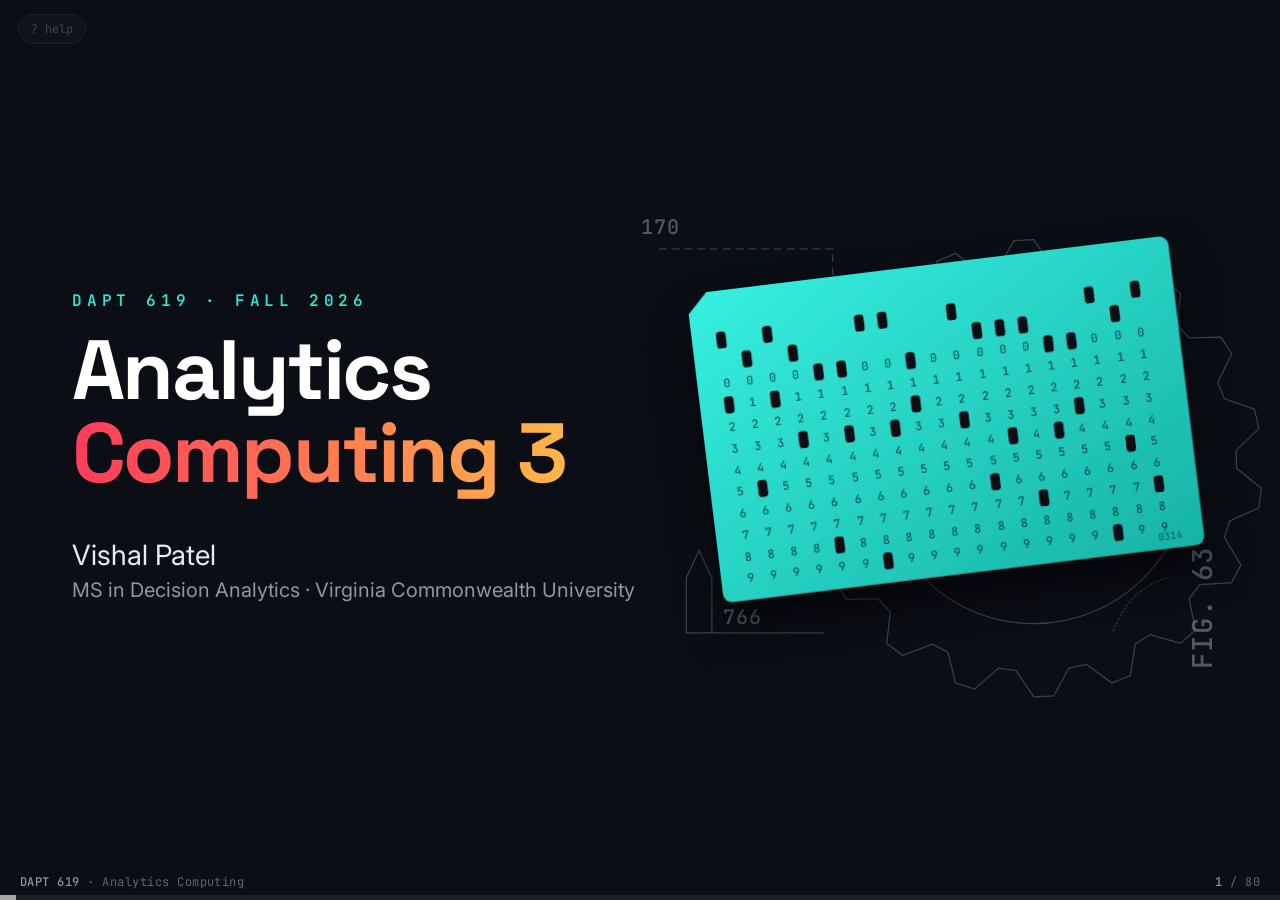
==== commit 06ca433e: "Add "From Musician to Conductor" slide and uncrop the console-to-GUI photos Co-Authored-By: Claude F" ====
--- a/slides/html/part-1/index.html
+++ b/slides/html/part-1/index.html
@@ -96,7 +96,8 @@
     <div class="sat" style="left:-41px;top:193px" data-f="1"><span class="pad"><img src="assets/gradio.png" alt="Gradio" style="max-height:50px"></span></div>
     <div class="sat" style="left:113px;top:460px" data-f="1"><span class="pad"><img src="assets/mlflow.png" alt="MLflow" style="max-height:50px"></span></div>
     <div class="sat" style="left:277px;top:460px" data-f="1"><span class="pad"><img src="assets/fastapi.png" alt="FastAPI" style="max-height:50px"></span></div>
-    <div class="sat" style="left:349px;top:51px"  data-f="1"><img src="assets/cursor.png" alt="Cursor" style="max-height:52px;border-radius:8px"></div>
+    <div class="sat" style="left:349px;top:51px"  data-f="1"><img src="assets/vscode.png" alt="VS Code" style="max-height:60px"></div>
+    <div class="sat" style="left:431px;top:277px" data-f="1"><img src="assets/openai.svg" alt="OpenAI" style="max-height:66px"></div>
   </div>
 </section>
 
@@ -113,7 +114,21 @@
   </div>
 </section>
 
-<!-- ═══════════════════════════ 4 · Section: CLI ═══════════════════════════ -->
+<!-- ═══════════════════════════ 4 · Musician to conductor ═══════════════════════════ -->
+<section class="slide bleed" data-title="From Musician to Conductor">
+  <img class="bg" src="assets/conductor.jpg" alt="A conductor with a raised baton against a black background">
+  <div class="overlay-card" data-f="1" style="left:72px;bottom:96px">
+    <div class="oc-head muted">Then: <span style="color:var(--text)">the musician</span></div>
+    <ul class="list sm"><li>Writes code.</li><li>Debugs individual functions.</li><li>Executes instructions.</li><li>Focuses on implementation.</li></ul>
+  </div>
+  <div class="overlay-card glow" data-f="2" style="right:72px;bottom:96px">
+    <div class="oc-head cyan">Now: <span style="color:var(--text)">the conductor</span></div>
+    <ul class="list sm"><li>Orchestrates AI agents and tools.</li><li>Designs workflows and systems.</li><li>Evaluates and tests outputs.</li><li>Focuses on outcomes.</li></ul>
+  </div>
+  <div class="foot">Photo: Alex Azman, Wikimedia Commons, CC BY-SA 4.0</div>
+</section>
+
+<!-- ═══════════════════════════ 5 · Section: CLI ═══════════════════════════ -->
 <section class="slide section" data-section="CLI" data-title="Command Line Interface (CLI)">
   <div class="kicker">Section 01</div>
   <h1>Command Line <span>Interface</span> (CLI)</h1>
@@ -121,18 +136,18 @@
   <div class="secnum">01</div>
 </section>
 
-<!-- ═══════════════════════════ 5 · Timeline ═══════════════════════════ -->
+<!-- ═══════════════════════════ 6 · Timeline ═══════════════════════════ -->
 <section class="slide" data-section="CLI" data-title="From consoles to GUIs" style="justify-content:center">
-  <div class="row" style="align-items:flex-start;gap:30px;justify-content:center">
-    <div class="col center" style="width:250px;gap:10px"><img class="shot" src="assets/ibm701.jpg" style="height:270px;width:100%;object-fit:cover" alt="IBM 701 operator console"><div class="muted" style="font-size:16px">Operator’s Console<br>(for an IBM 701)</div><div class="amber mono" style="font-size:20px">1950s</div></div>
-    <div class="col center" style="width:250px;gap:10px" data-f="1"><img class="shot" src="assets/ibm5150.png" style="height:270px;width:100%;object-fit:cover" alt="IBM 5150"><div class="muted" style="font-size:16px">The First IBM PC<br>(IBM 5150)</div><div class="amber mono" style="font-size:20px">1981</div></div>
-    <div class="col center" style="width:250px;gap:10px" data-f="2"><img class="shot" src="assets/lisa.jpg" style="height:270px;width:100%;object-fit:cover" alt="Apple Lisa"><div class="muted" style="font-size:16px">The First Commercial PC with GUI (Lisa by Apple)</div><div class="amber mono" style="font-size:20px">1983</div></div>
-    <div class="col center" style="width:250px;gap:10px" data-f="3"><img class="shot" src="assets/win1.jpg" style="height:270px;width:100%;object-fit:cover" alt="Windows 1.0 brochure"><div class="muted" style="font-size:16px">Microsoft<br>Windows 1.0</div><div class="amber mono" style="font-size:20px">1985</div></div>
+  <div class="row" style="align-items:flex-start;gap:22px;justify-content:center">
+    <div class="col center" style="gap:10px"><img class="shot" src="assets/ibm701.jpg" style="height:280px;width:auto" alt="IBM 701 operator console"><div class="muted" style="font-size:16px">Operator’s Console<br>(for an IBM 701)</div><div class="amber mono" style="font-size:20px">1950s</div></div>
+    <div class="col center" style="gap:10px" data-f="1"><img class="shot" src="assets/ibm5150.png" style="height:280px;width:auto" alt="IBM 5150"><div class="muted" style="font-size:16px">The First IBM PC<br>(IBM 5150)</div><div class="amber mono" style="font-size:20px">1981</div></div>
+    <div class="col center" style="gap:10px" data-f="2"><img class="shot" src="assets/lisa.jpg" style="height:280px;width:auto" alt="Apple Lisa"><div class="muted" style="font-size:16px">The First Commercial PC with GUI (Lisa by Apple)</div><div class="amber mono" style="font-size:20px">1983</div></div>
+    <div class="col center" style="gap:10px" data-f="3"><img class="shot" src="assets/win1.jpg" style="height:280px;width:auto" alt="Windows 1.0 brochure"><div class="muted" style="font-size:16px">Microsoft<br>Windows 1.0</div><div class="amber mono" style="font-size:20px">1985</div></div>
   </div>
   <div class="foot" data-f="2"><a href="https://youtu.be/ErwS24cBZPc" target="_blank"><svg class="ico" style="vertical-align:-2px"><use href="#i-play"/></svg> 1984 Super Bowl Apple Macintosh Ad</a></div>
 </section>
 
-<!-- ═══════════════════════════ 6 · GUI vs CLI ═══════════════════════════ -->
+<!-- ═══════════════════════════ 7 · GUI vs CLI ═══════════════════════════ -->
 <section class="slide" data-section="CLI" data-title="GUI vs CLI" style="justify-content:center;gap:44px">
   <div class="row" style="gap:40px">
     <div class="col center fx-left" style="width:150px;font-family:var(--font-head);font-weight:700;font-size:24px;color:var(--cyan)" data-f="8">Point &amp;<br>Click</div>
@@ -155,7 +170,7 @@
   <div class="foot" data-f="7">Source: <a href="https://aws.amazon.com/what-is/cli/" target="_blank">What is CLI? (aws.amazon.com)</a></div>
 </section>
 
-<!-- ═══════════════════════════ 7 · Why command line ═══════════════════════════ -->
+<!-- ═══════════════════════════ 8 · Why command line ═══════════════════════════ -->
 <section class="slide" data-section="CLI" data-title="Why Command Line?">
   <h1 class="title">Why Command Line?</h1>
   <div class="fill" style="padding-left:120px">
@@ -170,7 +185,7 @@
   </div>
 </section>
 
-<!-- ═══════════════════════════ 8 · Terminals ═══════════════════════════ -->
+<!-- ═══════════════════════════ 9 · Terminals ═══════════════════════════ -->
 <section class="slide" data-section="CLI" data-title="Terminal, Command Prompt, PowerShell, WSL, Git Bash" style="justify-content:center">
   <div class="row" style="justify-content:center;align-items:flex-start;gap:24px">
     <div class="col" style="gap:20px">
@@ -198,7 +213,7 @@
   </div>
 </section>
 
-<!-- ═══════════════════════════ 9 · Shell ═══════════════════════════ -->
+<!-- ═══════════════════════════ 10 · Shell ═══════════════════════════ -->
 <section class="slide" data-section="CLI" data-title="What is a shell?" style="justify-content:center;gap:26px">
   <div class="row" style="gap:50px">
     <img src="assets/gitbash.jpg" class="logo" style="width:300px" alt="Git Bash">
@@ -214,7 +229,7 @@
   <div class="card lead center" data-f="3" style="font-size:24px"><strong>Shell:</strong> A <span class="cyan">terminal</span> application used to interact with an OS through written commands.</div>
 </section>
 
-<!-- ═══════════════════════════ 10 · Anatomy of a command line ═══════════════════════════ -->
+<!-- ═══════════════════════════ 11 · Anatomy of a command line ═══════════════════════════ -->
 <section class="slide" data-section="CLI" data-title="Anatomy of a Command Line">
   <h1 class="title">Anatomy of a Command Line</h1>
   <div class="fill" style="align-items:center">
@@ -246,14 +261,14 @@
   </div>
 </section>
 
-<!-- ═══════════════════════════ 11 · Quiz divider: CLI ═══════════════════════════ -->
+<!-- ═══════════════════════════ 12 · Quiz divider: CLI ═══════════════════════════ -->
 <section class="slide section quiz" data-section="CLI · Quick check" data-title="Quick check: CLI">
   <div class="kicker">Quick check</div>
   <h1>Command Line <span>Interface</span> (CLI)</h1>
   <svg class="big-ico ico"><use href="#i-quiz"/></svg>
 </section>
 
-<!-- ═══════════════════════════ 12–20 · CLI quiz ═══════════════════════════ -->
+<!-- ═══════════════════════════ 13–21 · CLI quiz ═══════════════════════════ -->
 <section class="slide q" data-section="CLI · Quick check" data-title="What does pwd print?">
   <div class="fill"><p><span class="chip amber qn">Q1</span> What does <code>pwd</code> print?</p>
     <ol class="list abc"><li>Your username</li><li data-fa="1">Your current working directory</li><li>The last command you ran</li><li>The parent directory</li></ol></div>
@@ -304,7 +319,7 @@
     <div class="answer" data-f="3"><span class="chip green">Answer</span><span><code>cd ~/Downloads</code></span></div></div>
 </section>
 
-<!-- ═══════════════════════════ 21 · Section: Git ═══════════════════════════ -->
+<!-- ═══════════════════════════ 22 · Section: Git ═══════════════════════════ -->
 <section class="slide section" data-section="Git" data-title="Git">
   <div class="kicker">Section 02</div>
   <h1><span>Git</span></h1>
@@ -312,7 +327,7 @@
   <div class="secnum">02</div>
 </section>
 
-<!-- ═══════════════════════════ 22 · Save As ═══════════════════════════ -->
+<!-- ═══════════════════════════ 23 · Save As ═══════════════════════════ -->
 <section class="slide" data-section="Git" data-title="Version Control System: Save As">
   <h1 class="title">Version Control System: Save As</h1>
   <div class="row fill" style="gap:50px;padding-left:140px;align-items:center;margin-bottom:16px">
@@ -329,7 +344,7 @@
   <div class="card center" data-f="7" style="font-size:20px">With the rise of <em class="k">“vibe coding”</em> (aka AI-assisted coding), version control is more useful than ever.</div>
 </section>
 
-<!-- ═══════════════════════════ 23 · VCS definition ═══════════════════════════ -->
+<!-- ═══════════════════════════ 24 · VCS definition ═══════════════════════════ -->
 <section class="slide" data-section="Git" data-title="Version Control System">
   <h1 class="title">Version Control System</h1>
   <div class="fill center" style="gap:40px">
@@ -338,7 +353,7 @@
   </div>
 </section>
 
-<!-- ═══════════════════════════ 24 · Three kinds of VCS ═══════════════════════════ -->
+<!-- ═══════════════════════════ 25 · Three kinds of VCS ═══════════════════════════ -->
 <section class="slide" data-section="Git" data-title="Version Control Systems">
   <h1 class="title">Version Control Systems</h1>
   <div class="row fill" style="justify-content:center;gap:50px">
@@ -348,7 +363,7 @@
   </div>
 </section>
 
-<!-- ═══════════════════════════ 25 · Local & Centralized ═══════════════════════════ -->
+<!-- ═══════════════════════════ 26 · Local & Centralized ═══════════════════════════ -->
 <section class="slide" data-section="Git" data-title="Local vs Centralized VCS">
   <div class="row" style="align-items:flex-start">
     <div class="row" style="flex:1;gap:16px"><div class="num lg">1</div><div style="font-size:30px">Local</div></div>
@@ -386,7 +401,7 @@
   </div>
 </section>
 
-<!-- ═══════════════════════════ 26 · Distributed ═══════════════════════════ -->
+<!-- ═══════════════════════════ 27 · Distributed ═══════════════════════════ -->
 <section class="slide" data-section="Git" data-title="Distributed VCS">
   <div class="row" style="gap:16px;justify-content:center"><div class="num lg amber">3</div><div style="font-size:30px">Distributed</div></div>
   <div class="row fill" style="gap:30px;align-items:center">
@@ -417,7 +432,7 @@
   </div>
 </section>
 
-<!-- ═══════════════════════════ 27 · Goals of Git ═══════════════════════════ -->
+<!-- ═══════════════════════════ 28 · Goals of Git ═══════════════════════════ -->
 <section class="slide" data-section="Git" data-title="Goals of Git">
   <h1 class="title">Goals of Git</h1>
   <div class="row fill" style="gap:60px;padding:0 40px">
@@ -428,7 +443,7 @@
   </div>
 </section>
 
-<!-- ═══════════════════════════ 28 · History ═══════════════════════════ -->
+<!-- ═══════════════════════════ 29 · History ═══════════════════════════ -->
 <section class="slide" data-section="Git" data-title="A Brief History of Git">
   <h1 class="title">A Brief History of Git</h1>
   <div class="row fill" style="justify-content:center;gap:70px">
@@ -439,7 +454,7 @@
   <div class="center cyan" data-f="3" style="font-size:22px">Git is the de facto version control system since 2005.</div>
 </section>
 
-<!-- ═══════════════════════════ 29 · Quote ═══════════════════════════ -->
+<!-- ═══════════════════════════ 30 · Quote ═══════════════════════════ -->
 <section class="slide" data-section="Git" data-title="“I name all my projects after myself.”" style="justify-content:center">
   <div class="row" style="gap:60px;justify-content:center">
     <img src="assets/linus.jpg" class="shot" style="height:380px" alt="Linus Torvalds">
@@ -450,7 +465,7 @@
   </div>
 </section>
 
-<!-- ═══════════════════════════ 30 · First commit README ═══════════════════════════ -->
+<!-- ═══════════════════════════ 31 · First commit README ═══════════════════════════ -->
 <section class="slide" data-section="Git" data-title="The first git README" style="padding:30px 60px 50px;justify-content:center">
   <div class="row" style="align-items:flex-end;gap:24px">
     <a class="col" href="https://github.com/qingyunha/initgit/blob/master/README" target="_blank" style="gap:0;width:880px;border-radius:12px;overflow:hidden;border:1px solid var(--line);box-shadow:0 20px 50px rgba(0,0,0,.5)">
@@ -463,7 +478,7 @@
   </div>
 </section>
 
-<!-- ═══════════════════════════ 31 · Software vs providers ═══════════════════════════ -->
+<!-- ═══════════════════════════ 32 · Software vs providers ═══════════════════════════ -->
 <section class="slide" data-section="Git" data-title="Git software vs repository hosts" style="justify-content:center;gap:40px">
   <div class="row" style="gap:30px;justify-content:center" data-f="1">
     <div class="card glow-cyan" style="padding:16px 30px"><img src="assets/git.png" style="width:220px;background:#fff;padding:10px 14px;border-radius:10px;display:block" alt="Git"></div>
@@ -481,14 +496,14 @@
   </div>
 </section>
 
-<!-- ═══════════════════════════ 32 · GitHub account ═══════════════════════════ -->
+<!-- ═══════════════════════════ 33 · GitHub account ═══════════════════════════ -->
 <section class="slide" data-section="Git" data-title="Create a GitHub account" style="justify-content:center;gap:30px">
   <p class="lead center" style="font-size:30px;margin:0">Create a personal account on <a href="https://github.com/" target="_blank">github.com</a>.</p>
   <img src="assets/signup.png" class="shot" style="width:900px;margin:0 auto" alt="Signing up for a new personal account">
   <div class="foot"><a href="https://docs.github.com/en/get-started/start-your-journey/creating-an-account-on-github" target="_blank">docs.github.com/en/get-started/start-your-journey/creating-an-account-on-github</a></div>
 </section>
 
-<!-- ═══════════════════════════ 33 · Arctic Code Vault ═══════════════════════════ -->
+<!-- ═══════════════════════════ 34 · Arctic Code Vault ═══════════════════════════ -->
 <!-- Discussion prompt (revealed on click): Why would anyone want to preserve today's software for 1,000 years?
      Talking points: much of civilization quietly runs on open source nobody thinks about — the Linux kernel (servers, Android,
      routers, cars, supercomputers), OpenSSL / curl (every HTTPS connection and API call), SQLite (in every phone, browser, plane),
@@ -508,12 +523,12 @@
   </div>
 </section>
 
-<!-- ═══════════════════════════ 34 · xkcd 2347 ═══════════════════════════ -->
+<!-- ═══════════════════════════ 35 · xkcd 2347 ═══════════════════════════ -->
 <section class="slide" data-section="Git" data-title="xkcd: Dependency" style="justify-content:center;align-items:center">
   <a href="https://xkcd.com/2347/" target="_blank"><img src="assets/xkcd-dependency.png" class="shot" style="height:600px;background:#fff" alt="xkcd 2347: Dependency — all modern digital infrastructure resting on a project some random person in Nebraska has been thanklessly maintaining since 2003"></a>
 </section>
 
-<!-- ═══════════════════════════ 35 · add / commit / push ═══════════════════════════ -->
+<!-- ═══════════════════════════ 36 · add / commit / push ═══════════════════════════ -->
 <section class="slide" data-section="Git" data-title="Git Process: Add, Commit, Push">
   <h1 class="title">Git Process: Add, Commit, Push</h1>
   <div class="diagram">
@@ -543,7 +558,7 @@
   </div>
 </section>
 
-<!-- ═══════════════════════════ 36 · Branching ═══════════════════════════ -->
+<!-- ═══════════════════════════ 37 · Branching ═══════════════════════════ -->
 <section class="slide" data-section="Git" data-title="Git Branching">
   <h1 class="title">Git Branching</h1>
   <div class="diagram">
@@ -571,12 +586,12 @@
   </div>
 </section>
 
-<!-- ═══════════════════════════ 37 · xkcd 1597 ═══════════════════════════ -->
+<!-- ═══════════════════════════ 38 · xkcd 1597 ═══════════════════════════ -->
 <section class="slide" data-section="Git" data-title="xkcd: Git" style="justify-content:center;align-items:center">
   <a href="https://xkcd.com/1597/" target="_blank"><img src="assets/xkcd-git.png" class="shot" style="height:560px;background:#fff" alt="xkcd 1597: Git"></a>
 </section>
 
-<!-- ═══════════════════════════ 38 · Quiz divider: Git ═══════════════════════════ -->
+<!-- ═══════════════════════════ 39 · Quiz divider: Git ═══════════════════════════ -->
 <section class="slide section quiz" data-section="Git · Quick check" data-title="Quick check: Git">
   <div class="kicker">Quick check</div>
   <h1><span>Git</span></h1>
@@ -584,7 +599,7 @@
   <svg class="big-ico ico"><use href="#i-quiz"/></svg>
 </section>
 
-<!-- ═══════════════════════════ 39–43 · Git quiz ═══════════════════════════ -->
+<!-- ═══════════════════════════ 40–44 · Git quiz ═══════════════════════════ -->
 <section class="slide q" data-section="Git · Quick check" data-title="What does git clone do?">
   <div class="fill"><p><span class="chip amber qn">Q1</span> What does <code>git clone &lt;URL&gt;</code> do?</p>
     <ol class="list abc"><li data-fa="1">Copies a remote repo to your machine.</li><li>Creates a blank repo on GitHub.</li><li>Downloads only the latest commit.</li><li>Copies your current folder into the remote.</li></ol></div>
@@ -615,7 +630,7 @@
     <div class="answer" data-f="3"><span class="chip green">Answer</span><span><strong>Staging</strong> (<code>git add</code>) selects which changes go into the next snapshot. <strong>Committing</strong> (<code>git commit</code>) records that snapshot in the repo history.</span></div></div>
 </section>
 
-<!-- ═══════════════════════════ 44 · Section: venv ═══════════════════════════ -->
+<!-- ═══════════════════════════ 45 · Section: venv ═══════════════════════════ -->
 <section class="slide section" data-section="venv" data-title="Python Virtual Environment (venv)">
   <div class="kicker">Section 03</div>
   <h1>Python <span>Virtual Environment</span> (venv)</h1>
@@ -623,7 +638,7 @@
   <div class="secnum">03</div>
 </section>
 
-<!-- ═══════════════════════════ 45 · Works on my machine ═══════════════════════════ -->
+<!-- ═══════════════════════════ 46 · Works on my machine ═══════════════════════════ -->
 <section class="slide" data-section="venv" data-title="It works on my machine" style="justify-content:center">
   <div class="row" style="justify-content:center;gap:80px">
     <img src="assets/worksonmymachine.png" class="shot" style="width:340px" alt="It works on my machine">
@@ -634,7 +649,7 @@
   </div>
 </section>
 
-<!-- ═══════════════════════════ 46 · Why venv ═══════════════════════════ -->
+<!-- ═══════════════════════════ 47 · Why venv ═══════════════════════════ -->
 <section class="slide" data-section="venv" data-title="Why virtual environments?" style="justify-content:center;padding-left:200px">
   <div class="col" style="gap:50px;font-size:38px;font-family:var(--font-head)">
     <div class="row" style="gap:28px"><div class="num lg red">1</div><div>Avoid <span class="amber">dependency conflicts</span>.</div></div>
@@ -643,7 +658,7 @@
   </div>
 </section>
 
-<!-- ═══════════════════════════ 47 · Start a project flow ═══════════════════════════ -->
+<!-- ═══════════════════════════ 48 · Start a project flow ═══════════════════════════ -->
 <section class="slide" data-section="venv" data-title="Start a project → venv → dependencies" style="justify-content:center">
   <div class="row" style="justify-content:center;gap:0">
     <div class="card glow-cyan center" style="width:210px;height:130px;display:grid;place-items:center;align-content:center;gap:6px;font-size:21px"><svg class="ico" style="width:30px;height:30px;color:var(--cyan)"><use href="#i-tree"/></svg>Start<br>a Project</div>
@@ -656,7 +671,7 @@
   </div>
 </section>
 
-<!-- ═══════════════════════════ 48 · xkcd standards ═══════════════════════════ -->
+<!-- ═══════════════════════════ 49 · xkcd standards ═══════════════════════════ -->
 <section class="slide" data-section="venv" data-title="xkcd: Standards" style="justify-content:center;align-items:center">
   <a href="https://xkcd.com/927/" target="_blank" class="col" style="gap:0;width:1000px;background:#fff;border-radius:12px;padding:10px;box-shadow:0 20px 50px rgba(0,0,0,.5)">
     <img src="assets/standards-head.png" style="width:100%;display:block" alt="How standards proliferate">
@@ -668,7 +683,7 @@
   </a>
 </section>
 
-<!-- ═══════════════════════════ 49 · Creating a venv ═══════════════════════════ -->
+<!-- ═══════════════════════════ 50 · Creating a venv ═══════════════════════════ -->
 <section class="slide" data-section="venv" data-title="Creating a Virtual Environment (venv)">
   <h1 class="title">Creating a Virtual Environment (venv)</h1>
   <div class="fill" style="gap:34px;align-items:center">
@@ -683,7 +698,7 @@
   </div>
 </section>
 
-<!-- ═══════════════════════════ 50 · $PATH ═══════════════════════════ -->
+<!-- ═══════════════════════════ 51 · $PATH ═══════════════════════════ -->
 <section class="slide" data-section="venv" data-title="How It Works: $PATH">
   <h1 class="title">How It Works: <code class="plain" style="color:var(--red)">$PATH</code></h1>
   <ul class="list sm fill" style="font-size:21px">
@@ -699,7 +714,7 @@
   </ul>
 </section>
 
-<!-- ═══════════════════════════ 51 · The Process ═══════════════════════════ -->
+<!-- ═══════════════════════════ 52 · The Process ═══════════════════════════ -->
 <section class="slide" data-section="venv" data-title="The venv process">
   <h1 class="title">The Process</h1>
   <div class="diagram">
@@ -729,14 +744,14 @@
   </div>
 </section>
 
-<!-- ═══════════════════════════ 52 · Quiz divider: venv ═══════════════════════════ -->
+<!-- ═══════════════════════════ 53 · Quiz divider: venv ═══════════════════════════ -->
 <section class="slide section quiz" data-section="venv · Quick check" data-title="Quick check: venv">
   <div class="kicker">Quick check</div>
   <h1>Python <span>Virtual Environment</span></h1>
   <svg class="big-ico ico"><use href="#i-quiz"/></svg>
 </section>
 
-<!-- ═══════════════════════════ 53–54 · venv quiz ═══════════════════════════ -->
+<!-- ═══════════════════════════ 54–55 · venv quiz ═══════════════════════════ -->
 <section class="slide q" data-section="venv · Quick check" data-title="Main reason to use a virtual environment">
   <div class="fill" style="gap:18px"><p><span class="chip amber qn">Q1</span> What’s the main reason to use a virtual environment?</p>
     <ol class="list abc" style="font-size:21px"><li>Make Python run faster</li><li data-fa="1">Keep project dependencies isolated</li><li>Share secrets with teammates</li><li>Compile Python to C</li></ol>
@@ -756,7 +771,7 @@
     <div class="answer" data-f="3"><span class="chip green">Answer</span><span>Uninstall them from the global interpreter (<code>pip uninstall &lt;pkg&gt;</code>; <code>pip freeze</code> shows what landed there), then activate the venv and install again. Check <code>which python</code> before installing.</span></div></div>
 </section>
 
-<!-- ═══════════════════════════ 55 · Section: Unit Testing ═══════════════════════════ -->
+<!-- ═══════════════════════════ 56 · Section: Unit Testing ═══════════════════════════ -->
 <section class="slide section" data-section="Testing" data-title="Unit Testing">
   <div class="kicker">Section 04</div>
   <h1>Unit <span>Testing</span></h1>
@@ -764,7 +779,7 @@
   <div class="secnum">04</div>
 </section>
 
-<!-- ═══════════════════════════ 56 · Mars Climate Orbiter: quiz ═══════════════════════════ -->
+<!-- ═══════════════════════════ 57 · Mars Climate Orbiter: quiz ═══════════════════════════ -->
 <section class="slide" data-section="Testing" data-title="Mars Climate Orbiter" style="padding-top:50px">
   <h1 class="title">Mars Climate Orbiter (1998–1999)</h1>
   <div class="row fill" style="gap:44px;align-items:center;padding:0 20px">
@@ -778,7 +793,7 @@
   <div class="foot">Image: NASA/JPL · <a href="https://www.jpl.nasa.gov/missions/mars-climate-orbiter/" target="_blank">jpl.nasa.gov/missions/mars-climate-orbiter</a></div>
 </section>
 
-<!-- ═══════════════════════════ 57 · Mars Climate Orbiter: answer ═══════════════════════════ -->
+<!-- ═══════════════════════════ 58 · Mars Climate Orbiter: answer ═══════════════════════════ -->
 <!-- Open question (revealed on click): would km-vs-miles code necessarily crash? No. Python has no notion of units; a float
      is a float, so 1.0 mile is silently treated as 1.0 km and every downstream number is plausibly wrong. Nothing raises, no
      traceback, CI is green. That is why tests check *outcomes* (assert the value), not just "it ran". Real story: Lockheed
@@ -798,7 +813,7 @@
   <div class="foot">Text and image: NASA/JPL · <a href="https://www.jpl.nasa.gov/missions/mars-climate-orbiter/" target="_blank">jpl.nasa.gov/missions/mars-climate-orbiter</a></div>
 </section>
 
-<!-- ═══════════════════════════ 58 · Two questions ═══════════════════════════ -->
+<!-- ═══════════════════════════ 59 · Two questions ═══════════════════════════ -->
 <section class="slide" data-section="Testing" data-title="Is the code working as expected?" style="justify-content:center;align-items:center">
   <div class="col" style="gap:40px;font-size:38px;font-family:var(--font-head)">
     <div class="row" style="gap:28px"><div class="num lg red">1</div><div>Is the code <span class="amber">working as expected</span>?</div></div>
@@ -807,7 +822,7 @@
   <img src="assets/pytest.png" style="height:200px;margin-top:40px;background:#fff;border-radius:20px;padding:10px" alt="pytest" data-f="2" class="fx-zoom">
 </section>
 
-<!-- ═══════════════════════════ 59 · Anatomy of a Test ═══════════════════════════ -->
+<!-- ═══════════════════════════ 60 · Anatomy of a Test ═══════════════════════════ -->
 <section class="slide" data-section="Testing" data-title="Anatomy of a Test" style="justify-content:center;gap:34px">
   <h1 class="title">Anatomy of a Test</h1>
   <p class="center" data-f="1" style="font-size:22px;margin:0">A test checks the outcome of a specific <span class="red">behavior</span> and ensures it aligns with the expectations.</p>
@@ -833,7 +848,7 @@
   <div class="foot" data-f="7"><a href="https://docs.pytest.org/en/stable/explanation/anatomy.html" target="_blank">docs.pytest.org/en/stable/explanation/anatomy.html</a></div>
 </section>
 
-<!-- ═══════════════════════════ 60 · Example ═══════════════════════════ -->
+<!-- ═══════════════════════════ 61 · Example ═══════════════════════════ -->
 <section class="slide" data-section="Testing" data-title="Example test">
   <h1 class="title">Example</h1>
   <div class="fill" style="align-items:center">
@@ -844,7 +859,7 @@
   </div>
 </section>
 
-<!-- ═══════════════════════════ 61 · Pytest demo divider ═══════════════════════════ -->
+<!-- ═══════════════════════════ 62 · Pytest demo divider ═══════════════════════════ -->
 <section class="slide section quiz" data-section="Testing · Demo" data-title="Pytest">
   <div class="kicker green">Live demo</div>
   <h1>Pytest</h1>
@@ -852,7 +867,7 @@
   <svg class="big-ico ico" style="color:var(--green)"><use href="#i-flask"/></svg>
 </section>
 
-<!-- ═══════════════════════════ 62 · Pytest exercise ═══════════════════════════ -->
+<!-- ═══════════════════════════ 63 · Pytest exercise ═══════════════════════════ -->
 <section class="slide" data-section="Testing" data-title="Pytest Exercise">
   <h1 class="title">Pytest Exercise</h1>
   <ol class="list sm fill" style="font-size:19px;line-height:1.4">
@@ -869,7 +884,7 @@
   </ol>
 </section>
 
-<!-- ═══════════════════════════ 63 · Who tests what ═══════════════════════════ -->
+<!-- ═══════════════════════════ 64 · Who tests what ═══════════════════════════ -->
 <section class="slide" data-section="Testing" data-title="Who Tests What" style="padding-top:50px;gap:0">
   <h1 class="title">Who Tests What</h1>
   <div class="fill" style="justify-content:center;gap:34px;padding-top:20px">
@@ -907,7 +922,7 @@
   </div>
 </section>
 
-<!-- ═══════════════════════════ 64 · Test the intent ═══════════════════════════ -->
+<!-- ═══════════════════════════ 65 · Test the intent ═══════════════════════════ -->
 <section class="slide" data-section="Testing" data-title="Test the Intent, Not the Implementation" style="padding-top:50px">
   <h1 class="title">Test the Intent, Not the Implementation</h1>
   <div class="fill" style="justify-content:center;gap:36px">
@@ -931,7 +946,7 @@
   </div>
 </section>
 
-<!-- ═══════════════════════════ 65 · Mariner 1: quiz ═══════════════════════════ -->
+<!-- ═══════════════════════════ 66 · Mariner 1: quiz ═══════════════════════════ -->
 <section class="slide" data-section="Testing" data-title="Mariner 1" style="padding-top:50px">
   <h1 class="title">Mariner 1 (1962)</h1>
   <div class="row fill" style="gap:44px;align-items:center;padding:0 20px">
@@ -945,7 +960,7 @@
   <div class="foot">Image: NASA/JPL-Caltech · <a href="https://science.nasa.gov/mission/mariner-1/" target="_blank">science.nasa.gov/mission/mariner-1</a></div>
 </section>
 
-<!-- ═══════════════════════════ 66 · Mariner 1: answer ═══════════════════════════ -->
+<!-- ═══════════════════════════ 67 · Mariner 1: answer ═══════════════════════════ -->
 <!-- Open question (revealed on click): the equation was correct on paper; the bug entered when it was transcribed into code
      (R̄n, a smoothed value, became Rn, the raw value). With the Atlas antenna fault the ground lost contact and the onboard
      computer ran these equations on noisy data, steering wildly. Not a linter or a compiler catches that (R is a valid symbol).
@@ -964,7 +979,7 @@
   <div class="foot">Text: NASA/JPL-Caltech · <a href="https://science.nasa.gov/mission/mariner-1/" target="_blank">science.nasa.gov/mission/mariner-1</a></div>
 </section>
 
-<!-- ═══════════════════════════ 67 · Section: Project Code Structure ═══════════════════════════ -->
+<!-- ═══════════════════════════ 68 · Section: Project Code Structure ═══════════════════════════ -->
 <section class="slide section" data-section="Structure" data-title="Project Code Structure">
   <div class="kicker">Section 05</div>
   <h1>Project <span>Code Structure</span></h1>
@@ -972,7 +987,7 @@
   <div class="secnum">05</div>
 </section>
 
-<!-- ═══════════════════════════ 68 · Noble's principles ═══════════════════════════ -->
+<!-- ═══════════════════════════ 69 · Noble's principles ═══════════════════════════ -->
 <section class="slide" data-section="Structure" data-title="Noble’s Principles">
   <h1 class="title">Noble’s Principles</h1>
   <div class="fill" style="gap:46px;padding:0 60px">
@@ -982,13 +997,13 @@
   <div class="foot">A Quick Guide to Organizing Computational Biology Projects: <a href="https://dx.plos.org/10.1371/journal.pcbi.1000424" target="_blank">dx.plos.org/10.1371/journal.pcbi.1000424</a></div>
 </section>
 
-<!-- ═══════════════════════════ 69 · Knuth ═══════════════════════════ -->
+<!-- ═══════════════════════════ 70 · Knuth ═══════════════════════════ -->
 <section class="slide" data-section="Structure" data-title="Donald Knuth on literate programming" style="justify-content:center">
   <p class="quote"><span class="mark">“</span>Let us change our traditional attitude to the construction of programs.<br><br>Instead of imagining that our main task is to <em class="k">instruct a computer</em> what to do, let us concentrate rather on <em class="k">explaining to human beings</em> what we want a computer to do.<span class="mark">”</span></p>
   <div class="cite">– Donald E. Knuth</div>
 </section>
 
-<!-- ═══════════════════════════ 70 · Elements of a DS project ═══════════════════════════ -->
+<!-- ═══════════════════════════ 71 · Elements of a DS project ═══════════════════════════ -->
 <section class="slide" data-section="Structure" data-title="Elements of a Data Science Project">
   <h1 class="title">Elements of a Data Science Project</h1>
   <div class="fill" style="gap:14px">
@@ -1012,12 +1027,12 @@
   </div>
 </section>
 
-<!-- ═══════════════════════════ 71 · Cookiecutter repo ═══════════════════════════ -->
+<!-- ═══════════════════════════ 72 · Cookiecutter repo ═══════════════════════════ -->
 <section class="slide" data-section="Structure" data-title="cookiecutter-data-science on GitHub" style="justify-content:center;align-items:center">
   <a href="https://github.com/drivendataorg/cookiecutter-data-science" target="_blank"><img src="assets/ccds-github.png" class="shot" style="width:1000px" alt="drivendataorg/cookiecutter-data-science on GitHub"></a>
 </section>
 
-<!-- ═══════════════════════════ 72–75 · Opinions ═══════════════════════════ -->
+<!-- ═══════════════════════════ 73–76 · Opinions ═══════════════════════════ -->
 <section class="slide" data-section="Structure" data-title="Opinion 1: Data analysis is a DAG">
   <h1 class="title">Cookiecutter Data Science: Opinions</h1>
   <div class="fill" style="gap:26px;padding:0 50px">
@@ -1051,14 +1066,14 @@
   <div class="foot"><a href="https://cookiecutter-data-science.drivendata.org/opinions/" target="_blank">cookiecutter-data-science.drivendata.org/opinions</a></div>
 </section>
 
-<!-- ═══════════════════════════ 76 · Cookiecutter demo divider ═══════════════════════════ -->
+<!-- ═══════════════════════════ 77 · Cookiecutter demo divider ═══════════════════════════ -->
 <section class="slide section quiz" data-section="Structure · Demo" data-title="Cookiecutter">
   <div class="kicker green">Live demo</div>
   <h1>Cookiecutter</h1>
   <svg class="big-ico ico" style="color:var(--green)"><use href="#i-tree"/></svg>
 </section>
 
-<!-- ═══════════════════════════ 77 · How to name files ═══════════════════════════ -->
+<!-- ═══════════════════════════ 78 · How to name files ═══════════════════════════ -->
 <section class="slide" data-section="Structure" data-title="How to Name Files">
   <h1 class="title">How to Name Files</h1>
   <div class="fill" style="align-items:center">
@@ -1071,7 +1086,7 @@
   </div>
 </section>
 
-<!-- ═══════════════════════════ 78 · File names ═══════════════════════════ -->
+<!-- ═══════════════════════════ 79 · File names ═══════════════════════════ -->
 <section class="slide" data-section="Structure" data-title="Which file names are good?" style="justify-content:center;padding-left:200px">
   <ol class="list mono" style="font-size:28px;line-height:1.5">
     <li data-f="1">ProjectBrief_FINAL (2).pptx</li>
@@ -1082,7 +1097,7 @@
   </ol>
 </section>
 
-<!-- ═══════════════════════════ 79 · Closing orbit ═══════════════════════════ -->
+<!-- ═══════════════════════════ 80 · Closing orbit ═══════════════════════════ -->
 <section class="slide" data-title="Part 1 recap · what’s next" style="justify-content:center">
   <div class="chip" style="position:absolute;left:72px;top:50px">Part 1 · covered</div>
   <div class="chip red" style="position:absolute;right:72px;top:50px">Part 2 · next</div>
@@ -1097,7 +1112,8 @@
     <div class="sat todo" style="left:-41px;top:193px"><span class="pad"><img src="assets/gradio.png" alt="Gradio" style="max-height:50px"></span></div>
     <div class="sat todo" style="left:113px;top:460px"><span class="pad"><img src="assets/mlflow.png" alt="MLflow" style="max-height:50px"></span></div>
     <div class="sat todo" style="left:277px;top:460px"><span class="pad"><img src="assets/fastapi.png" alt="FastAPI" style="max-height:50px"></span></div>
-    <div class="sat todo" style="left:349px;top:51px"><img src="assets/cursor.png" alt="Cursor" style="max-height:52px;border-radius:8px"></div>
+    <div class="sat todo" style="left:349px;top:51px"><img src="assets/vscode.png" alt="VS Code" style="max-height:60px"></div>
+    <div class="sat todo" style="left:431px;top:277px"><img src="assets/openai.svg" alt="OpenAI" style="max-height:66px"></div>
   </div>
 </section>
 
--- a/slides/html/part-1/deck.css
+++ b/slides/html/part-1/deck.css
@@ -232,6 +232,7 @@
 .orbit .sat:nth-of-type(7) { --d: .84s; }
 .orbit .sat:nth-of-type(8) { --d: .96s; }
 .orbit .sat:nth-of-type(9) { --d: 1.08s; }
+.orbit .sat:nth-of-type(10) { --d: 1.20s; }
 
 /* ── equal-height card grid (slide 3) ── */
 .grid-3.eq .card { height: 150px; display: flex; flex-direction: column; align-items: center; padding-top: 0; }
@@ -284,3 +285,14 @@
 .title-slide .hero .card .hole.lit { stroke: var(--amber); stroke-width: 2.5; }
 .title-slide .hero .card .interp text.lit, .title-slide .hero .card .digits text.lit { fill: #fff; stroke: rgba(5,30,28,.9); stroke-width: 3; paint-order: stroke; }
 .title-slide .hero .card .interp text.lit { font-size: 21px; }
+
+/* ── full-bleed photo slide with overlay cards ── */
+.slide.bleed { padding: 0; }
+.slide.bleed .bg { position: absolute; inset: 0; width: 100%; height: 100%; object-fit: cover; object-position: center 30%; }
+.slide.bleed::after { content: ""; position: absolute; inset: 0; background: linear-gradient(180deg, rgba(11,14,20,.15), rgba(11,14,20,0) 35%, rgba(11,14,20,.55) 100%); pointer-events: none; }
+.slide.bleed .overlay-card { position: absolute; width: 450px; z-index: 1; background: rgba(11,14,20,.72); border: 1px solid rgba(255,255,255,.14); border-radius: 16px; padding: 22px 26px 18px; backdrop-filter: blur(10px); box-shadow: 0 20px 50px rgba(0,0,0,.5); }
+.slide.bleed .overlay-card.glow { border-color: rgba(46,230,214,.5); box-shadow: 0 0 0 1px rgba(46,230,214,.15), 0 20px 50px rgba(0,0,0,.5); }
+.slide.bleed .oc-head { font: 600 14px var(--font-mono); letter-spacing: .22em; text-transform: uppercase; margin-bottom: 10px; }
+.slide.bleed .overlay-card ul.list { margin: 0; font-size: 20px; }
+.slide.bleed .overlay-card ul.list li { margin: 6px 0; }
+.slide.bleed .foot { z-index: 1; }
